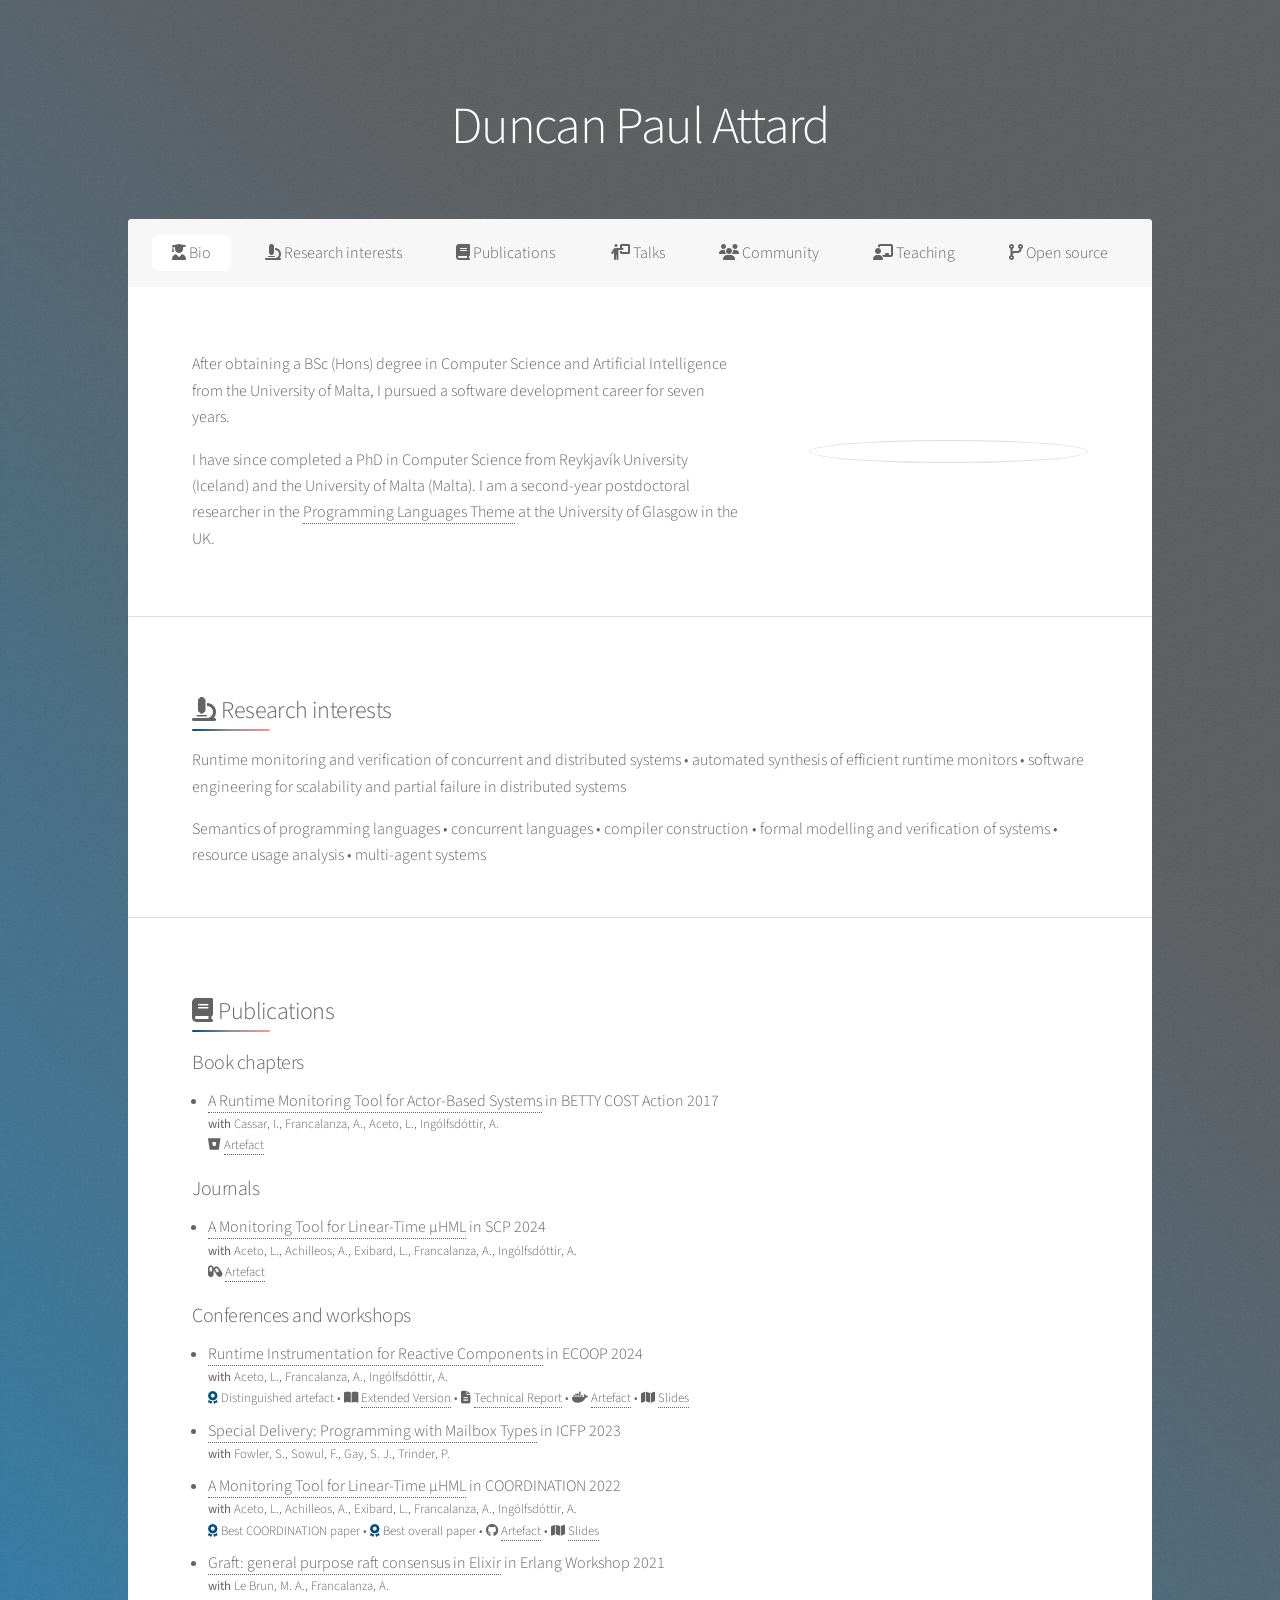
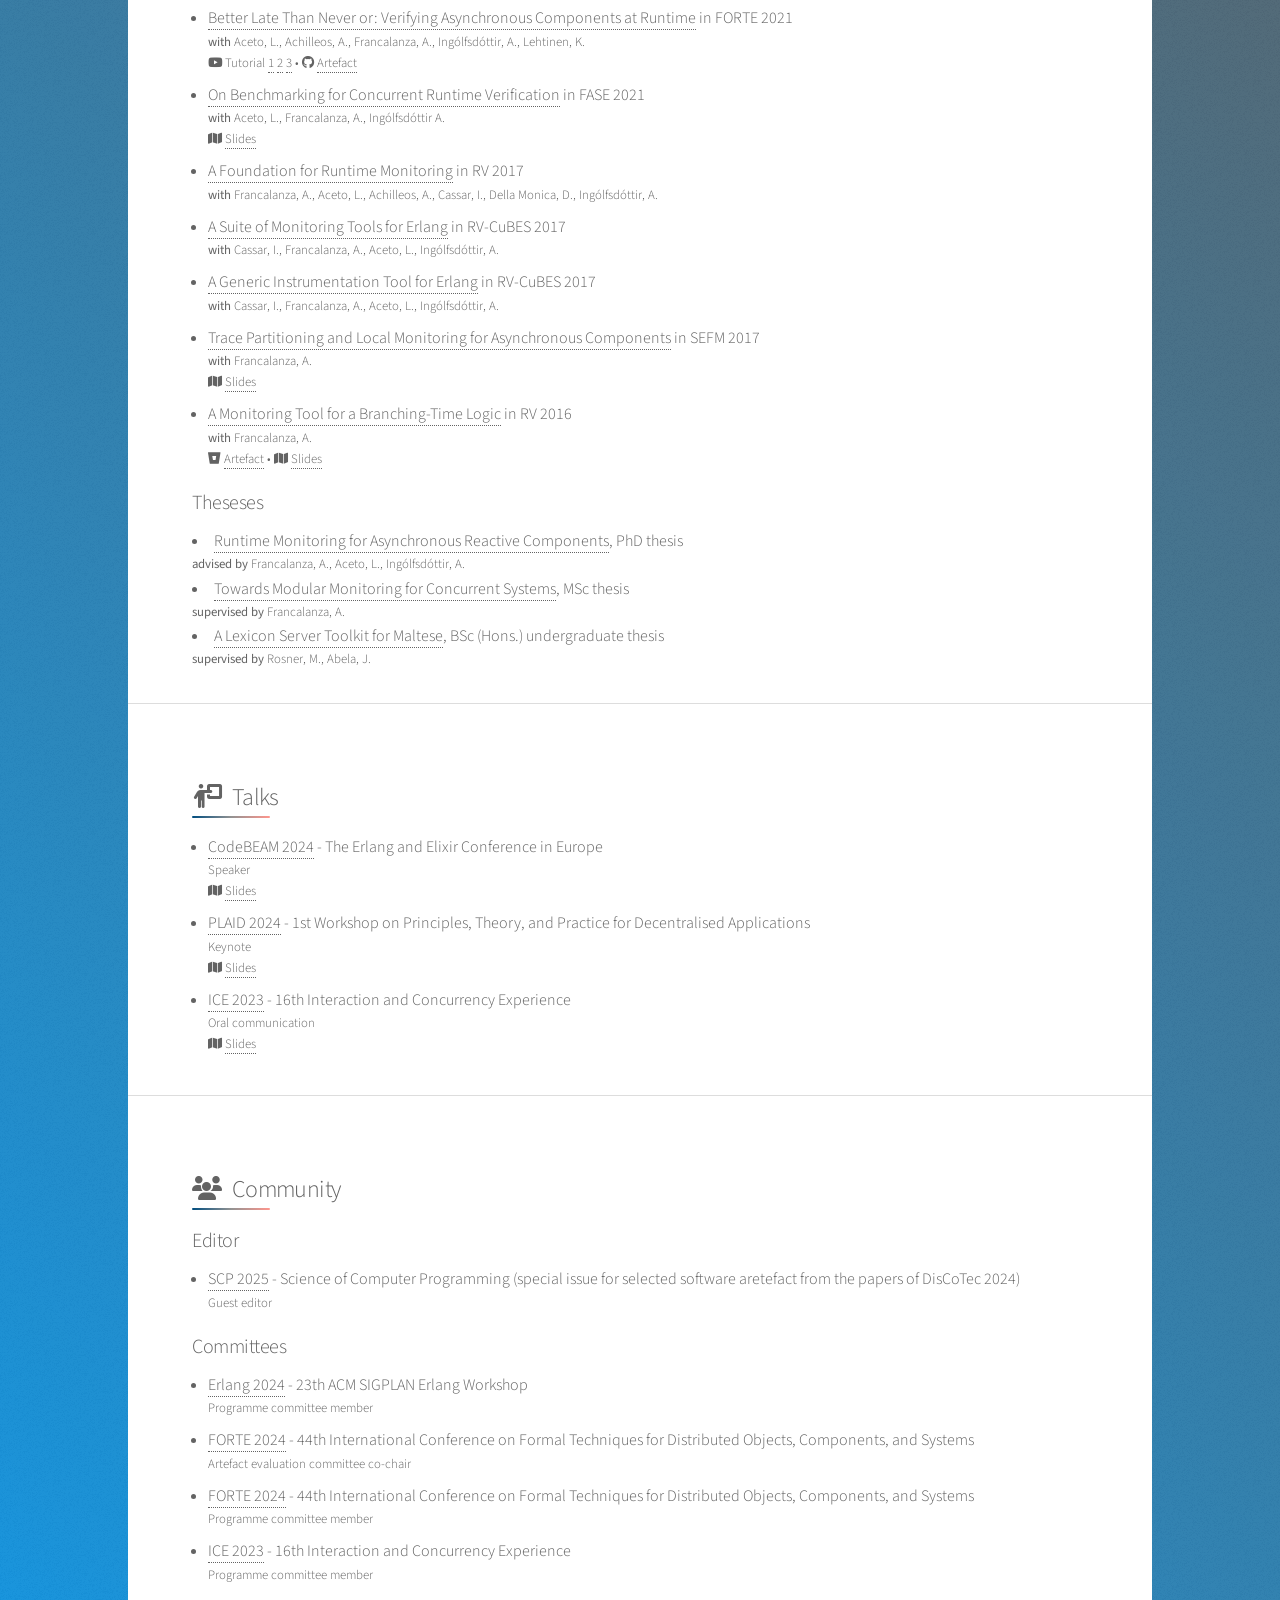
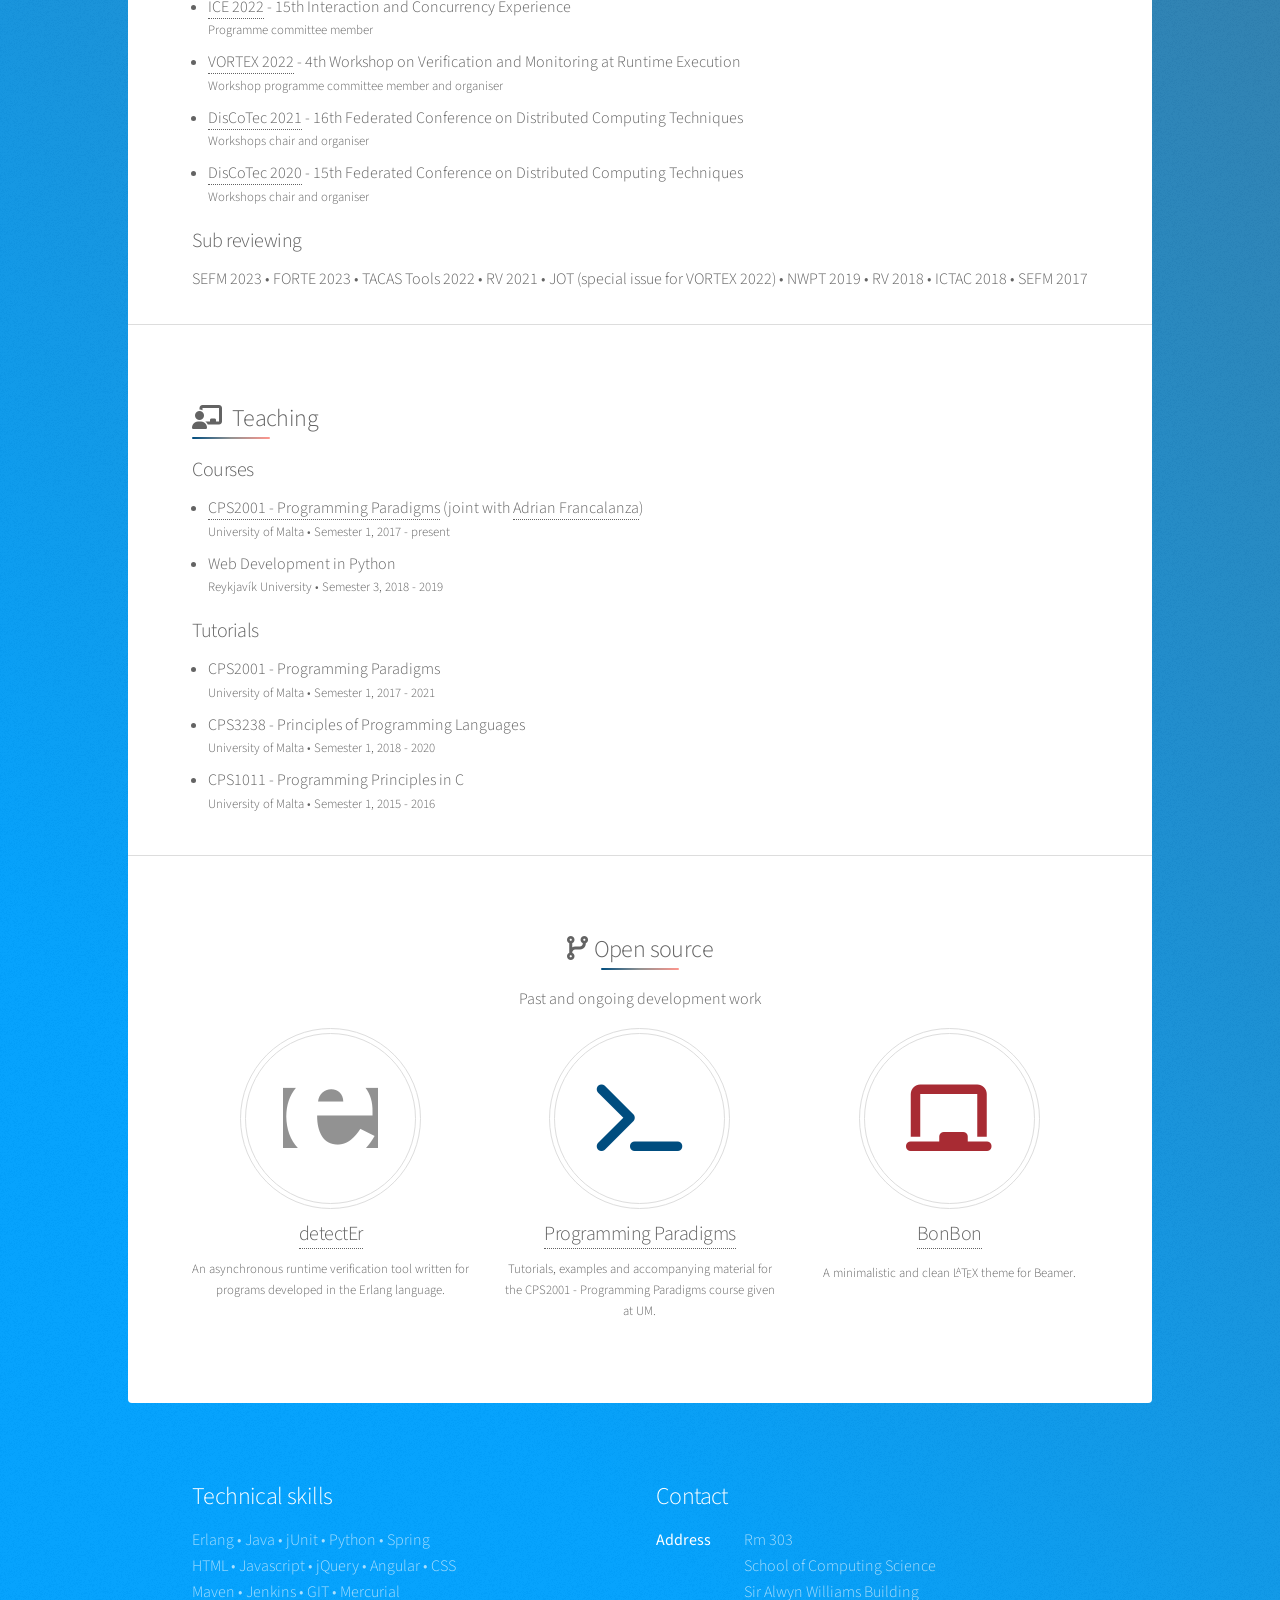
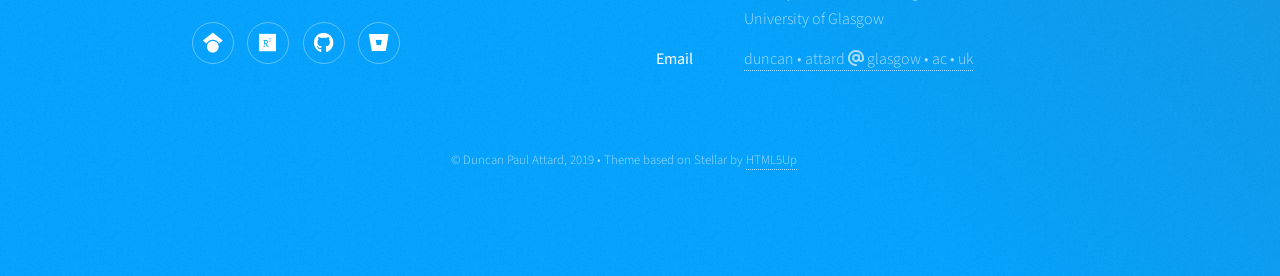
==== index.html @ 62cc974f "Added CodeBeam talk." ====
<!DOCTYPE HTML>
<!--
  Stellar by HTML5 UP
  html5up.net | @ajlkn
  Free for personal and commercial use under the CCA 3.0 license (html5up.net/license)
  Modified by Duncan Paul Attard
-->
<html>

<head>
  <title>Duncan Paul Attard Profile</title>
  <meta charset="utf-8" />
  <meta name="viewport" content="width=device-width, initial-scale=1, user-scalable=no" />
  <link rel="stylesheet" href="assets/css/main.css" />
  <link rel="shortcut icon" type="image/png" href="/favicon.png"/>
  <!--load all styles -->
  <noscript><link rel="stylesheet" href="assets/css/noscript.css" /></noscript>
</head>

<body class="is-preload">

  <!-- Wrapper -->
  <div id="wrapper">

    <!-- Header -->
    <header id="header" class="alt">
      <h1>Duncan Paul Attard</h1>
    </header>

    <!-- Nav -->
    <nav id="nav">
      <ul>
        <li><a href="#bio" class="active"><span class="icon fas fa-user-graduate"></span> Bio</a></li>
        <li><a href="#research"><span class="icon fas fa-microscope"></span> Research interests</a></li>
        <li><a href="#publications"><span class="icon fas fa-book"></span> Publications</a></li>
        <li><a href="#talks"><span class="icon fas fa-person-chalkboard"></span> Talks</a></li>
        <li><a href="#community"><span class="icon fas fa-users"></span> Community</a></li>
        <li><a href="#teaching"><span class="icon fas fa-chalkboard-teacher"></span> Teaching</a></li>
        <li><a href="#projects"><span class="icon fas fa-code-branch"></span> Open source</a></li>
      </ul>
    </nav>

    <div id="main">

      <section id="bio" class="main">
        <div class="spotlight">
          <div class="content">
            <p>
              <!-- <span class="icon fas fa-user-graduate">&nbsp;</span> -->
              After obtaining a BSc (Hons) degree in Computer Science and Artificial Intelligence from the University of Malta, I pursued a software development career for seven years.
            </p>
            <p>
              I have since completed a PhD in Computer Science from Reykjav&iacute;k University (Iceland) and the University of Malta (Malta).
              I am a second-year postdoctoral researcher in the <a href="https://www.gla.ac.uk/schools/computing/research/researchthemes/pl-theme/">Programming Languages Theme</a> at the University of Glasgow in the UK.
            </p>
          </div>
          <span class="image"><img src="images/profile-col.png" alt="" /></span>
        </div>
      </section>

      <section id="research" class="main">
        <header class="major">
          <h2><span class="icon pad-right fas fa-microscope"></span>Research interests</h2>
        </header>
        <p>
          Runtime monitoring and verification of concurrent and distributed systems &bull; automated synthesis of efficient runtime monitors &bull; software engineering for scalability and partial failure in distributed systems
        </p>
        <p>
          Semantics of programming languages &bull; concurrent languages &bull; compiler construction &bull; formal modelling and verification of systems &bull; resource usage analysis &bull; multi-agent systems
        </p>
      </section>

      <section id="publications" class="main">
        <header class="major">
          <h2><span class="icon pad-right fas fa-book"></span>Publications</h2>
        </header>
        <h3>Book chapters</h3>
        <ul>
          <li>
            <a href="http://staff.um.edu.mt/afra1/papers/betty-book.pdf" target="_blank">A Runtime Monitoring Tool for Actor-Based Systems</a> in BETTY COST Action 2017
            <p><b>with</b> Cassar, I., Francalanza, A., Aceto, L., Ing&oacute;lfsd&oacute;ttir, A.</p>
            <p><span class=" fab fa-bitbucket"></span> <a href="https://bitbucket.org/duncanatt/detecter-lite" target="_blank">Artefact</a></p>
          </li>
        </ul>

        <h3>Journals</h3>
        <ul>
          <li>
            <a href="https://staff.um.edu.mt/afra1/papers/Coord2022b.pdf" target="_blank">A Monitoring Tool for Linear-Time μHML</a> in SCP 2024
            <p><b>with</b> Aceto, L., Achilleos, A., Exibard, L., Francalanza, A., Ingólfsdóttir, A.</p>
            <p><span class="fas fa-capsules"></span> <a href="https://doi.org/10.24433/CO.5275749.v1" target="_blank">Artefact</a></p>
          </li>
        </ul>

        <h3>Conferences and workshops</h3>
        <ul>
          <li>
            <a href="http://staff.um.edu.mt/afra1/papers/ecoop24.pdf" target="_blank">Runtime Instrumentation for Reactive Components</a> in ECOOP 2024
            <p><b>with</b> Aceto, L., Francalanza, A., Ing&oacute;lfsd&oacute;ttir, A.</p>
            <p>
              <span class="icon style1 fas fa-award"></span> Distinguished artefact &bull; 
              <span class="icon fas fa-book-open"></span> <a href="https://arxiv.org/pdf/2406.19904" target="_blank">Extended Version</a> &bull; 
              <span class="icon fas fa-file-lines"></span> <a href="https://arxiv.org/pdf/2104.09433.pdf" target="_blank">Technical Report</a> &bull; 
              <span class="icon fab fa-docker"></span> <a href="https://doi.org/10.5281/zenodo.10634182" target="_blank">Artefact</a> &bull;
              <span class="icon fas fa-map"></span> <a href="slides/ecoop-2024.pdf" target="_blank">Slides</a>
            </p>
          </li>
          <li>
            <a href="https://simonjf.com/writing/pat.pdf" target="_blank">Special Delivery: Programming with Mailbox Types</a> in ICFP 2023
            <p><b>with</b> Fowler, S., Sowul, F., Gay, S. J., Trinder, P.</p>
          </li>
          <li>
            <a href="https://staff.um.edu.mt/afra1/papers/Coord2022b.pdf" target="_blank">A Monitoring Tool for Linear-Time μHML</a> in COORDINATION 2022
            <p><b>with</b> Aceto, L., Achilleos, A., Exibard, L., Francalanza, A., Ingólfsdóttir, A.</p>
            <p>
              <span class="icon style1 fas fa-award"></span> Best COORDINATION paper &bull; 
              <span class="icon style1 fas fa-award"></span> Best overall paper &bull; 
              <span class=" fab fa-github"></span> <a href="https://duncanatt.github.io/detecter/using-detecter/getting-started.html" target="_blank">Artefact</a> &bull; 
              <span class="icon fas fa-map"></span> <a href="slides/coordination-2022.pdf" target="_blank">Slides</a>
            </p>
          </li>
          <li>
            <a href="http://staff.um.edu.mt/afra1/papers/Erlang21.pdf" target="_blank">Graft: general purpose raft consensus in Elixir</a> in Erlang Workshop 2021
            <p><b>with</b> Le Brun, M. A., Francalanza, A.</p>
          </li>
          <li>
            <a href="http://staff.um.edu.mt/afra1/papers/forte-tutorial-2021.pdf" target="_blank">Better Late Than Never or: Verifying Asynchronous Components at Runtime</a> in FORTE 2021
            <p><b>with</b> Aceto, L., Achilleos, A., Francalanza, A., Ing&oacute;lfsd&oacute;ttir, A., Lehtinen, K.</p>
            <p>
              <span class=" fab fa-youtube"></span> Tutorial <a href="https://youtu.be/ADc2HM63ppQ" target="_blank">1</a> <a href="https://youtu.be/xAml5kLBaBQ" target="_blank">2</a> <a href="https://youtu.be/OUwKF38GRbM" target="_blank">3</a> &bull;
              <span class=" fab fa-github"></span> <a href="https://duncanatt.github.io/detecter" target="_blank">Artefact</a>
            </p>
          </li>
          <li>
            <a href="http://staff.um.edu.mt/afra1/papers/Fase2021.pdf" target="_blank">On Benchmarking for Concurrent Runtime Verification</a> in FASE 2021
            <p><b>with</b> Aceto, L., Francalanza, A., Ing&oacute;lfsd&oacute;ttir A.</p>
            <p>
              <span class="icon fas fa-map"></span> <a href="slides/fase-2021.pdf" target="_blank">Slides</a>
            </p>
          </li>
          <li>
            <a href="http://staff.um.edu.mt/afra1/papers/rv17.pdf" target="_blank">A Foundation for Runtime Monitoring</a> in RV 2017
            <p><b>with</b> Francalanza, A., Aceto, L., Achilleos, A., Cassar, I., Della Monica, D., Ing&oacute;lfsd&oacute;ttir, A.</p>
          </li>
          <li>
            <a href="http://staff.um.edu.mt/afra1/papers/SuiteMonTools17.pdf" target="_blank">A Suite of Monitoring Tools for Erlang</a> in RV-CuBES 2017
            <p><b>with</b> Cassar, I., Francalanza, A., Aceto, L., Ing&oacute;lfsd&oacute;ttir, A.</p>            
          </li>
          <li>
            <a href="http://staff.um.edu.mt/afra1/papers/GenInstrErl.pdf" target="_blank">A Generic Instrumentation Tool for Erlang</a> in RV-CuBES 2017
            <p><b>with</b> Cassar, I., Francalanza, A., Aceto, L., Ing&oacute;lfsd&oacute;ttir, A.</p>
          </li>
          <li>
            <a href="http://staff.um.edu.mt/afra1/papers/sefm17.pdf" target="_blank">Trace Partitioning and Local Monitoring for Asynchronous Components</a> in SEFM 2017
            <p><b>with</b> Francalanza, A.</p>
            <p>
              <span class="icon fas fa-map"></span> <a href="slides/sefm-2017.pdf" target="_blank">Slides</a>
            </p>
          </li>
          <li>
            <a href="http://staff.um.edu.mt/afra1/papers/rv2016.pdf" target="_blank">A Monitoring Tool for a Branching-Time Logic</a> in RV 2016
            <p><b>with</b> Francalanza, A.</p>
            <p>
              <span class=" fab fa-bitbucket"></span> <a href="https://bitbucket.org/duncanatt/detecter-lite" target="_blank">Artefact</a> &bull;
              <span class="icon fas fa-map"></span> <a href="slides/rv-2016.pdf" target="_blank">Slides</a>
            </p>
          </li>
        </ul>

        <h3>Theseses</h3>
        <li>
          <a href="papers/phd-2024.pdf" target="_blank">Runtime Monitoring for Asynchronous Reactive Components</a>, PhD thesis
          <p><b>advised by</b> Francalanza, A., Aceto, L., Ing&oacute;lfsd&oacute;ttir, A.</p>
        </li>
        <li>
          <a href="papers/msc-2016.pdf" target="_blank">Towards Modular Monitoring for Concurrent Systems</a>, MSc thesis
          <p><b>supervised by</b> Francalanza, A.</p>
        </li>
        <li>
          <a href="papers/bsc-2005.pdf" target="_blank">A Lexicon Server Toolkit for Maltese</a>, BSc (Hons.) undergraduate thesis
          <p><b>supervised by</b> Rosner, M., Abela, J.</p>
        </li>
        
        <!-- <footer class="major">
        </footer> -->
      </section>

      
      <section id="talks" class="main">
        <header class="major">
          <h2>
            <span class="icon pad-right fas fa-person-chalkboard"></span>
            Talks
          </h2>
        </header>

        <ul>
          <li>
            <a href="https://codebeameurope.com/participants/duncan-paul-attard" target="_blank">CodeBEAM 2024</a> - The Erlang and Elixir Conference in Europe
            <p>Speaker</p>
            <p><span class="icon fas fa-map"></span> <a href="slides/code-beam-2024.pptx" target="_blank">Slides</a></p>
          </li>
          <li>
            <a href="https://conf.researchr.org/home/issta-ecoop-2024/plaid-2024" target="_blank">PLAID 2024</a> - 1st Workshop on Principles, Theory, and Practice for Decentralised Applications
            <p>Keynote</p>
            <p><span class="icon fas fa-map"></span> <a href="slides/plaid-2024.pdf" target="_blank">Slides</a></p>
          </li>
          <li>
            <a href="https://conf.researchr.org/home/issta-ecoop-2024/plaid-2024" target="_blank">ICE 2023</a> - 16th Interaction and Concurrency Experience
            <p>Oral communication</p>
            <p><span class="icon fas fa-map"></span> <a href="slides/ice-2023.pdf" target="_blank">Slides</a></p>
          </li>
        </ul>
      </section>


      <section id="community" class="main">
        <header class="major">
          <h2>
            <span class="icon pad-right fas fa-users"></span>
            Community
          </h2>
        </header>
        
        <h3>Editor</h3>
        <ul>
          <li>
            <a href="https://www.sciencedirect.com/journal/science-of-computer-programming/about/call-for-software#selected-software-artifacts-from-the-papers-of-discotec-2024-19th-international-federated-conference-on-distributed-computing-techniques" target="_blank">SCP 2025</a> - Science of Computer Programming (special issue for selected software aretefact from the papers of DisCoTec 2024)
            <p>Guest editor</p>
          </li>
        </ul>

        <h3>Committees</h3>
        <ul>
          <li>
            <a href="https://icfp24.sigplan.org/home/erlang-2024" target="_blank">Erlang 2024</a> - 23th ACM SIGPLAN Erlang Workshop
            <p>Programme committee member</p>
          </li>
          <li>
            <a href="https://www.discotec.org/2024/forte_ae.html" target="_blank">FORTE 2024</a> - 44th International Conference on Formal Techniques for Distributed Objects, Components, and Systems
            <p>Artefact evaluation committee co-chair</p>
          </li>
          <li>
            <a href="https://www.discotec.org/2024/forte" target="_blank">FORTE 2024</a> - 44th International Conference on Formal Techniques for Distributed Objects, Components, and Systems
            <p>Programme committee member</p>
          </li>
          <li>
            <a href="https://www.discotec.org/2023/ice" target="_blank">ICE 2023</a> - 16th Interaction and Concurrency Experience
            <p>Programme committee member</p>
          </li>
          <li>
            <a href="https://www.discotec.org/2022/ice" target="_blank">ICE 2022</a> - 15th Interaction and Concurrency Experience
            <p>Programme committee member</p>
          </li>
          <li>
            <a href="https://2022.ecoop.org/home/vortex-2022" target="_blank">VORTEX 2022</a> - 4th Workshop on Verification and Monitoring at Runtime Execution
            <p>Workshop programme committee member and organiser</p>
          </li>
          <li>
            <a href="https://www.discotec.org/2021" target="_blank">DisCoTec 2021</a> - 16th Federated Conference on Distributed Computing Techniques
            <p>Workshops chair and organiser</p>
          </li>
          <li>
            <a href="https://www.discotec.org/2020" target="_blank">DisCoTec 2020</a> - 15th Federated Conference on Distributed Computing Techniques
            <p>Workshops chair and organiser</p>
          </li>
        </ul>

        <h3>Sub reviewing</h3>

        SEFM 2023 &bull;
        FORTE 2023 &bull;
        TACAS Tools 2022 &bull;
        RV 2021 &bull;
        JOT (special issue for VORTEX 2022) &bull;
        NWPT 2019 &bull;
        RV 2018 &bull;
        ICTAC 2018 &bull;
        SEFM 2017 
      </section>

      <section id="teaching" class="main">
        <header class="major">
          <h2>
            <span class="icon pad-right fas fa-chalkboard-teacher"></span>
            Teaching
          </h2>
        </header>
          <h3>Courses</h3>
          <ul>
            <li>
              <a href="https://github.com/duncanatt/programming-paradigms/" target="_blank">CPS2001 - Programming Paradigms</a> (joint with <a href="http://staff.um.edu.mt/afra1/index.html" target="_blank">Adrian Francalanza</a>)
              <p>University of Malta &bull; Semester 1, 2017 - present</p>
            </li>
            <li>
              Web Development in Python
              <p>Reykjav&iacute;k University &bull; Semester 3, 2018 - 2019</p>
            </li>
          </ul>

          <h3>Tutorials</h3>
          <ul>
            <li>
              CPS2001 - Programming Paradigms
              <p>University of Malta &bull; Semester 1, 2017 - 2021</p>
            </li>
            <li>
              CPS3238 - Principles of Programming Languages
              <p>University of Malta &bull; Semester 1, 2018 - 2020</p>
            </li>
            <li>
              CPS1011 - Programming Principles in C
              <p>University of Malta &bull; Semester 1, 2015 - 2016</p>
            </li>
          </ul>
      </section>

      <section id="projects" class="main special">
        <header class="major">
          <h2><span class="icon pad-right fas fa-code-branch"></span>Open source</h2>
        </header>
        <p>Past and ongoing development work</p>
        <ul class="features">
          <li>
            <span class="icon major style3 fab fa-erlang"></span>
            <h3><a href="https://duncanatt.github.io/detecter">detectEr</a></h3>
            <p>An asynchronous runtime verification tool written for programs developed in the Erlang language.</p>
          </li>
          <li>
            <span class="icon major style1 fas fa-terminal"></span>
            <h3><a href="https://github.com/duncanatt/programming-paradigms">Programming Paradigms</a></h3>
            <p>Tutorials, examples and accompanying material for the CPS2001 - Programming Paradigms course given at UM.</p>
          </li>
          <li>
            <span class="icon major style6 fas fa-chalkboard"></span>
            <h3><a href="https://github.com/duncanatt/bonbon">BonBon</a></h3>
            <p>A minimalistic and clean <span class="latex">L<sup>A</sup>T<sub>E</sub>X</span> theme for Beamer.</p>
          </li>
        </ul>
        <footer class="major">
        </footer>
      </section>
    </div>

    <!-- Footer -->
    <footer id="footer">
      <section>
        <h2>Technical skills</h2>
        <p>
          Erlang &bull; Java &bull; jUnit &bull; Python &bull; Spring<br />
          HTML &bull; Javascript &bull; jQuery &bull; Angular &bull; CSS<br />
          Maven &bull; Jenkins &bull; GIT &bull; Mercurial
        </p>
        <ul class="icons">
          <li>
            <a href="https://www.researchgate.net/profile/Duncan_Paul_Attard" class="icon fab fa-google-scholar alt">
              <span class="label">ResearchGate</span>
            </a>
          </li>
          <li>
            <a href="https://www.researchgate.net/profile/Duncan_Paul_Attard" class="icon fab fa-researchgate alt">
              <span class="label">ResearchGate</span>
            </a>
          </li>
          <li>
            <a href="https://github.com/duncanatt" class="icon fab fa-github alt">
              <span class="label">GitHub</span>
            </a>
          </li>
          <li>
            <a href="https://bitbucket.org/duncanatt/" class="icon fab fa-bitbucket alt">
              <span class="label">Bitbucket</span>
            </a>
          </li>
          <!-- <li>
            <a href="https://www.linkedin.com/in/duncan-paul-attard-52339531" class="icon fab fa-linkedin alt">
              <span class="label">LinkedIn</span>
            </a>
          </li>           -->
        </ul>
      </section>
      <section>
        <h2>Contact</h2>
        <dl class="alt">
          <dt>Address</dt>
          <dd>Rm 303<br />School of Computing Science<br />Sir Alwyn Williams Building<br />University of Glasgow</dd>
          <dt>Email</dt>
          <dd><a href="#">duncan &bull; attard <span class="fas fa-at"></span> glasgow &bull; ac &bull; uk</a>
          </dd>          
        </dl>
      </section>
      <p class="copyright">&copy; Duncan Paul Attard, 2019 &bull; Theme based on Stellar by <a
          href="https://html5up.net" target="_blank">HTML5Up</a></p>
    </footer>

  </div>

  <!-- Scripts -->
  <script src="assets/js/jquery.min.js"></script>
  <script src="assets/js/jquery.scrollex.min.js"></script>
  <script src="assets/js/jquery.scrolly.min.js"></script>
  <script src="assets/js/browser.min.js"></script>
  <script src="assets/js/breakpoints.min.js"></script>
  <script src="assets/js/util.js"></script>
  <script src="assets/js/main.js"></script>

</body>

</html>
---- assets/css/main.css ----
@charset "UTF-8";
@import 'all.min.css';
@import 'https://fonts.googleapis.com/css?family=Source+Sans+Pro:300,400';
/*
  Stellar by HTML5 UP
  html5up.net | @ajlkn
  Free for personal and commercial use under the CCA 3.0 license (html5up.net/license)
  Modified by Duncan Paul Attard
*/
html, body, div, span, applet, object,
iframe, h1, h2, h3, h4, h5, h6, p, blockquote,
pre, a, abbr, acronym, address, big, cite,
code, del, dfn, em, img, ins, kbd, q, s, samp,
small, strike, strong, sub, sup, tt, var, b,
u, i, center, dl, dt, dd, ol, ul, li, fieldset,
form, label, legend, table, caption, tbody,
tfoot, thead, tr, th, td, article, aside,
canvas, details, embed, figure, figcaption,
footer, header, hgroup, menu, nav, output, ruby,
section, summary, time, mark, audio, video {
  margin: 0;
  padding: 0;
  border: 0;
  font-size: 100%;
  font: inherit;
  vertical-align: baseline;
}

article, aside, details, figcaption, figure,
footer, header, hgroup, menu, nav, section {
  display: block;
}

body {
  line-height: 1;
}

ol, ul {
  list-style: none;
}

blockquote, q {
  quotes: none;
}
blockquote:before, blockquote:after, q:before, q:after {
  content: "";
  content: none;
}

table {
  border-collapse: collapse;
  border-spacing: 0;
}

body {
  -webkit-text-size-adjust: none;
}

mark {
  background-color: transparent;
  color: inherit;
}

input::-moz-focus-inner {
  border: 0;
  padding: 0;
}

input, select, textarea {
  -moz-appearance: none;
  -webkit-appearance: none;
  -ms-appearance: none;
  appearance: none;
}

/* Basic */
@-ms-viewport {
  width: device-width;
}
body {
  -ms-overflow-style: scrollbar;
}

@media screen and (max-width: 480px) {
  html, body {
    min-width: 320px;
  }
}
html {
  box-sizing: border-box;
}

*, *:before, *:after {
  box-sizing: inherit;
}

body {
  background-color: #935d8c;
  background-image: url("images/overlay.png"), -moz-linear-gradient(45deg, #00A2FF 15%, #5E5E5E 85%);
  background-image: url("images/overlay.png"), -webkit-linear-gradient(45deg, #00A2FF 15%, #5E5E5E 85%);
  background-image: url("images/overlay.png"), -ms-linear-gradient(45deg, #00A2FF 15%, #5E5E5E 85%);
  background-image: url("images/overlay.png"), linear-gradient(45deg, #00A2FF 15%, #5E5E5E 85%);
}
body.is-preload *, body.is-preload *:before, body.is-preload *:after {
  -moz-animation: none !important;
  -webkit-animation: none !important;
  -ms-animation: none !important;
  animation: none !important;
  -moz-transition: none !important;
  -webkit-transition: none !important;
  -ms-transition: none !important;
  transition: none !important;
}

/* Type */
body {
  background-color: #935d8c;
  color: rgba(255, 255, 255, 0.65);
}

body, input, select, textarea {
  font-family: "Source Sans Pro", Helvetica, sans-serif;
  font-size: 17pt;
  font-weight: 300;
  line-height: 1.65;
}
@media screen and (max-width: 1680px) {
  body, input, select, textarea {
    font-size: 14pt;
  }
}
@media screen and (max-width: 1280px) {
  body, input, select, textarea {
    font-size: 12pt;
  }
}
@media screen and (max-width: 360px) {
  body, input, select, textarea {
    font-size: 11pt;
  }
}

a {
  -moz-transition: color 0.2s ease, border-bottom 0.2s ease;
  -webkit-transition: color 0.2s ease, border-bottom 0.2s ease;
  -ms-transition: color 0.2s ease, border-bottom 0.2s ease;
  transition: color 0.2s ease, border-bottom 0.2s ease;
  text-decoration: none;
  border-bottom: dotted 1px;
  color: inherit;
}
a:hover {
  border-bottom-color: transparent;
}

strong, b {
  font-weight: 400;
}

em, i {
  font-style: italic;
}

p {
  margin: 0 0 1em 0;
}
p.content {
  -moz-columns: 20em 2;
  -webkit-columns: 20em 2;
  -ms-columns: 20em 2;
  columns: 20em 2;
  -moz-column-gap: 2em;
  -webkit-column-gap: 2em;
  -ms-column-gap: 2em;
  column-gap: 2em;
  text-align: justify;
}

h1, h2, h3, h4, h5, h6 {
  font-weight: 300;
  line-height: 1.5;
  margin: 0.5em 0 0.5em 0;
  letter-spacing: -0.025em;
}
h1 a, h2 a, h3 a, h4 a, h5 a, h6 a {
  color: inherit;
  text-decoration: none;
}

h1 {
  font-size: 2.5em;
  line-height: 1.2;
}

h2 {
  font-size: 1.5em;
}

h3 {
  font-size: 1.25em;
}

h4 {
  font-size: 1.1em;
}

h5 {
  font-size: 0.9em;
}

h6 {
  font-size: 0.7em;
}

@media screen and (max-width: 736px) {
  h1 {
    font-size: 2em;
  }
}
sub {
  font-size: 0.8em;
  position: relative;
  top: 0.5em;
}

sup {
  font-size: 0.8em;
  position: relative;
  top: -0.5em;
}

blockquote {
  border-left: solid 4px;
  font-style: italic;
  margin: 0 0 2em 0;
  padding: 0.5em 0 0.5em 2em;
}

code {
  border-radius: 8px;
  border: solid 1px;
  font-family: "Courier New", monospace;
  font-size: 0.9em;
  margin: 0 0.25em;
  padding: 0.25em 0.65em;
}

pre {
  -webkit-overflow-scrolling: touch;
  font-family: "Courier New", monospace;
  font-size: 0.9em;
  margin: 0 0 2em 0;
}
pre code {
  display: block;
  line-height: 1.75;
  padding: 1em 1.5em;
  overflow-x: auto;
}

hr {
  border: 0;
  border-bottom: solid 1px;
  margin: 2em 0;
}
hr.major {
  margin: 3em 0;
}

.align-left {
  text-align: left;
}

.align-center {
  text-align: center;
}

.align-right {
  text-align: right;
}

.latex sub {
  vertical-align: 0.9ex;
  margin-left: -0.1667em;
  margin-right: -0.025em;
}

.latex sub, .latex sup {
  font-size: 0.9em;
  text-transform: uppercase;
}

.latex sup {
  font-size: 0.75em;
  vertical-align: -0.2em;
  margin-left: -0.26em;
  margin-right: -0.05em;
}

input, select, textarea {
  color: #ffffff;
}

a:hover {
  color: #ffffff;
}

strong, b {
  color: #ffffff;
}

h1, h2, h3, h4, h5, h6 {
  color: #ffffff;
}

blockquote {
  border-left-color: rgba(255, 255, 255, 0.35);
}

code {
  background: rgba(255, 255, 255, 0.075);
  border-color: rgba(255, 255, 255, 0.35);
}

hr {
  border-bottom-color: rgba(255, 255, 255, 0.35);
}

/* Row */
.row {
  display: flex;
  flex-wrap: wrap;
  box-sizing: border-box;
  align-items: stretch;
}
.row > * {
  box-sizing: border-box;
}
.row.gtr-uniform > * > :last-child {
  margin-bottom: 0;
}
.row.aln-left {
  justify-content: flex-start;
}
.row.aln-center {
  justify-content: center;
}
.row.aln-right {
  justify-content: flex-end;
}
.row.aln-top {
  align-items: flex-start;
}
.row.aln-middle {
  align-items: center;
}
.row.aln-bottom {
  align-items: flex-end;
}
.row > .imp {
  order: -1;
}
.row > .col-1 {
  width: 8.3333333333%;
}
.row > .off-1 {
  margin-left: 8.3333333333%;
}
.row > .col-2 {
  width: 16.6666666667%;
}
.row > .off-2 {
  margin-left: 16.6666666667%;
}
.row > .col-3 {
  width: 25%;
}
.row > .off-3 {
  margin-left: 25%;
}
.row > .col-4 {
  width: 33.3333333333%;
}
.row > .off-4 {
  margin-left: 33.3333333333%;
}
.row > .col-5 {
  width: 41.6666666667%;
}
.row > .off-5 {
  margin-left: 41.6666666667%;
}
.row > .col-6 {
  width: 50%;
}
.row > .off-6 {
  margin-left: 50%;
}
.row > .col-7 {
  width: 58.3333333333%;
}
.row > .off-7 {
  margin-left: 58.3333333333%;
}
.row > .col-8 {
  width: 66.6666666667%;
}
.row > .off-8 {
  margin-left: 66.6666666667%;
}
.row > .col-9 {
  width: 75%;
}
.row > .off-9 {
  margin-left: 75%;
}
.row > .col-10 {
  width: 83.3333333333%;
}
.row > .off-10 {
  margin-left: 83.3333333333%;
}
.row > .col-11 {
  width: 91.6666666667%;
}
.row > .off-11 {
  margin-left: 91.6666666667%;
}
.row > .col-12 {
  width: 100%;
}
.row > .off-12 {
  margin-left: 100%;
}
.row.gtr-0 {
  margin-top: 0;
  margin-left: 0em;
}
.row.gtr-0 > * {
  padding: 0 0 0 0em;
}
.row.gtr-0.gtr-uniform {
  margin-top: 0em;
}
.row.gtr-0.gtr-uniform > * {
  padding-top: 0em;
}
.row.gtr-25 {
  margin-top: 0;
  margin-left: -0.375em;
}
.row.gtr-25 > * {
  padding: 0 0 0 0.375em;
}
.row.gtr-25.gtr-uniform {
  margin-top: -0.375em;
}
.row.gtr-25.gtr-uniform > * {
  padding-top: 0.375em;
}
.row.gtr-50 {
  margin-top: 0;
  margin-left: -0.75em;
}
.row.gtr-50 > * {
  padding: 0 0 0 0.75em;
}
.row.gtr-50.gtr-uniform {
  margin-top: -0.75em;
}
.row.gtr-50.gtr-uniform > * {
  padding-top: 0.75em;
}
.row {
  margin-top: 0;
  margin-left: -1.5em;
}
.row > * {
  padding: 0 0 0 1.5em;
}
.row.gtr-uniform {
  margin-top: -1.5em;
}
.row.gtr-uniform > * {
  padding-top: 1.5em;
}
.row.gtr-150 {
  margin-top: 0;
  margin-left: -2.25em;
}
.row.gtr-150 > * {
  padding: 0 0 0 2.25em;
}
.row.gtr-150.gtr-uniform {
  margin-top: -2.25em;
}
.row.gtr-150.gtr-uniform > * {
  padding-top: 2.25em;
}
.row.gtr-200 {
  margin-top: 0;
  margin-left: -3em;
}
.row.gtr-200 > * {
  padding: 0 0 0 3em;
}
.row.gtr-200.gtr-uniform {
  margin-top: -3em;
}
.row.gtr-200.gtr-uniform > * {
  padding-top: 3em;
}
@media screen and (max-width: 1680px) {
  .row {
    display: flex;
    flex-wrap: wrap;
    box-sizing: border-box;
    align-items: stretch;
  }
  .row > * {
    box-sizing: border-box;
  }
  .row.gtr-uniform > * > :last-child {
    margin-bottom: 0;
  }
  .row.aln-left {
    justify-content: flex-start;
  }
  .row.aln-center {
    justify-content: center;
  }
  .row.aln-right {
    justify-content: flex-end;
  }
  .row.aln-top {
    align-items: flex-start;
  }
  .row.aln-middle {
    align-items: center;
  }
  .row.aln-bottom {
    align-items: flex-end;
  }
  .row > .imp-xlarge {
    order: -1;
  }
  .row > .col-1-xlarge {
    width: 8.3333333333%;
  }
  .row > .off-1-xlarge {
    margin-left: 8.3333333333%;
  }
  .row > .col-2-xlarge {
    width: 16.6666666667%;
  }
  .row > .off-2-xlarge {
    margin-left: 16.6666666667%;
  }
  .row > .col-3-xlarge {
    width: 25%;
  }
  .row > .off-3-xlarge {
    margin-left: 25%;
  }
  .row > .col-4-xlarge {
    width: 33.3333333333%;
  }
  .row > .off-4-xlarge {
    margin-left: 33.3333333333%;
  }
  .row > .col-5-xlarge {
    width: 41.6666666667%;
  }
  .row > .off-5-xlarge {
    margin-left: 41.6666666667%;
  }
  .row > .col-6-xlarge {
    width: 50%;
  }
  .row > .off-6-xlarge {
    margin-left: 50%;
  }
  .row > .col-7-xlarge {
    width: 58.3333333333%;
  }
  .row > .off-7-xlarge {
    margin-left: 58.3333333333%;
  }
  .row > .col-8-xlarge {
    width: 66.6666666667%;
  }
  .row > .off-8-xlarge {
    margin-left: 66.6666666667%;
  }
  .row > .col-9-xlarge {
    width: 75%;
  }
  .row > .off-9-xlarge {
    margin-left: 75%;
  }
  .row > .col-10-xlarge {
    width: 83.3333333333%;
  }
  .row > .off-10-xlarge {
    margin-left: 83.3333333333%;
  }
  .row > .col-11-xlarge {
    width: 91.6666666667%;
  }
  .row > .off-11-xlarge {
    margin-left: 91.6666666667%;
  }
  .row > .col-12-xlarge {
    width: 100%;
  }
  .row > .off-12-xlarge {
    margin-left: 100%;
  }
  .row.gtr-0 {
    margin-top: 0;
    margin-left: 0em;
  }
  .row.gtr-0 > * {
    padding: 0 0 0 0em;
  }
  .row.gtr-0.gtr-uniform {
    margin-top: 0em;
  }
  .row.gtr-0.gtr-uniform > * {
    padding-top: 0em;
  }
  .row.gtr-25 {
    margin-top: 0;
    margin-left: -0.375em;
  }
  .row.gtr-25 > * {
    padding: 0 0 0 0.375em;
  }
  .row.gtr-25.gtr-uniform {
    margin-top: -0.375em;
  }
  .row.gtr-25.gtr-uniform > * {
    padding-top: 0.375em;
  }
  .row.gtr-50 {
    margin-top: 0;
    margin-left: -0.75em;
  }
  .row.gtr-50 > * {
    padding: 0 0 0 0.75em;
  }
  .row.gtr-50.gtr-uniform {
    margin-top: -0.75em;
  }
  .row.gtr-50.gtr-uniform > * {
    padding-top: 0.75em;
  }
  .row {
    margin-top: 0;
    margin-left: -1.5em;
  }
  .row > * {
    padding: 0 0 0 1.5em;
  }
  .row.gtr-uniform {
    margin-top: -1.5em;
  }
  .row.gtr-uniform > * {
    padding-top: 1.5em;
  }
  .row.gtr-150 {
    margin-top: 0;
    margin-left: -2.25em;
  }
  .row.gtr-150 > * {
    padding: 0 0 0 2.25em;
  }
  .row.gtr-150.gtr-uniform {
    margin-top: -2.25em;
  }
  .row.gtr-150.gtr-uniform > * {
    padding-top: 2.25em;
  }
  .row.gtr-200 {
    margin-top: 0;
    margin-left: -3em;
  }
  .row.gtr-200 > * {
    padding: 0 0 0 3em;
  }
  .row.gtr-200.gtr-uniform {
    margin-top: -3em;
  }
  .row.gtr-200.gtr-uniform > * {
    padding-top: 3em;
  }
}
@media screen and (max-width: 1280px) {
  .row {
    display: flex;
    flex-wrap: wrap;
    box-sizing: border-box;
    align-items: stretch;
  }
  .row > * {
    box-sizing: border-box;
  }
  .row.gtr-uniform > * > :last-child {
    margin-bottom: 0;
  }
  .row.aln-left {
    justify-content: flex-start;
  }
  .row.aln-center {
    justify-content: center;
  }
  .row.aln-right {
    justify-content: flex-end;
  }
  .row.aln-top {
    align-items: flex-start;
  }
  .row.aln-middle {
    align-items: center;
  }
  .row.aln-bottom {
    align-items: flex-end;
  }
  .row > .imp-large {
    order: -1;
  }
  .row > .col-1-large {
    width: 8.3333333333%;
  }
  .row > .off-1-large {
    margin-left: 8.3333333333%;
  }
  .row > .col-2-large {
    width: 16.6666666667%;
  }
  .row > .off-2-large {
    margin-left: 16.6666666667%;
  }
  .row > .col-3-large {
    width: 25%;
  }
  .row > .off-3-large {
    margin-left: 25%;
  }
  .row > .col-4-large {
    width: 33.3333333333%;
  }
  .row > .off-4-large {
    margin-left: 33.3333333333%;
  }
  .row > .col-5-large {
    width: 41.6666666667%;
  }
  .row > .off-5-large {
    margin-left: 41.6666666667%;
  }
  .row > .col-6-large {
    width: 50%;
  }
  .row > .off-6-large {
    margin-left: 50%;
  }
  .row > .col-7-large {
    width: 58.3333333333%;
  }
  .row > .off-7-large {
    margin-left: 58.3333333333%;
  }
  .row > .col-8-large {
    width: 66.6666666667%;
  }
  .row > .off-8-large {
    margin-left: 66.6666666667%;
  }
  .row > .col-9-large {
    width: 75%;
  }
  .row > .off-9-large {
    margin-left: 75%;
  }
  .row > .col-10-large {
    width: 83.3333333333%;
  }
  .row > .off-10-large {
    margin-left: 83.3333333333%;
  }
  .row > .col-11-large {
    width: 91.6666666667%;
  }
  .row > .off-11-large {
    margin-left: 91.6666666667%;
  }
  .row > .col-12-large {
    width: 100%;
  }
  .row > .off-12-large {
    margin-left: 100%;
  }
  .row.gtr-0 {
    margin-top: 0;
    margin-left: 0em;
  }
  .row.gtr-0 > * {
    padding: 0 0 0 0em;
  }
  .row.gtr-0.gtr-uniform {
    margin-top: 0em;
  }
  .row.gtr-0.gtr-uniform > * {
    padding-top: 0em;
  }
  .row.gtr-25 {
    margin-top: 0;
    margin-left: -0.375em;
  }
  .row.gtr-25 > * {
    padding: 0 0 0 0.375em;
  }
  .row.gtr-25.gtr-uniform {
    margin-top: -0.375em;
  }
  .row.gtr-25.gtr-uniform > * {
    padding-top: 0.375em;
  }
  .row.gtr-50 {
    margin-top: 0;
    margin-left: -0.75em;
  }
  .row.gtr-50 > * {
    padding: 0 0 0 0.75em;
  }
  .row.gtr-50.gtr-uniform {
    margin-top: -0.75em;
  }
  .row.gtr-50.gtr-uniform > * {
    padding-top: 0.75em;
  }
  .row {
    margin-top: 0;
    margin-left: -1.5em;
  }
  .row > * {
    padding: 0 0 0 1.5em;
  }
  .row.gtr-uniform {
    margin-top: -1.5em;
  }
  .row.gtr-uniform > * {
    padding-top: 1.5em;
  }
  .row.gtr-150 {
    margin-top: 0;
    margin-left: -2.25em;
  }
  .row.gtr-150 > * {
    padding: 0 0 0 2.25em;
  }
  .row.gtr-150.gtr-uniform {
    margin-top: -2.25em;
  }
  .row.gtr-150.gtr-uniform > * {
    padding-top: 2.25em;
  }
  .row.gtr-200 {
    margin-top: 0;
    margin-left: -3em;
  }
  .row.gtr-200 > * {
    padding: 0 0 0 3em;
  }
  .row.gtr-200.gtr-uniform {
    margin-top: -3em;
  }
  .row.gtr-200.gtr-uniform > * {
    padding-top: 3em;
  }
}
@media screen and (max-width: 980px) {
  .row {
    display: flex;
    flex-wrap: wrap;
    box-sizing: border-box;
    align-items: stretch;
  }
  .row > * {
    box-sizing: border-box;
  }
  .row.gtr-uniform > * > :last-child {
    margin-bottom: 0;
  }
  .row.aln-left {
    justify-content: flex-start;
  }
  .row.aln-center {
    justify-content: center;
  }
  .row.aln-right {
    justify-content: flex-end;
  }
  .row.aln-top {
    align-items: flex-start;
  }
  .row.aln-middle {
    align-items: center;
  }
  .row.aln-bottom {
    align-items: flex-end;
  }
  .row > .imp-medium {
    order: -1;
  }
  .row > .col-1-medium {
    width: 8.3333333333%;
  }
  .row > .off-1-medium {
    margin-left: 8.3333333333%;
  }
  .row > .col-2-medium {
    width: 16.6666666667%;
  }
  .row > .off-2-medium {
    margin-left: 16.6666666667%;
  }
  .row > .col-3-medium {
    width: 25%;
  }
  .row > .off-3-medium {
    margin-left: 25%;
  }
  .row > .col-4-medium {
    width: 33.3333333333%;
  }
  .row > .off-4-medium {
    margin-left: 33.3333333333%;
  }
  .row > .col-5-medium {
    width: 41.6666666667%;
  }
  .row > .off-5-medium {
    margin-left: 41.6666666667%;
  }
  .row > .col-6-medium {
    width: 50%;
  }
  .row > .off-6-medium {
    margin-left: 50%;
  }
  .row > .col-7-medium {
    width: 58.3333333333%;
  }
  .row > .off-7-medium {
    margin-left: 58.3333333333%;
  }
  .row > .col-8-medium {
    width: 66.6666666667%;
  }
  .row > .off-8-medium {
    margin-left: 66.6666666667%;
  }
  .row > .col-9-medium {
    width: 75%;
  }
  .row > .off-9-medium {
    margin-left: 75%;
  }
  .row > .col-10-medium {
    width: 83.3333333333%;
  }
  .row > .off-10-medium {
    margin-left: 83.3333333333%;
  }
  .row > .col-11-medium {
    width: 91.6666666667%;
  }
  .row > .off-11-medium {
    margin-left: 91.6666666667%;
  }
  .row > .col-12-medium {
    width: 100%;
  }
  .row > .off-12-medium {
    margin-left: 100%;
  }
  .row.gtr-0 {
    margin-top: 0;
    margin-left: 0em;
  }
  .row.gtr-0 > * {
    padding: 0 0 0 0em;
  }
  .row.gtr-0.gtr-uniform {
    margin-top: 0em;
  }
  .row.gtr-0.gtr-uniform > * {
    padding-top: 0em;
  }
  .row.gtr-25 {
    margin-top: 0;
    margin-left: -0.375em;
  }
  .row.gtr-25 > * {
    padding: 0 0 0 0.375em;
  }
  .row.gtr-25.gtr-uniform {
    margin-top: -0.375em;
  }
  .row.gtr-25.gtr-uniform > * {
    padding-top: 0.375em;
  }
  .row.gtr-50 {
    margin-top: 0;
    margin-left: -0.75em;
  }
  .row.gtr-50 > * {
    padding: 0 0 0 0.75em;
  }
  .row.gtr-50.gtr-uniform {
    margin-top: -0.75em;
  }
  .row.gtr-50.gtr-uniform > * {
    padding-top: 0.75em;
  }
  .row {
    margin-top: 0;
    margin-left: -1.5em;
  }
  .row > * {
    padding: 0 0 0 1.5em;
  }
  .row.gtr-uniform {
    margin-top: -1.5em;
  }
  .row.gtr-uniform > * {
    padding-top: 1.5em;
  }
  .row.gtr-150 {
    margin-top: 0;
    margin-left: -2.25em;
  }
  .row.gtr-150 > * {
    padding: 0 0 0 2.25em;
  }
  .row.gtr-150.gtr-uniform {
    margin-top: -2.25em;
  }
  .row.gtr-150.gtr-uniform > * {
    padding-top: 2.25em;
  }
  .row.gtr-200 {
    margin-top: 0;
    margin-left: -3em;
  }
  .row.gtr-200 > * {
    padding: 0 0 0 3em;
  }
  .row.gtr-200.gtr-uniform {
    margin-top: -3em;
  }
  .row.gtr-200.gtr-uniform > * {
    padding-top: 3em;
  }
}
@media screen and (max-width: 736px) {
  .row {
    display: flex;
    flex-wrap: wrap;
    box-sizing: border-box;
    align-items: stretch;
  }
  .row > * {
    box-sizing: border-box;
  }
  .row.gtr-uniform > * > :last-child {
    margin-bottom: 0;
  }
  .row.aln-left {
    justify-content: flex-start;
  }
  .row.aln-center {
    justify-content: center;
  }
  .row.aln-right {
    justify-content: flex-end;
  }
  .row.aln-top {
    align-items: flex-start;
  }
  .row.aln-middle {
    align-items: center;
  }
  .row.aln-bottom {
    align-items: flex-end;
  }
  .row > .imp-small {
    order: -1;
  }
  .row > .col-1-small {
    width: 8.3333333333%;
  }
  .row > .off-1-small {
    margin-left: 8.3333333333%;
  }
  .row > .col-2-small {
    width: 16.6666666667%;
  }
  .row > .off-2-small {
    margin-left: 16.6666666667%;
  }
  .row > .col-3-small {
    width: 25%;
  }
  .row > .off-3-small {
    margin-left: 25%;
  }
  .row > .col-4-small {
    width: 33.3333333333%;
  }
  .row > .off-4-small {
    margin-left: 33.3333333333%;
  }
  .row > .col-5-small {
    width: 41.6666666667%;
  }
  .row > .off-5-small {
    margin-left: 41.6666666667%;
  }
  .row > .col-6-small {
    width: 50%;
  }
  .row > .off-6-small {
    margin-left: 50%;
  }
  .row > .col-7-small {
    width: 58.3333333333%;
  }
  .row > .off-7-small {
    margin-left: 58.3333333333%;
  }
  .row > .col-8-small {
    width: 66.6666666667%;
  }
  .row > .off-8-small {
    margin-left: 66.6666666667%;
  }
  .row > .col-9-small {
    width: 75%;
  }
  .row > .off-9-small {
    margin-left: 75%;
  }
  .row > .col-10-small {
    width: 83.3333333333%;
  }
  .row > .off-10-small {
    margin-left: 83.3333333333%;
  }
  .row > .col-11-small {
    width: 91.6666666667%;
  }
  .row > .off-11-small {
    margin-left: 91.6666666667%;
  }
  .row > .col-12-small {
    width: 100%;
  }
  .row > .off-12-small {
    margin-left: 100%;
  }
  .row.gtr-0 {
    margin-top: 0;
    margin-left: 0em;
  }
  .row.gtr-0 > * {
    padding: 0 0 0 0em;
  }
  .row.gtr-0.gtr-uniform {
    margin-top: 0em;
  }
  .row.gtr-0.gtr-uniform > * {
    padding-top: 0em;
  }
  .row.gtr-25 {
    margin-top: 0;
    margin-left: -0.25em;
  }
  .row.gtr-25 > * {
    padding: 0 0 0 0.25em;
  }
  .row.gtr-25.gtr-uniform {
    margin-top: -0.25em;
  }
  .row.gtr-25.gtr-uniform > * {
    padding-top: 0.25em;
  }
  .row.gtr-50 {
    margin-top: 0;
    margin-left: -0.5em;
  }
  .row.gtr-50 > * {
    padding: 0 0 0 0.5em;
  }
  .row.gtr-50.gtr-uniform {
    margin-top: -0.5em;
  }
  .row.gtr-50.gtr-uniform > * {
    padding-top: 0.5em;
  }
  .row {
    margin-top: 0;
    margin-left: -1em;
  }
  .row > * {
    padding: 0 0 0 1em;
  }
  .row.gtr-uniform {
    margin-top: -1em;
  }
  .row.gtr-uniform > * {
    padding-top: 1em;
  }
  .row.gtr-150 {
    margin-top: 0;
    margin-left: -1.5em;
  }
  .row.gtr-150 > * {
    padding: 0 0 0 1.5em;
  }
  .row.gtr-150.gtr-uniform {
    margin-top: -1.5em;
  }
  .row.gtr-150.gtr-uniform > * {
    padding-top: 1.5em;
  }
  .row.gtr-200 {
    margin-top: 0;
    margin-left: -2em;
  }
  .row.gtr-200 > * {
    padding: 0 0 0 2em;
  }
  .row.gtr-200.gtr-uniform {
    margin-top: -2em;
  }
  .row.gtr-200.gtr-uniform > * {
    padding-top: 2em;
  }
}
@media screen and (max-width: 480px) {
  .row {
    display: flex;
    flex-wrap: wrap;
    box-sizing: border-box;
    align-items: stretch;
  }
  .row > * {
    box-sizing: border-box;
  }
  .row.gtr-uniform > * > :last-child {
    margin-bottom: 0;
  }
  .row.aln-left {
    justify-content: flex-start;
  }
  .row.aln-center {
    justify-content: center;
  }
  .row.aln-right {
    justify-content: flex-end;
  }
  .row.aln-top {
    align-items: flex-start;
  }
  .row.aln-middle {
    align-items: center;
  }
  .row.aln-bottom {
    align-items: flex-end;
  }
  .row > .imp-xsmall {
    order: -1;
  }
  .row > .col-1-xsmall {
    width: 8.3333333333%;
  }
  .row > .off-1-xsmall {
    margin-left: 8.3333333333%;
  }
  .row > .col-2-xsmall {
    width: 16.6666666667%;
  }
  .row > .off-2-xsmall {
    margin-left: 16.6666666667%;
  }
  .row > .col-3-xsmall {
    width: 25%;
  }
  .row > .off-3-xsmall {
    margin-left: 25%;
  }
  .row > .col-4-xsmall {
    width: 33.3333333333%;
  }
  .row > .off-4-xsmall {
    margin-left: 33.3333333333%;
  }
  .row > .col-5-xsmall {
    width: 41.6666666667%;
  }
  .row > .off-5-xsmall {
    margin-left: 41.6666666667%;
  }
  .row > .col-6-xsmall {
    width: 50%;
  }
  .row > .off-6-xsmall {
    margin-left: 50%;
  }
  .row > .col-7-xsmall {
    width: 58.3333333333%;
  }
  .row > .off-7-xsmall {
    margin-left: 58.3333333333%;
  }
  .row > .col-8-xsmall {
    width: 66.6666666667%;
  }
  .row > .off-8-xsmall {
    margin-left: 66.6666666667%;
  }
  .row > .col-9-xsmall {
    width: 75%;
  }
  .row > .off-9-xsmall {
    margin-left: 75%;
  }
  .row > .col-10-xsmall {
    width: 83.3333333333%;
  }
  .row > .off-10-xsmall {
    margin-left: 83.3333333333%;
  }
  .row > .col-11-xsmall {
    width: 91.6666666667%;
  }
  .row > .off-11-xsmall {
    margin-left: 91.6666666667%;
  }
  .row > .col-12-xsmall {
    width: 100%;
  }
  .row > .off-12-xsmall {
    margin-left: 100%;
  }
  .row.gtr-0 {
    margin-top: 0;
    margin-left: 0em;
  }
  .row.gtr-0 > * {
    padding: 0 0 0 0em;
  }
  .row.gtr-0.gtr-uniform {
    margin-top: 0em;
  }
  .row.gtr-0.gtr-uniform > * {
    padding-top: 0em;
  }
  .row.gtr-25 {
    margin-top: 0;
    margin-left: -0.3125em;
  }
  .row.gtr-25 > * {
    padding: 0 0 0 0.3125em;
  }
  .row.gtr-25.gtr-uniform {
    margin-top: -0.3125em;
  }
  .row.gtr-25.gtr-uniform > * {
    padding-top: 0.3125em;
  }
  .row.gtr-50 {
    margin-top: 0;
    margin-left: -0.625em;
  }
  .row.gtr-50 > * {
    padding: 0 0 0 0.625em;
  }
  .row.gtr-50.gtr-uniform {
    margin-top: -0.625em;
  }
  .row.gtr-50.gtr-uniform > * {
    padding-top: 0.625em;
  }
  .row {
    margin-top: 0;
    margin-left: -1.25em;
  }
  .row > * {
    padding: 0 0 0 1.25em;
  }
  .row.gtr-uniform {
    margin-top: -1.25em;
  }
  .row.gtr-uniform > * {
    padding-top: 1.25em;
  }
  .row.gtr-150 {
    margin-top: 0;
    margin-left: -1.875em;
  }
  .row.gtr-150 > * {
    padding: 0 0 0 1.875em;
  }
  .row.gtr-150.gtr-uniform {
    margin-top: -1.875em;
  }
  .row.gtr-150.gtr-uniform > * {
    padding-top: 1.875em;
  }
  .row.gtr-200 {
    margin-top: 0;
    margin-left: -2.5em;
  }
  .row.gtr-200 > * {
    padding: 0 0 0 2.5em;
  }
  .row.gtr-200.gtr-uniform {
    margin-top: -2.5em;
  }
  .row.gtr-200.gtr-uniform > * {
    padding-top: 2.5em;
  }
}

/* Box */
.box {
  border-radius: 8px;
  border: solid;
  margin-bottom: 2em;
  padding: 1.5em;
}
.box > :last-child,
.box > :last-child > :last-child,
.box > :last-child > :last-child > :last-child {
  margin-bottom: 0;
}
.box.alt {
  border: 0;
  border-radius: 0;
  padding: 0;
}

.box {
  border-color: rgba(255, 255, 255, 0.35);
}

/* Button */
input[type=submit],
input[type=reset],
input[type=button],
button,
.button {
  -moz-appearance: none;
  -webkit-appearance: none;
  -ms-appearance: none;
  appearance: none;
  -moz-transition: background-color 0.2s ease-in-out, color 0.2s ease-in-out;
  -webkit-transition: background-color 0.2s ease-in-out, color 0.2s ease-in-out;
  -ms-transition: background-color 0.2s ease-in-out, color 0.2s ease-in-out;
  transition: background-color 0.2s ease-in-out, color 0.2s ease-in-out;
  border-radius: 8px;
  border: 0;
  cursor: pointer;
  display: inline-block;
  font-weight: 300;
  height: 2.75em;
  line-height: 2.75em;
  min-width: 9.25em;
  padding: 0 1.5em;
  text-align: center;
  text-decoration: none;
  white-space: nowrap;
}
input[type=submit].icon,
input[type=reset].icon,
input[type=button].icon,
button.icon,
.button.icon {
  padding-left: 1.35em;
}
input[type=submit].icon:before,
input[type=reset].icon:before,
input[type=button].icon:before,
button.icon:before,
.button.icon:before {
  margin-right: 0.5em;
}
input[type=submit].fit,
input[type=reset].fit,
input[type=button].fit,
button.fit,
.button.fit {
  width: 100%;
}
input[type=submit].small,
input[type=reset].small,
input[type=button].small,
button.small,
.button.small {
  font-size: 0.8em;
}
input[type=submit].large,
input[type=reset].large,
input[type=button].large,
button.large,
.button.large {
  font-size: 1.35em;
}
input[type=submit].disabled, input[type=submit]:disabled,
input[type=reset].disabled,
input[type=reset]:disabled,
input[type=button].disabled,
input[type=button]:disabled,
button.disabled,
button:disabled,
.button.disabled,
.button:disabled {
  pointer-events: none;
  opacity: 0.25;
}
@media screen and (max-width: 736px) {
  input[type=submit],
input[type=reset],
input[type=button],
button,
.button {
    min-width: 0;
  }
}

input[type=submit],
input[type=reset],
input[type=button],
button,
.button {
  background-color: transparent;
  box-shadow: inset 0 0 0 1px rgba(255, 255, 255, 0.35);
  color: #ffffff !important;
}
input[type=submit]:hover,
input[type=reset]:hover,
input[type=button]:hover,
button:hover,
.button:hover {
  background-color: rgba(255, 255, 255, 0.075);
}
input[type=submit]:active,
input[type=reset]:active,
input[type=button]:active,
button:active,
.button:active {
  background-color: rgba(255, 255, 255, 0.2);
}
input[type=submit].icon:before,
input[type=reset].icon:before,
input[type=button].icon:before,
button.icon:before,
.button.icon:before {
  color: rgba(255, 255, 255, 0.5);
}
input[type=submit].primary,
input[type=reset].primary,
input[type=button].primary,
button.primary,
.button.primary {
  background-color: #56C1FF;
  color: #ffffff !important;
  box-shadow: none;
}
input[type=submit].primary:hover,
input[type=reset].primary:hover,
input[type=button].primary:hover,
button.primary:hover,
.button.primary:hover {
  background-color: #65c7ff;
}
input[type=submit].primary:active,
input[type=reset].primary:active,
input[type=button].primary:active,
button.primary:active,
.button.primary:active {
  background-color: #47bbff;
}
input[type=submit].primary.icon:before,
input[type=reset].primary.icon:before,
input[type=button].primary.icon:before,
button.primary.icon:before,
.button.primary.icon:before {
  color: #ffffff !important;
}

/* Form */
form {
  margin: 0 0 2em 0;
}

label {
  display: block;
  font-size: 0.9em;
  font-weight: 400;
  margin: 0 0 1em 0;
}

input[type=text],
input[type=password],
input[type=email],
select,
textarea {
  -moz-appearance: none;
  -webkit-appearance: none;
  -ms-appearance: none;
  appearance: none;
  border-radius: 8px;
  border: solid 1px;
  color: inherit;
  display: block;
  outline: 0;
  padding: 0 1em;
  text-decoration: none;
  width: 100%;
}
input[type=text]:invalid,
input[type=password]:invalid,
input[type=email]:invalid,
select:invalid,
textarea:invalid {
  box-shadow: none;
}

select {
  background-size: 1.25rem;
  background-repeat: no-repeat;
  background-position: calc(100% - 1rem) center;
  height: 2.75em;
  padding-right: 2.75em;
  text-overflow: ellipsis;
}
select:focus::-ms-value {
  background-color: transparent;
}
select::-ms-expand {
  display: none;
}

input[type=text],
input[type=password],
input[type=email],
select {
  height: 2.75em;
}

textarea {
  padding: 0.75em 1em;
}

input[type=checkbox],
input[type=radio] {
  -moz-appearance: none;
  -webkit-appearance: none;
  -ms-appearance: none;
  appearance: none;
  display: block;
  float: left;
  margin-right: -2em;
  opacity: 0;
  width: 1em;
  z-index: -1;
}
input[type=checkbox] + label,
input[type=radio] + label {
  text-decoration: none;
  cursor: pointer;
  display: inline-block;
  font-size: 1em;
  font-weight: 300;
  padding-left: 2.4em;
  padding-right: 0.75em;
  position: relative;
}
input[type=checkbox] + label:before,
input[type=radio] + label:before {
  -moz-osx-font-smoothing: grayscale;
  -webkit-font-smoothing: antialiased;
  /*font-family: FontAwesome;*/
  font-style: normal;
  /*font-weight: normal;*/
  text-transform: none !important;
}
input[type=checkbox] + label:before,
input[type=radio] + label:before {
  border-radius: 8px;
  border: solid 1px;
  content: "";
  display: inline-block;
  height: 1.65em;
  left: 0;
  line-height: 1.58125em;
  position: absolute;
  text-align: center;
  top: 0;
  width: 1.65em;
}
input[type=checkbox]:checked + label:before,
input[type=radio]:checked + label:before {
  content: "";
}

input[type=checkbox] + label:before {
  border-radius: 8px;
}

input[type=radio] + label:before {
  border-radius: 100%;
}

::-webkit-input-placeholder {
  opacity: 1;
}

:-moz-placeholder {
  opacity: 1;
}

::-moz-placeholder {
  opacity: 1;
}

:-ms-input-placeholder {
  opacity: 1;
}

label {
  color: #ffffff;
}

input[type=text],
input[type=password],
input[type=email],
select,
textarea {
  background-color: rgba(255, 255, 255, 0.075);
  border-color: rgba(255, 255, 255, 0.35);
}
input[type=text]:focus,
input[type=password]:focus,
input[type=email]:focus,
select:focus,
textarea:focus {
  border-color: #56C1FF;
  box-shadow: 0 0 0 1px #56C1FF;
}

select {
  background-image: url("data:image/svg+xml;charset=utf8,%3Csvg xmlns='http://www.w3.org/2000/svg' width='40' height='40' preserveAspectRatio='none' viewBox='0 0 40 40'%3E%3Cpath d='M9.4,12.3l10.4,10.4l10.4-10.4c0.2-0.2,0.5-0.4,0.9-0.4c0.3,0,0.6,0.1,0.9,0.4l3.3,3.3c0.2,0.2,0.4,0.5,0.4,0.9 c0,0.4-0.1,0.6-0.4,0.9L20.7,31.9c-0.2,0.2-0.5,0.4-0.9,0.4c-0.3,0-0.6-0.1-0.9-0.4L4.3,17.3c-0.2-0.2-0.4-0.5-0.4-0.9 c0-0.4,0.1-0.6,0.4-0.9l3.3-3.3c0.2-0.2,0.5-0.4,0.9-0.4S9.1,12.1,9.4,12.3z' fill='rgba(255, 255, 255, 0.35)' /%3E%3C/svg%3E");
}
select option {
  color: #ffffff;
  background: #935d8c;
}

input[type=checkbox] + label,
input[type=radio] + label {
  color: rgba(255, 255, 255, 0.65);
}
input[type=checkbox] + label:before,
input[type=radio] + label:before {
  background: rgba(255, 255, 255, 0.075);
  border-color: rgba(255, 255, 255, 0.35);
}
input[type=checkbox]:checked + label:before,
input[type=radio]:checked + label:before {
  background-color: #ffffff;
  border-color: #ffffff;
  color: #935d8c;
}
input[type=checkbox]:focus + label:before,
input[type=radio]:focus + label:before {
  border-color: #56C1FF;
  box-shadow: 0 0 0 1px #56C1FF;
}

::-webkit-input-placeholder {
  color: rgba(255, 255, 255, 0.5) !important;
}

:-moz-placeholder {
  color: rgba(255, 255, 255, 0.5) !important;
}

::-moz-placeholder {
  color: rgba(255, 255, 255, 0.5) !important;
}

:-ms-input-placeholder {
  color: rgba(255, 255, 255, 0.5) !important;
}

.formerize-placeholder {
  color: rgba(255, 255, 255, 0.5) !important;
}

/* Icon */
.icon {
  text-decoration: none;
  -moz-transition: background-color 0.2s ease-in-out, color 0.2s ease-in-out;
  -webkit-transition: background-color 0.2s ease-in-out, color 0.2s ease-in-out;
  -ms-transition: background-color 0.2s ease-in-out, color 0.2s ease-in-out;
  transition: background-color 0.2s ease-in-out, color 0.2s ease-in-out;
  border-bottom: none;
  position: relative;
}
.icon:before {
  -moz-osx-font-smoothing: grayscale;
  -webkit-font-smoothing: antialiased;
  /*font-family: FontAwesome;*/
  font-style: normal;
  /*font-weight: normal;*/
  text-transform: none !important;
}
.icon > .label {
  display: none;
}
.icon.major {
  border: solid 1px;
  display: inline-block;
  border-radius: 100%;
  padding: 0.25em;
  margin: 0 0 0 0;
  cursor: default;
}
.icon.major:before {
  display: inline-block;
  font-size: 4.25rem;
  width: 2.25em;
  height: 2.25em;
  line-height: 2.2em;
  border-radius: 100%;
  border: solid 1px;
  text-align: center;
}
.icon.alt {
  display: inline-block;
  border: solid 1px;
  border-radius: 100%;
}
.icon.alt:before {
  display: block;
  font-size: 1.25em;
  width: 2em;
  height: 2em;
  text-align: center;
  line-height: 2em;
}
.icon.style1 {
  color: #004D7F;
}
.icon.style2 {
  color: #D6D5D5;
}
.icon.style3 {
  color: #929292;
}
.icon.style4 {
  color: #5E5E5E;
}
.icon.style5 {
  color: #FF968D;
}
.icon.style6 {
  color: #A82B33;
}
.icon.pad-right {
  padding-right: 0.25em;
}
.icon.pad-left {
  padding-left: 0.25em;
}
@media screen and (max-width: 1680px) {
  .icon.major:before {
    font-size: 5.5rem;
  }
}
@media screen and (max-width: 1280px) {
  .icon.major:before {
    font-size: 4.75rem;
  }
}
@media screen and (max-width: 736px) {
  .icon.major {
    margin: 0 0 1.5em 0;
    padding: 0.35em;
  }
  .icon.major:before {
    font-size: 3.5rem;
  }
}

.icon.major {
  border-color: rgba(255, 255, 255, 0.35);
}
.icon.major:before {
  border-color: rgba(255, 255, 255, 0.35);
}
.icon.alt {
  border-color: rgba(255, 255, 255, 0.35);
  color: #ffffff;
}
.icon.alt:hover {
  background-color: rgba(255, 255, 255, 0.075);
}
.icon.alt:active {
  background-color: rgba(255, 255, 255, 0.2);
}

/* Image */
.image {
  border-radius: 8px;
  border: 0;
  display: inline-block;
  position: relative;
}
.image img {
  border-radius: 8px;
  display: block;
}
.image.left, .image.right {
  max-width: 40%;
}
.image.left img, .image.right img {
  width: 100%;
}
.image.left {
  float: left;
  margin: 0 1.5em 1em 0;
  top: 0.25em;
}
.image.right {
  float: right;
  margin: 0 0 1em 1.5em;
  top: 0.25em;
}
.image.fit {
  display: block;
  margin: 0 0 2em 0;
  width: 100%;
}
.image.fit img {
  width: 100%;
}
.image.main {
  display: block;
  margin: 0 0 3em 0;
  width: 100%;
}
.image.main img {
  width: 100%;
}

/* List */
ol {
  list-style: decimal;
  margin: 0 0 1em 0;
  padding-left: 1em;
}
ol li {
  padding-left: 0.25em;
  padding-bottom: 0.5em
}

ul {
  list-style: disc;
  margin: 0;
  padding-left: 1em;
}
ul li {
  /* padding-left: 0.25em; */
  padding-bottom: 0.5em
}
ul.alt {
  list-style: none;
  padding-left: 0;
}
ul.alt li {
  border-top: solid 1px;
  padding: 0.5em 0;
}
ul.alt li:first-child {
  border-top: 0;
  padding-top: 0;
}

li p {
  font-size: 0.8em;
  padding: 0;  
  margin: 0;
}

dl {
  margin: 0 0 2em 0;
}
dl dt {
  display: block;
  font-weight: 400;
  margin: 0 0 1em 0;
}
dl dd {
  margin-left: 2em;
}
dl.alt dt {
  display: block;
  width: 3em;
  margin: 0;
  clear: left;
  float: left;
}
dl.alt dd {
  margin: 0 0 0.85em 5.5em;
}
dl.alt:after {
  content: "";
  display: block;
  clear: both;
}

ul.alt li {
  border-top-color: rgba(255, 255, 255, 0.35);
}

dl dt {
  color: #ffffff;
}

/* Actions */
ul.actions {
  display: -moz-flex;
  display: -webkit-flex;
  display: -ms-flex;
  display: flex;
  cursor: default;
  list-style: none;
  margin-left: -1em;
  padding-left: 0;
}
ul.actions li {
  padding: 0 0 0 1em;
  vertical-align: middle;
}
ul.actions.special {
  -moz-justify-content: center;
  -webkit-justify-content: center;
  -ms-justify-content: center;
  justify-content: center;
  width: 100%;
  margin-left: 0;
}
ul.actions.special li:first-child {
  padding-left: 0;
}
ul.actions.stacked {
  -moz-flex-direction: column;
  -webkit-flex-direction: column;
  -ms-flex-direction: column;
  flex-direction: column;
  margin-left: 0;
}
ul.actions.stacked li {
  padding: 1.3em 0 0 0;
}
ul.actions.stacked li:first-child {
  padding-top: 0;
}
ul.actions.fit {
  width: calc(100% + 1em);
}
ul.actions.fit li {
  -moz-flex-grow: 1;
  -webkit-flex-grow: 1;
  -ms-flex-grow: 1;
  flex-grow: 1;
  -moz-flex-shrink: 1;
  -webkit-flex-shrink: 1;
  -ms-flex-shrink: 1;
  flex-shrink: 1;
  width: 100%;
}
ul.actions.fit li > * {
  width: 100%;
}
ul.actions.fit.stacked {
  width: 100%;
}
@media screen and (max-width: 480px) {
  ul.actions:not(.fixed) {
    -moz-flex-direction: column;
    -webkit-flex-direction: column;
    -ms-flex-direction: column;
    flex-direction: column;
    margin-left: 0;
    width: 100% !important;
  }
  ul.actions:not(.fixed) li {
    -moz-flex-grow: 1;
    -webkit-flex-grow: 1;
    -ms-flex-grow: 1;
    flex-grow: 1;
    -moz-flex-shrink: 1;
    -webkit-flex-shrink: 1;
    -ms-flex-shrink: 1;
    flex-shrink: 1;
    padding: 1em 0 0 0;
    text-align: center;
    width: 100%;
  }
  ul.actions:not(.fixed) li > * {
    width: 100%;
  }
  ul.actions:not(.fixed) li:first-child {
    padding-top: 0;
  }
  ul.actions:not(.fixed) li input[type=submit],
ul.actions:not(.fixed) li input[type=reset],
ul.actions:not(.fixed) li input[type=button],
ul.actions:not(.fixed) li button,
ul.actions:not(.fixed) li .button {
    width: 100%;
  }
  ul.actions:not(.fixed) li input[type=submit].icon:before,
ul.actions:not(.fixed) li input[type=reset].icon:before,
ul.actions:not(.fixed) li input[type=button].icon:before,
ul.actions:not(.fixed) li button.icon:before,
ul.actions:not(.fixed) li .button.icon:before {
    margin-left: -0.5rem;
  }
}

/* Icons */
ul.icons {
  cursor: default;
  list-style: none;
  padding-left: 0;
}
ul.icons li {
  display: inline-block;
  padding: 0 0.65em 0 0;
}
ul.icons li:last-child {
  padding-right: 0 !important;
}

/* Section/Article */
section.special, article.special {
  text-align: center;
}

header.major {
  margin-bottom: 1em;
}
header.major h2 {
  font-size: 1.5em;
}
header.major h2:after {
  display: block;
  content: "";
  width: 3.25em;
  height: 2px;
  margin: 0;
  border-radius: 2px;
}
section.special header.major h2:after, article.special header.major h2:after {
  margin-left: auto;
  margin-right: auto;
}
header.major p {
  font-size: 1.25em;
  letter-spacing: -0.025em;
}
header.major.special {
  text-align: center;
}
header.major.special h2:after {
  margin-left: auto;
  margin-right: auto;
}

footer.major {
  margin-top: 3em;
}

@media screen and (max-width: 736px) {
  header.major {
    margin-bottom: 0;
  }
  header.major h2 {
    font-size: 1.5em;
  }
  header.major p {
    font-size: 1em;
    letter-spacing: 0;
  }
  header.major p br {
    display: none;
  }

  footer.major {
    margin-top: 0;
  }
}
header.major h2:after {
  background-color: rgba(255, 255, 255, 0.35);
}

/* Table */
.table-wrapper {
  -webkit-overflow-scrolling: touch;
  overflow-x: auto;
}

table {
  margin: 0 0 2em 0;
  width: 100%;
}
table tbody tr {
  border: solid 1px;
  border-left: 0;
  border-right: 0;
}
table td {
  padding: 0.75em 0.75em;
}
table th {
  font-size: 0.9em;
  font-weight: 400;
  padding: 0 0.75em 0.75em 0.75em;
  text-align: left;
}
table thead {
  border-bottom: solid 2px;
}
table tfoot {
  border-top: solid 2px;
}
table.alt {
  border-collapse: separate;
}
table.alt tbody tr td {
  border: solid 1px;
  border-left-width: 0;
  border-top-width: 0;
}
table.alt tbody tr td:first-child {
  border-left-width: 1px;
}
table.alt tbody tr:first-child td {
  border-top-width: 1px;
}
table.alt thead {
  border-bottom: 0;
}
table.alt tfoot {
  border-top: 0;
}

table tbody tr {
  border-color: rgba(255, 255, 255, 0.35);
}
table tbody tr:nth-child(2n+1) {
  background-color: rgba(255, 255, 255, 0.075);
}
table th {
  color: #ffffff;
}
table thead {
  border-bottom-color: rgba(255, 255, 255, 0.35);
}
table tfoot {
  border-top-color: rgba(255, 255, 255, 0.35);
}
table.alt tbody tr td {
  border-color: rgba(255, 255, 255, 0.35);
}

/* Features */
.features {
  display: -moz-flex;
  display: -webkit-flex;
  display: -ms-flex;
  display: flex;
  -moz-flex-wrap: wrap;
  -webkit-flex-wrap: wrap;
  -ms-flex-wrap: wrap;
  flex-wrap: wrap;
  -moz-justify-content: center;
  -webkit-justify-content: center;
  -ms-justify-content: center;
  justify-content: center;
  width: calc(100% + 2em);
  margin: 0 0 3em -2em;
  padding: 0;
  list-style: none;
}
.features li {
  width: calc(33.3333333333% - 2em);
  margin-left: 2em;
  margin-top: 3em;
  padding: 0;
}
.features li:nth-child(1), .features li:nth-child(2), .features li:nth-child(3) {
  margin-top: 0;
}
.features li > :last-child {
  margin-bottom: 0;
}
@media screen and (max-width: 980px) {
  .features li {
    width: calc(50% - 2em);
  }
  .features li:nth-child(3) {
    margin-top: 3em;
  }
}
@media screen and (max-width: 736px) {
  .features {
    width: 100%;
    margin: 0 0 2em 0;
  }
  .features li {
    width: 100%;
    margin-left: 0;
    margin-top: 2em;
  }
  .features li:nth-child(2), .features li:nth-child(3) {
    margin-top: 2em;
  }
}

/* Statistics */
.statistics {
  display: -moz-flex;
  display: -webkit-flex;
  display: -ms-flex;
  display: flex;
  width: 100%;
  margin: 0 0 3em 0;
  padding: 0;
  list-style: none;
  cursor: default;
}
.statistics li {
  -moz-flex: 1;
  -webkit-flex: 1;
  -ms-flex: 1;
  flex: 1;
  padding: 1.5em;
  color: #ffffff;
  text-align: center;
}
.statistics li.style1 {
  background-color: #004D7F;
}
.statistics li.style2 {
  background-color: #D6D5D5;
}
.statistics li.style3 {
  background-color: #929292;
}
.statistics li.style4 {
  background-color: #5E5E5E;
}
.statistics li.style5 {
  background-color: #FF968D;
}
.statistics li.style6 {
  background-color: #A82B33;
}
.statistics li strong, .statistics li b {
  display: block;
  font-size: 2em;
  line-height: 1.1;
  color: inherit !important;
  font-weight: 300;
  letter-spacing: -0.025em;
}
.statistics li:first-child {
  border-top-left-radius: 8px;
  border-bottom-left-radius: 8px;
}
.statistics li:last-child {
  border-top-right-radius: 8px;
  border-bottom-right-radius: 8px;
}
.statistics li .icon {
  display: inline-block;
}
.statistics li .icon:before {
  font-size: 2.75rem;
  line-height: 1.3;
}
@media screen and (max-width: 980px) {
  .statistics li strong, .statistics li b {
    font-size: 1.5em;
  }
}
@media screen and (max-width: 736px) {
  .statistics {
    display: block;
    width: 20em;
    max-width: 100%;
    margin: 0 auto 2em auto;
  }
  .statistics li:first-child {
    border-bottom-left-radius: 0;
    border-top-right-radius: 8px;
  }
  .statistics li:last-child {
    border-top-right-radius: 0;
    border-bottom-left-radius: 8px;
  }
  .statistics li .icon:before {
    font-size: 3.75rem;
  }
  .statistics li strong, .statistics li b {
    font-size: 2.5em;
  }
}

/* Spotlight */
.spotlight {
  display: -moz-flex;
  display: -webkit-flex;
  display: -ms-flex;
  display: flex;
  -moz-align-items: center;
  -webkit-align-items: center;
  -ms-align-items: center;
  align-items: center;
  margin: 0 0 2em 0;
}
.spotlight .content {
  -moz-flex: 1;
  -webkit-flex: 1;
  -ms-flex: 1;
  flex: 1;
}
.spotlight .content > :last-child {
  margin-bottom: 0;
}
.spotlight .content header.major {
  margin: 0 0 2em 0;
}
.spotlight .image {
  display: inline-block;
  margin-left: 4em;
  padding: 0.65em;
  border-radius: 100%;
  border: solid 1px;
}
.spotlight .image img {
  display: block;
  border-radius: 100%;
  width: 16em;
}
@media screen and (max-width: 980px) {
  .spotlight {
    -moz-flex-direction: column-reverse;
    -webkit-flex-direction: column-reverse;
    -ms-flex-direction: column-reverse;
    flex-direction: column-reverse;
    text-align: center;
  }
  .spotlight .content {
    -moz-flex: 0 1 auto;
    -webkit-flex: 0 1 auto;
    -ms-flex: 0 1 auto;
    flex: 0 1 auto;
    width: 100%;
  }
  .spotlight .content header.major h2:after {
    margin-left: auto;
    margin-right: auto;
  }
  .spotlight .content .actions {
    -moz-justify-content: center;
    -webkit-justify-content: center;
    -ms-justify-content: center;
    justify-content: center;
    width: calc(100% + 1em);
  }
  .spotlight .image {
    -moz-flex: 0 1 auto;
    -webkit-flex: 0 1 auto;
    -ms-flex: 0 1 auto;
    flex: 0 1 auto;
    margin-left: 0;
    margin-bottom: 2em;
  }
}
@media screen and (max-width: 736px) {
  .spotlight .image {
    padding: 0.35em;
  }
  .spotlight .image img {
    width: 12em;
  }
}

.spotlight .image {
  border-color: rgba(255, 255, 255, 0.35);
}

/* Header */
#header {
  padding: 5em 5em 1em 5em;
  text-align: center;
}
#header h1 {
  margin: 0 0 0.25em 0;
}
#header p {
  font-size: 1.25em;
  letter-spacing: -0.025em;
}
#header.alt {
  padding: 7em 5em 4em 5em;
}
#header.alt h1 {
  font-size: 3.25em;
}
#header.alt > * {
  -moz-transition: opacity 3s ease;
  -webkit-transition: opacity 3s ease;
  -ms-transition: opacity 3s ease;
  transition: opacity 3s ease;
  -moz-transition-delay: 0.5s;
  -webkit-transition-delay: 0.5s;
  -ms-transition-delay: 0.5s;
  transition-delay: 0.5s;
  opacity: 1;
}
#header.alt .logo {
  -moz-transition: opacity 1.25s ease, -moz-transform 0.5s ease;
  -webkit-transition: opacity 1.25s ease, -webkit-transform 0.5s ease;
  -ms-transition: opacity 1.25s ease, -ms-transform 0.5s ease;
  transition: opacity 1.25s ease, transform 0.5s ease;
  -moz-transition-delay: 0s;
  -webkit-transition-delay: 0s;
  -ms-transition-delay: 0s;
  transition-delay: 0s;
  display: block;
  margin: 0 0 1.5em 0;
}
#header.alt .logo img {
  display: block;
  margin: 0 auto;
  max-width: 75%;
}
@media screen and (max-width: 1280px) {
  #header {
    padding: 4em 4em 0.1em 4em;
  }
  #header.alt {
    padding: 6em 4em 3em 4em;
  }
}
@media screen and (max-width: 980px) {
  #header {
    padding: 4em 3em 0.1em 3em;
  }
  #header.alt {
    padding: 5em 3em 2em 3em;
  }
}
@media screen and (max-width: 736px) {
  #header {
    padding: 3em 2em 0.1em 2em;
  }
  #header p {
    font-size: 1em;
    letter-spacing: 0;
  }
  #header p br {
    display: none;
  }
  #header.alt {
    padding: 4em 2em 1em 2em;
  }
  #header.alt h1 {
    font-size: 2.5em;
  }
}
@media screen and (max-width: 480px) {
  #header {
    padding: 3em 1.5em 0.1em 1.5em;
  }
  #header.alt {
    padding: 4em 1.5em 1em 1.5em;
  }
}
@media screen and (max-width: 360px) {
  #header {
    padding: 2.5em 1em 0.1em 1em;
  }
  #header.alt {
    padding: 3.5em 1em 0.5em 1em;
  }
}
body.is-preload #header.alt > * {
  opacity: 0;
}
body.is-preload #header.alt .logo {
  -moz-transform: scale(0.8) rotate(-30deg);
  -webkit-transform: scale(0.8) rotate(-30deg);
  -ms-transform: scale(0.8) rotate(-30deg);
  transform: scale(0.8) rotate(-30deg);
}

/* Nav */
#nav {
  -moz-transition: background-color 0.2s ease, border-top-left-radius 0.2s ease, border-top-right-radius 0.2s ease, padding 0.2s ease;
  -webkit-transition: background-color 0.2s ease, border-top-left-radius 0.2s ease, border-top-right-radius 0.2s ease, padding 0.2s ease;
  -ms-transition: background-color 0.2s ease, border-top-left-radius 0.2s ease, border-top-right-radius 0.2s ease, padding 0.2s ease;
  transition: background-color 0.2s ease, border-top-left-radius 0.2s ease, border-top-right-radius 0.2s ease, padding 0.2s ease;
  background-color: #ffffff;
  color: #636363;
  position: absolute;
  width: 64em;
  max-width: calc(100% - 4em);
  padding: 1em;
  background-color: #f7f7f7;
  border-top-left-radius: 0.25em;
  border-top-right-radius: 0.25em;
  cursor: default;
  text-align: center;
}
#nav input, #nav select, #nav textarea {
  color: #636363;
}
#nav a:hover {
  color: #636363;
}
#nav strong, #nav b {
  color: #636363;
}
#nav h1, #nav h2, #nav h3, #nav h4, #nav h5, #nav h6 {
  color: #636363;
}
#nav blockquote {
  border-left-color: #dddddd;
}
#nav code {
  background: rgba(222, 222, 222, 0.25);
  border-color: #dddddd;
}
#nav hr {
  border-bottom-color: #dddddd;
}
#nav + #main {
  padding-top: 4.25em;
}
#nav ul {
  margin: 0;
  padding: 0;
  list-style: none;
}
#nav ul li {
  -moz-transition: margin 0.2s ease;
  -webkit-transition: margin 0.2s ease;
  -ms-transition: margin 0.2s ease;
  transition: margin 0.2s ease;
  display: inline-block;
  margin: 0 0.35em;
  padding: 0;
  vertical-align: middle;
}
#nav ul li a {
  -moz-transition: font-size 0.2s ease;
  -webkit-transition: font-size 0.2s ease;
  -ms-transition: font-size 0.2s ease;
  transition: font-size 0.2s ease;
  display: inline-block;
  height: 2.25em;
  line-height: 2.25em;
  padding: 0 1.25em;
  border: 0;
  border-radius: 8px;
  box-shadow: inset 0 0 0 1px transparent;
}
#nav ul li a:hover {
  background-color: rgba(222, 222, 222, 0.25);
}
#nav ul li a.active {
  background-color: #ffffff;
  box-shadow: none;
}
#nav.alt {
  position: fixed;
  top: 0;
  padding: 0.5em 1em;
  background-color: rgba(247, 247, 247, 0.95);
  border-top-left-radius: 0;
  border-top-right-radius: 0;
  z-index: 10000;
}
#nav.alt ul li {
  margin: 0 0.175em;
}
#nav.alt ul li a {
  font-size: 0.9em;
}
@media screen and (max-width: 736px) {
  #nav {
    display: none;
  }
  #nav + #main {
    padding-top: 0;
  }
}

/* Main */
#main {
  background-color: #ffffff;
  color: #636363;
  border-radius: 0.25em;
}
#main input, #main select, #main textarea {
  color: #636363;
}
#main a:hover {
  color: #00A2FF;
}
#main strong, #main b {
  color: #636363;
}
#main h1, #main h2, #main h3, #main h4, #main h5, #main h6 {
  color: #636363;
}
#main blockquote {
  border-left-color: #dddddd;
}
#main code {
  background: rgba(222, 222, 222, 0.25);
  border-color: #dddddd;
}
#main hr {
  border-bottom-color: #dddddd;
}
#main .box {
  border-color: #dddddd;
}
#main input[type=submit],
#main input[type=reset],
#main input[type=button],
#main button,
#main .button {
  background-color: transparent;
  box-shadow: inset 0 0 0 1px #dddddd;
  color: #636363 !important;
}
#main input[type=submit]:hover,
#main input[type=reset]:hover,
#main input[type=button]:hover,
#main button:hover,
#main .button:hover {
  background-color: rgba(222, 222, 222, 0.25);
}
#main input[type=submit]:active,
#main input[type=reset]:active,
#main input[type=button]:active,
#main button:active,
#main .button:active {
  background-color: rgba(222, 222, 222, 0.5);
}
#main input[type=submit].icon:before,
#main input[type=reset].icon:before,
#main input[type=button].icon:before,
#main button.icon:before,
#main .button.icon:before {
  color: rgba(99, 99, 99, 0.25);
}
#main input[type=submit].primary,
#main input[type=reset].primary,
#main input[type=button].primary,
#main button.primary,
#main .button.primary {
  background-color: #56C1FF;
  color: #ffffff !important;
  box-shadow: none;
}
#main input[type=submit].primary:hover,
#main input[type=reset].primary:hover,
#main input[type=button].primary:hover,
#main button.primary:hover,
#main .button.primary:hover {
  background-color: #65c7ff;
}
#main input[type=submit].primary:active,
#main input[type=reset].primary:active,
#main input[type=button].primary:active,
#main button.primary:active,
#main .button.primary:active {
  background-color: #47bbff;
}
#main input[type=submit].primary.icon:before,
#main input[type=reset].primary.icon:before,
#main input[type=button].primary.icon:before,
#main button.primary.icon:before,
#main .button.primary.icon:before {
  color: #ffffff !important;
}
#main label {
  color: #636363;
}
#main input[type=text],
#main input[type=password],
#main input[type=email],
#main select,
#main textarea {
  background-color: rgba(222, 222, 222, 0.25);
  border-color: #dddddd;
}
#main input[type=text]:focus,
#main input[type=password]:focus,
#main input[type=email]:focus,
#main select:focus,
#main textarea:focus {
  border-color: #56C1FF;
  box-shadow: 0 0 0 1px #56C1FF;
}
#main select {
  background-image: url("data:image/svg+xml;charset=utf8,%3Csvg xmlns='http://www.w3.org/2000/svg' width='40' height='40' preserveAspectRatio='none' viewBox='0 0 40 40'%3E%3Cpath d='M9.4,12.3l10.4,10.4l10.4-10.4c0.2-0.2,0.5-0.4,0.9-0.4c0.3,0,0.6,0.1,0.9,0.4l3.3,3.3c0.2,0.2,0.4,0.5,0.4,0.9 c0,0.4-0.1,0.6-0.4,0.9L20.7,31.9c-0.2,0.2-0.5,0.4-0.9,0.4c-0.3,0-0.6-0.1-0.9-0.4L4.3,17.3c-0.2-0.2-0.4-0.5-0.4-0.9 c0-0.4,0.1-0.6,0.4-0.9l3.3-3.3c0.2-0.2,0.5-0.4,0.9-0.4S9.1,12.1,9.4,12.3z' fill='%23dddddd' /%3E%3C/svg%3E");
}
#main select option {
  color: #636363;
  background: #ffffff;
}
#main input[type=checkbox] + label,
#main input[type=radio] + label {
  color: #636363;
}
#main input[type=checkbox] + label:before,
#main input[type=radio] + label:before {
  background: rgba(222, 222, 222, 0.25);
  border-color: #dddddd;
}
#main input[type=checkbox]:checked + label:before,
#main input[type=radio]:checked + label:before {
  background-color: #636363;
  border-color: #636363;
  color: #ffffff;
}
#main input[type=checkbox]:focus + label:before,
#main input[type=radio]:focus + label:before {
  border-color: #56C1FF;
  box-shadow: 0 0 0 1px #56C1FF;
}
#main ::-webkit-input-placeholder {
  color: rgba(99, 99, 99, 0.25) !important;
}
#main :-moz-placeholder {
  color: rgba(99, 99, 99, 0.25) !important;
}
#main ::-moz-placeholder {
  color: rgba(99, 99, 99, 0.25) !important;
}
#main :-ms-input-placeholder {
  color: rgba(99, 99, 99, 0.25) !important;
}
#main .formerize-placeholder {
  color: rgba(99, 99, 99, 0.25) !important;
}
#main .icon.major {
  border-color: #dddddd;
}
#main .icon.major:before {
  border-color: #dddddd;
}
#main .icon.alt {
  border-color: #dddddd;
  color: #636363;
}
#main .icon.alt:hover {
  background-color: rgba(222, 222, 222, 0.25);
}
#main .icon.alt:active {
  background-color: rgba(222, 222, 222, 0.5);
}
#main ul.alt li {
  border-top-color: #dddddd;
}
#main dl dt {
  color: #636363;
}
#main header.major h2:after {
  background-color: #dddddd;
  background-image: -moz-linear-gradient(90deg, #004D7F, #929292, #FF968D);
  background-image: -webkit-linear-gradient(90deg, #004D7F, #929292, #FF968D);
  background-image: -ms-linear-gradient(90deg, #004D7F, #929292, #FF968D);
  background-image: linear-gradient(90deg, #004D7F, #929292, #FF968D);
}
#main table tbody tr {
  border-color: #dddddd;
}
#main table tbody tr:nth-child(2n+1) {
  background-color: rgba(222, 222, 222, 0.25);
}
#main table th {
  color: #636363;
}
#main table thead {
  border-bottom-color: #dddddd;
}
#main table tfoot {
  border-top-color: #dddddd;
}
#main table.alt tbody tr td {
  border-color: #dddddd;
}
#main .spotlight .image {
  border-color: #dddddd;
}
#main > .main {
  padding: 4em 4em 2em 4em;
  border-top: solid 1px #dddddd;
}
#main > .main:first-child {
  border-top: 0;
}
#main > .main > .image.main:first-child {
  margin: -5em 0 5em -5em;
  width: calc(100% + 10em);
  border-top-right-radius: 0.25em;
  border-top-left-radius: 0.25em;
  border-bottom-right-radius: 0;
  border-bottom-left-radius: 0;
}
#main > .main > .image.main:first-child img {
  border-top-right-radius: 0.25em;
  border-top-left-radius: 0.25em;
  border-bottom-right-radius: 0;
  border-bottom-left-radius: 0;
}
@media screen and (max-width: 1280px) {
  #main > .main {
    padding: 4em 4em 2em 4em;
  }
  #main > .main > .image.main:first-child {
    margin: -4em 0 4em -4em;
    width: calc(100% + 8em);
  }
}
@media screen and (max-width: 980px) {
  #main > .main {
    padding: 4em 3em 2em 3em;
  }
  #main > .main > .image.main:first-child {
    margin: -4em 0 4em -3em;
    width: calc(100% + 6em);
  }
}
@media screen and (max-width: 736px) {
  #main > .main {
    padding: 3em 2em 1em 2em;
  }
  #main > .main > .image.main:first-child {
    margin: -3em 0 2em -2em;
    width: calc(100% + 4em);
  }
}
@media screen and (max-width: 480px) {
  #main > .main {
    padding: 3em 1.5em 1em 1.5em;
  }
  #main > .main > .image.main:first-child {
    margin: -3em 0 1.5em -1.5em;
    width: calc(100% + 3em);
  }
}
@media screen and (max-width: 360px) {
  #main {
    border-radius: 0;
  }
  #main > .main {
    padding: 2.5em 1em 0.5em 1em;
  }
  #main > .main > .image.main:first-child {
    margin: -2.5em 0 1.5em -1em;
    width: calc(100% + 2em);
    border-radius: 0;
  }
  #main > .main > .image.main:first-child img {
    border-radius: 0;
  }
}

/* Footer */
#footer {
  display: -moz-flex;
  display: -webkit-flex;
  display: -ms-flex;
  display: flex;
  -moz-flex-wrap: wrap;
  -webkit-flex-wrap: wrap;
  -ms-flex-wrap: wrap;
  flex-wrap: wrap;
  padding: 5em 5em 3em 5em;
  width: calc(100% + 2em);
  margin: 0 0 3em -2em;
}
#footer > * {
  width: calc(50% - 2em);
  margin-left: 2em;
}
#footer .copyright {
  width: 100%;
  margin: 2.5em 0 2em 0;
  font-size: 0.8em;
  text-align: center;
}
@media screen and (max-width: 1280px) {
  #footer {
    padding: 4em 4em 2em 4em;
  }
}
@media screen and (max-width: 980px) {
  #footer {
    padding: 4em 3em 2em 3em;
    display: block;
    margin: 0 0 3em 0;
    width: 100%;
  }
  #footer > * {
    width: 100%;
    margin-left: 0;
    margin-bottom: 3em;
  }
  #footer .copyright {
    text-align: left;
  }
}
@media screen and (max-width: 736px) {
  #footer {
    padding: 3em 2em 1em 2em;
  }
}
@media screen and (max-width: 480px) {
  #footer {
    padding: 3em 1.5em 1em 1.5em;
  }
}
@media screen and (max-width: 480px) {
  #footer {
    padding: 2.5em 1em 0.5em 1em;
  }
}

/* Wrapper */
#wrapper {
  width: 64em;
  max-width: calc(100% - 4em);
  margin: 0 auto;
}
@media screen and (max-width: 480px) {
  #wrapper {
    max-width: calc(100% - 2em);
  }
}
@media screen and (max-width: 360px) {
  #wrapper {
    max-width: 100%;
  }
}

/*# sourceMappingURL=main.css.map */
---- assets/css/noscript.css ----
/*
Stellar by HTML5 UP
html5up.net | @ajlkn
Free for personal and commercial use under the CCA 3.0 license (html5up.net/license)
*/
/* Header */
body.is-preload #header.alt > * {
  opacity: 1;
}
body.is-preload #header.alt .logo {
  -moz-transform: none;
  -webkit-transform: none;
  -ms-transform: none;
  transform: none;
}

/*# sourceMappingURL=noscript.css.map */
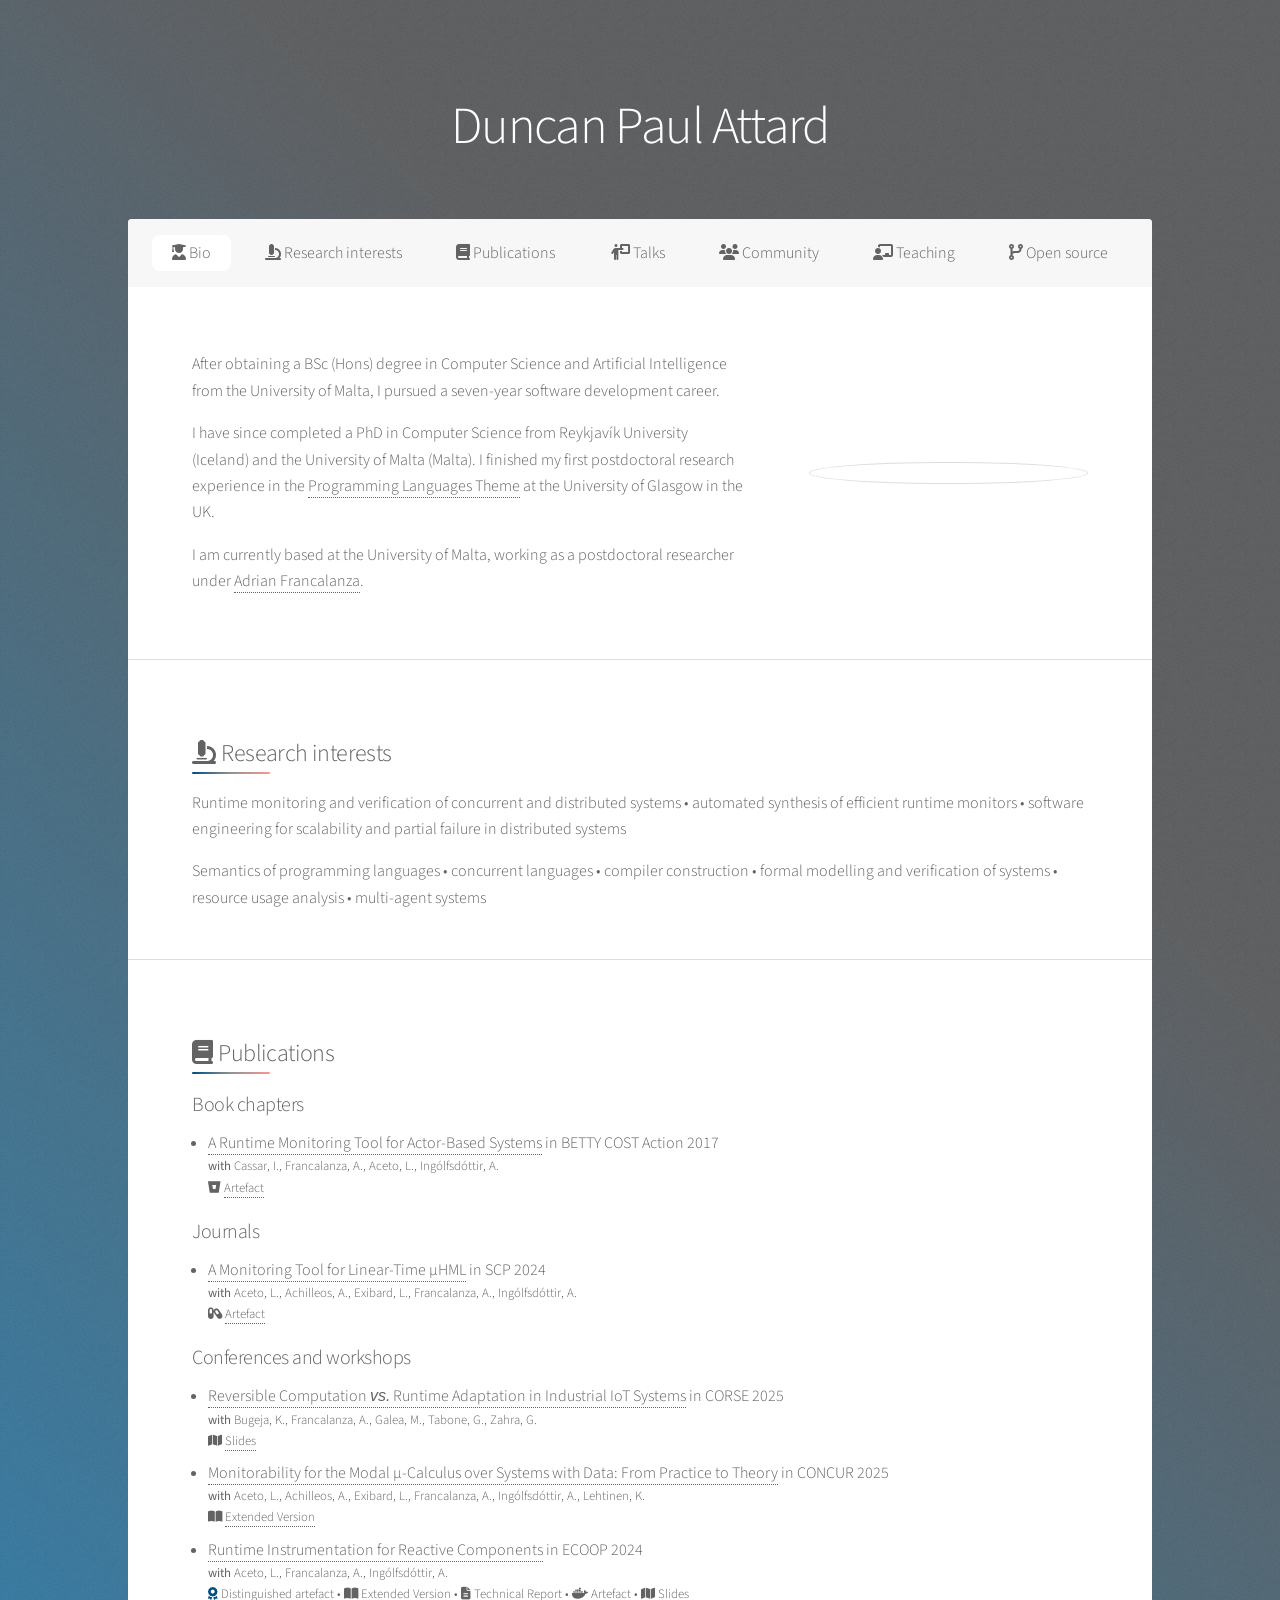
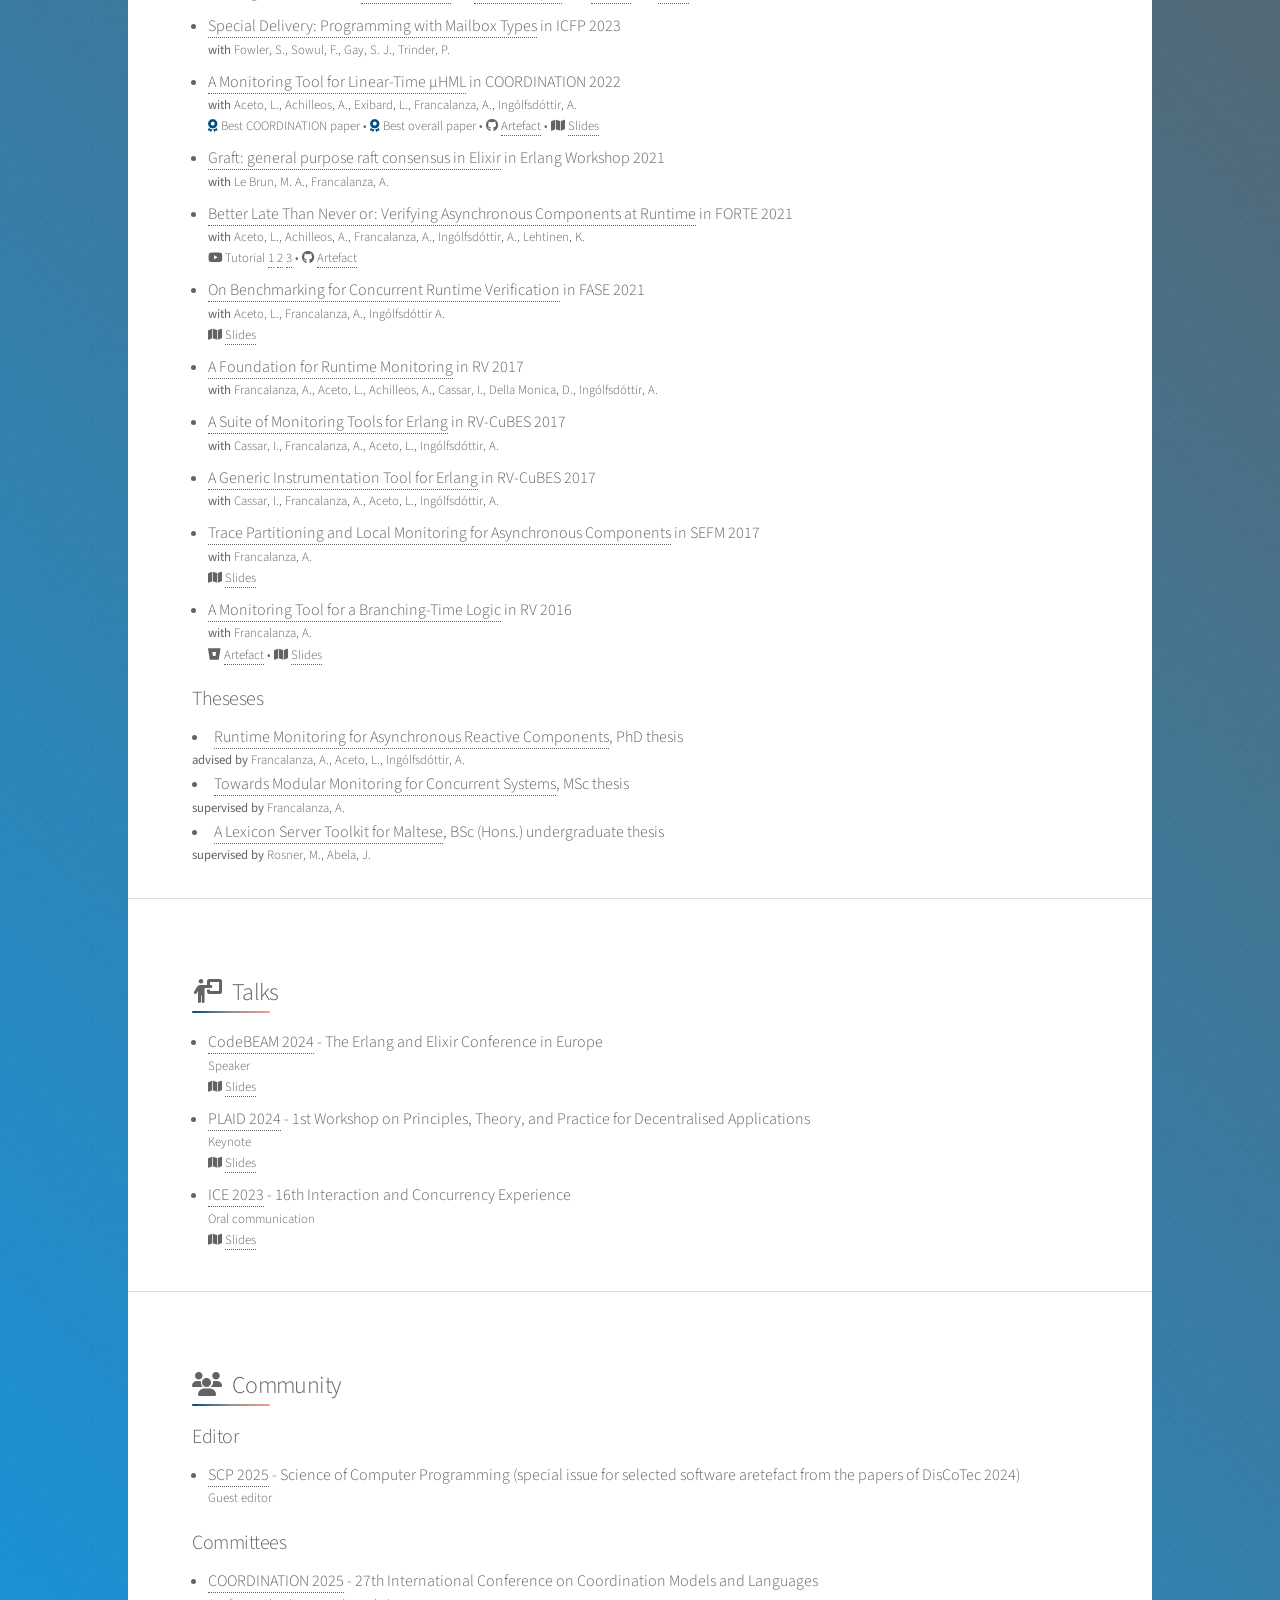
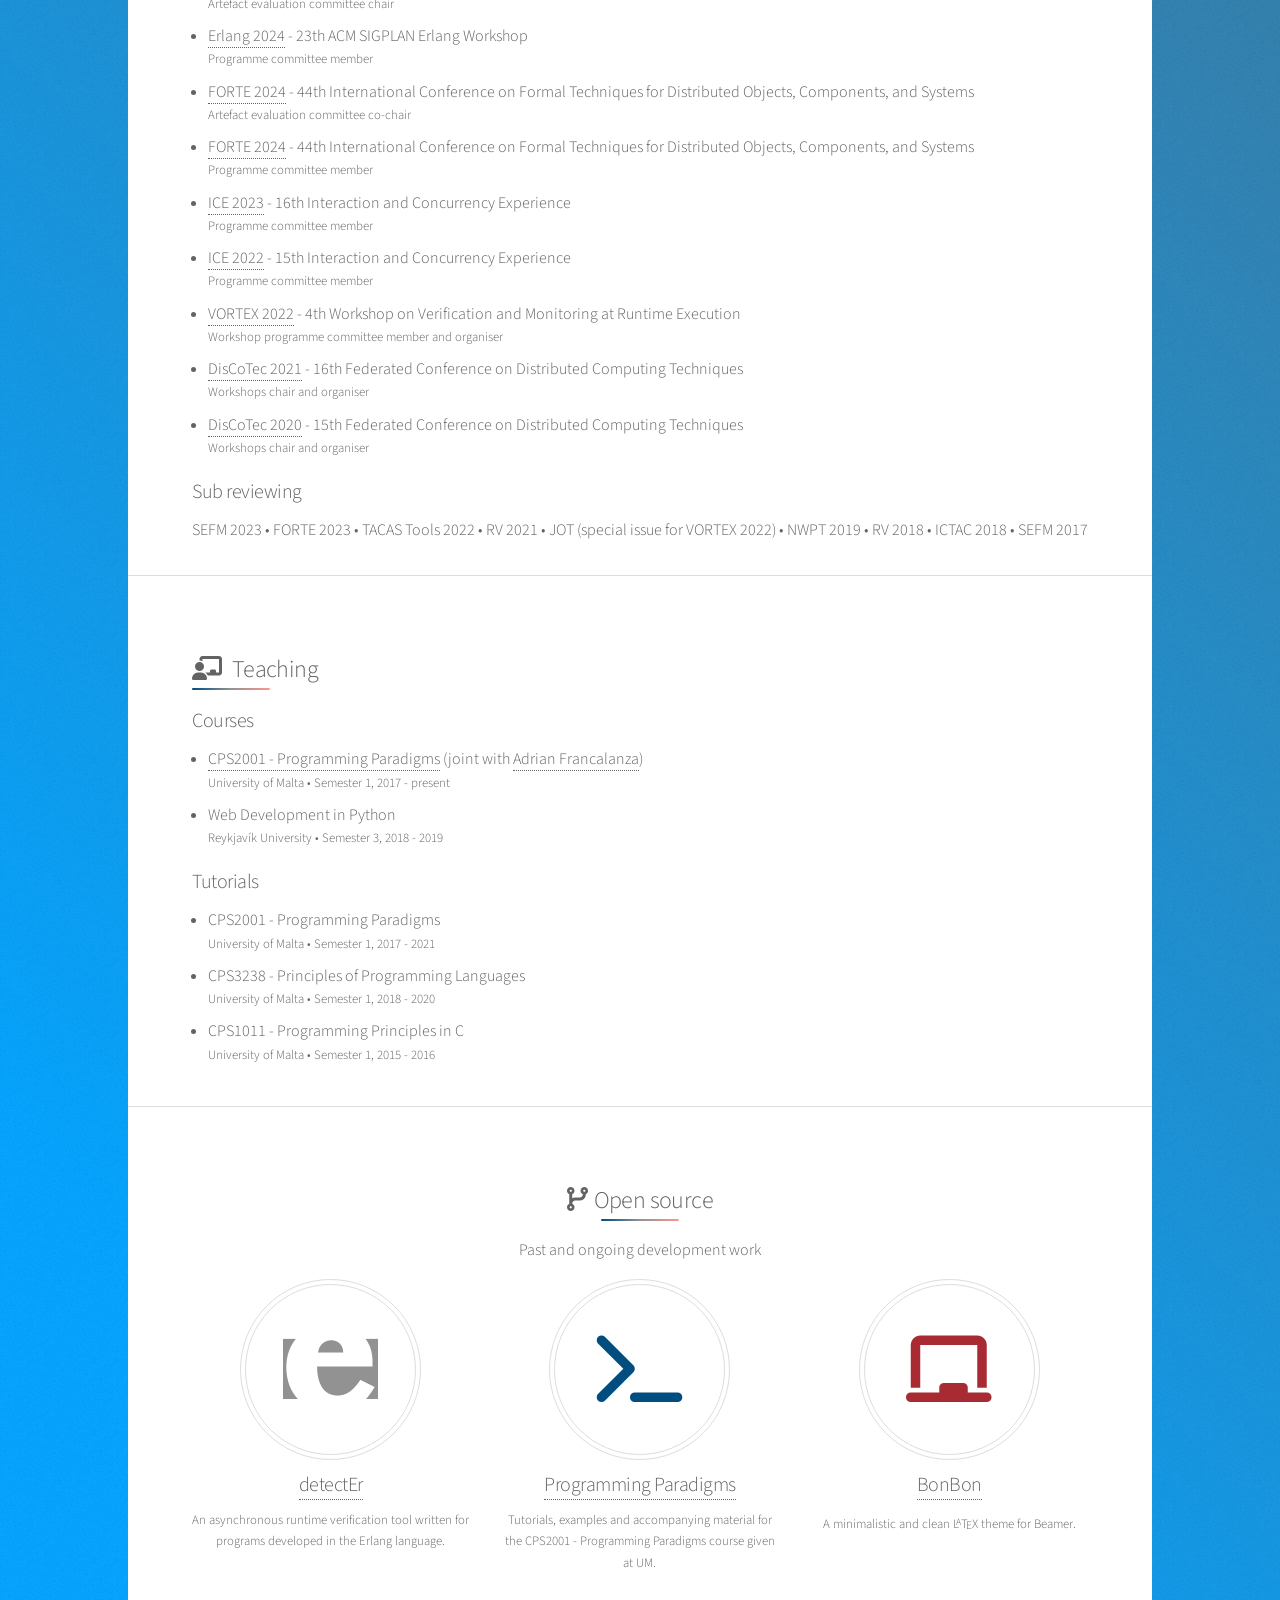
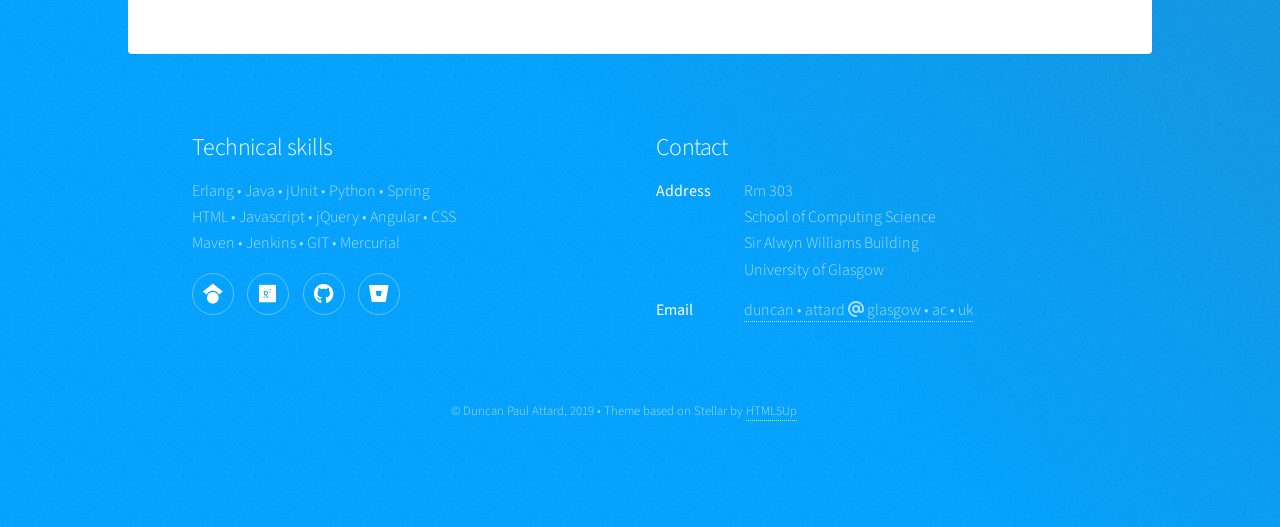
==== commit d3c69d26: "Added CORSE paper and updated list of publications." ====
--- a/index.html
+++ b/index.html
@@ -47,11 +47,14 @@
           <div class="content">
             <p>
               <!-- <span class="icon fas fa-user-graduate">&nbsp;</span> -->
-              After obtaining a BSc (Hons) degree in Computer Science and Artificial Intelligence from the University of Malta, I pursued a software development career for seven years.
+              After obtaining a BSc (Hons) degree in Computer Science and Artificial Intelligence from the University of Malta, I pursued a seven-year software development career.
             </p>
             <p>
               I have since completed a PhD in Computer Science from Reykjav&iacute;k University (Iceland) and the University of Malta (Malta).
-              I am a second-year postdoctoral researcher in the <a href="https://www.gla.ac.uk/schools/computing/research/researchthemes/pl-theme/">Programming Languages Theme</a> at the University of Glasgow in the UK.
+              I finished my first postdoctoral research experience in the <a href="https://www.gla.ac.uk/schools/computing/research/researchthemes/pl-theme/">Programming Languages Theme</a> at the University of Glasgow in the UK.
+            </p>
+            <p>
+              I am currently based at the University of Malta, working as a postdoctoral researcher under <a href="https://www.um.edu.mt/profile/adrianfrancalanza">Adrian Francalanza</a>.
             </p>
           </div>
           <span class="image"><img src="images/profile-col.png" alt="" /></span>
@@ -86,8 +89,8 @@
         <h3>Journals</h3>
         <ul>
           <li>
-            <a href="https://staff.um.edu.mt/afra1/papers/Coord2022b.pdf" target="_blank">A Monitoring Tool for Linear-Time μHML</a> in SCP 2024
-            <p><b>with</b> Aceto, L., Achilleos, A., Exibard, L., Francalanza, A., Ingólfsdóttir, A.</p>
+            <a href="http://staff.um.edu.mt/afra1/papers/linearDetectErSCP2024.pdf" target="_blank">A Monitoring Tool for Linear-Time μHML</a> in SCP 2024
+            <p><b>with</b> Aceto, L., Achilleos, A., Exibard, L., Francalanza, A., Ing&oacute;lfsd&oacute;ttir, A.</p>
             <p><span class="fas fa-capsules"></span> <a href="https://doi.org/10.24433/CO.5275749.v1" target="_blank">Artefact</a></p>
           </li>
         </ul>
@@ -95,7 +98,21 @@
         <h3>Conferences and workshops</h3>
         <ul>
           <li>
-            <a href="http://staff.um.edu.mt/afra1/papers/ecoop24.pdf" target="_blank">Runtime Instrumentation for Reactive Components</a> in ECOOP 2024
+            <a href="papers/corse-2025.pdf" target="_blank">Reversible Computation <i>vs.</i> Runtime Adaptation in Industrial IoT Systems</a> in CORSE 2025
+            <p><b>with</b> Bugeja, K., Francalanza, A., Galea, M., Tabone, G., Zahra, G.</p>
+            <p>
+              <span class="icon fas fa-map"></span> <a href="slides/corse-2025.pdf" target="_blank">Slides</a>
+            </p>
+          </li>
+          <li>
+            <a href="https://arxiv.org/abs/2506.06172" target="_blank">Monitorability for the Modal µ-Calculus over Systems with Data: From Practice to Theory</a> in CONCUR 2025
+            <p><b>with</b> Aceto, L., Achilleos, A., Exibard, L., Francalanza, A., Ing&oacute;lfsd&oacute;ttir, A., Lehtinen, K.</p>
+            <p>
+              <span class="icon fas fa-book-open"></span> <a href="https://arxiv.org/abs/2506.06172" target="_blank">Extended Version</a>
+            </p>
+          </li>
+          <li>
+            <a href="papers/ecoop-2024.pdf" target="_blank">Runtime Instrumentation for Reactive Components</a> in ECOOP 2024
             <p><b>with</b> Aceto, L., Francalanza, A., Ing&oacute;lfsd&oacute;ttir, A.</p>
             <p>
               <span class="icon style1 fas fa-award"></span> Distinguished artefact &bull; 
@@ -233,6 +250,10 @@
         <h3>Committees</h3>
         <ul>
           <li>
+            <a href="https://www.discotec.org/2025/coordination.html" target="_blank">COORDINATION 2025</a> - 27th International Conference on Coordination Models and Languages
+            <p>Artefact evaluation committee chair</p>
+          </li>
+          <li>
             <a href="https://icfp24.sigplan.org/home/erlang-2024" target="_blank">Erlang 2024</a> - 23th ACM SIGPLAN Erlang Workshop
             <p>Programme committee member</p>
           </li>
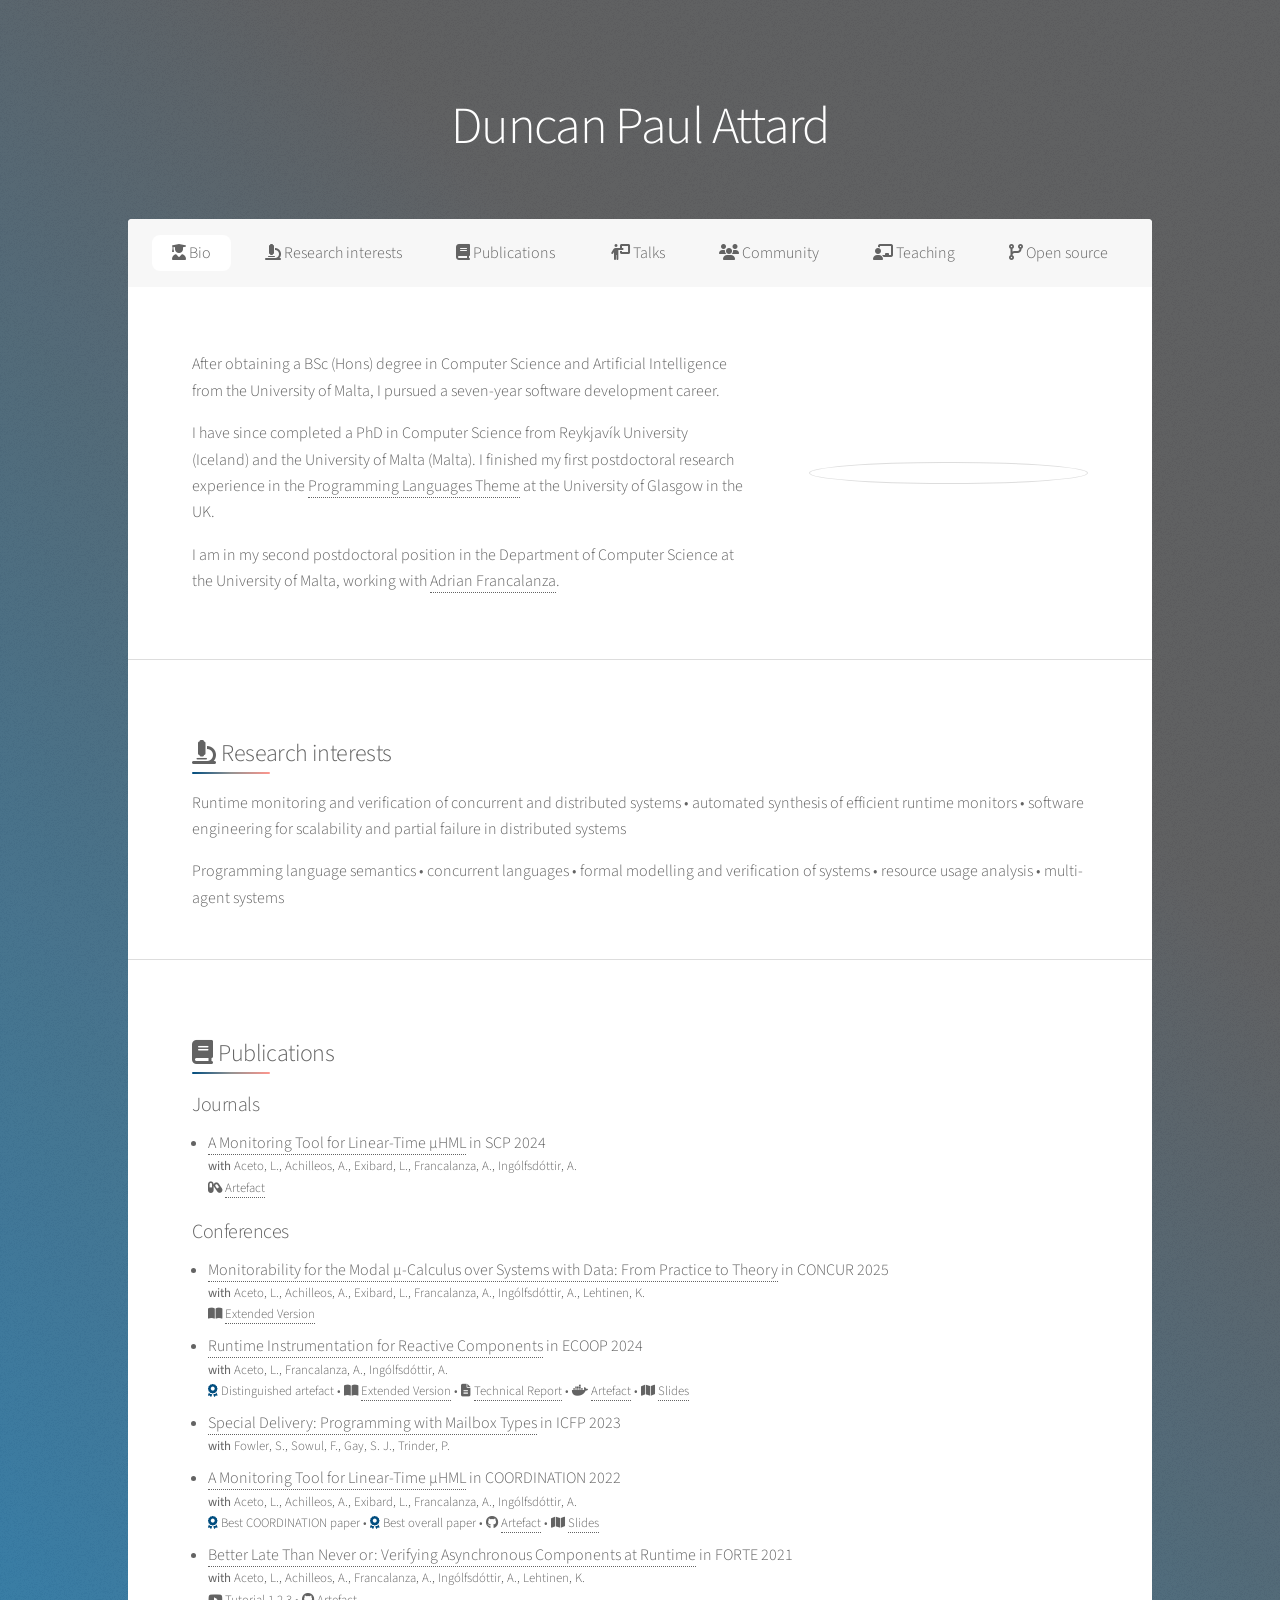
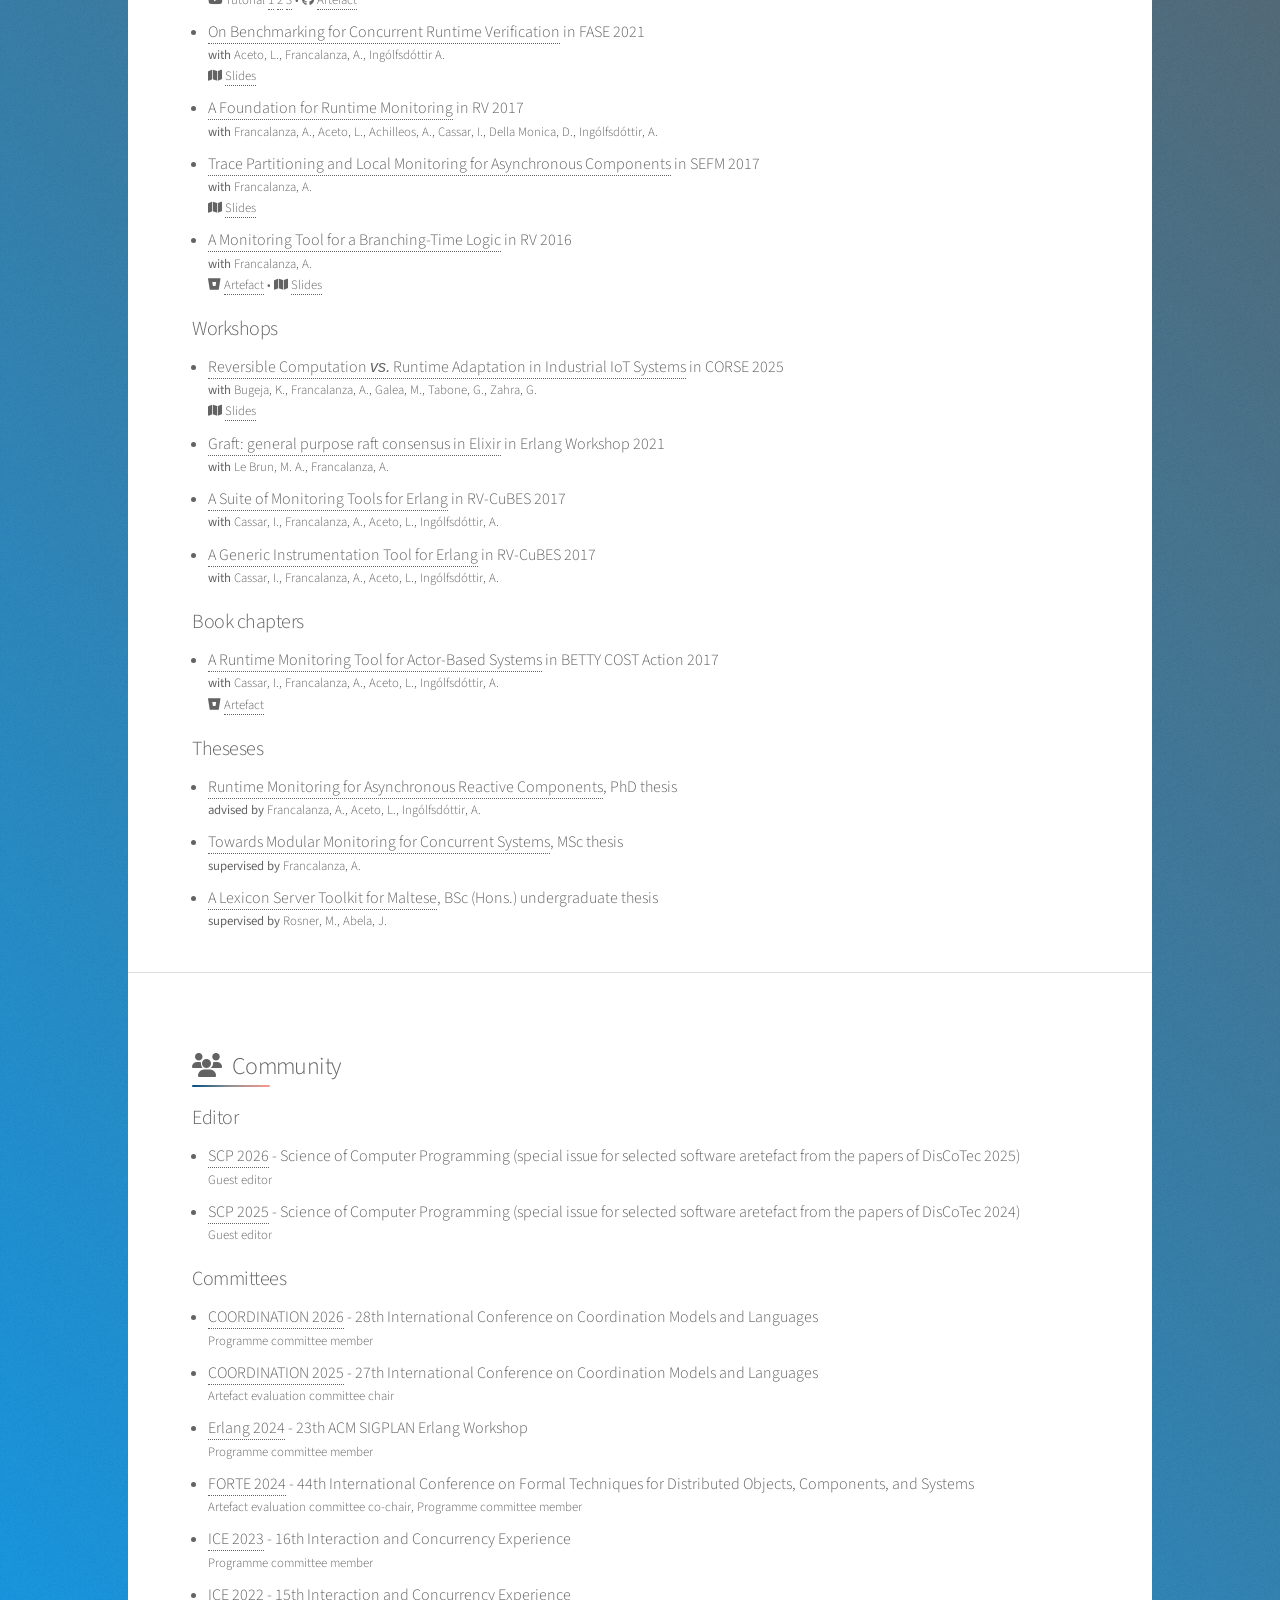
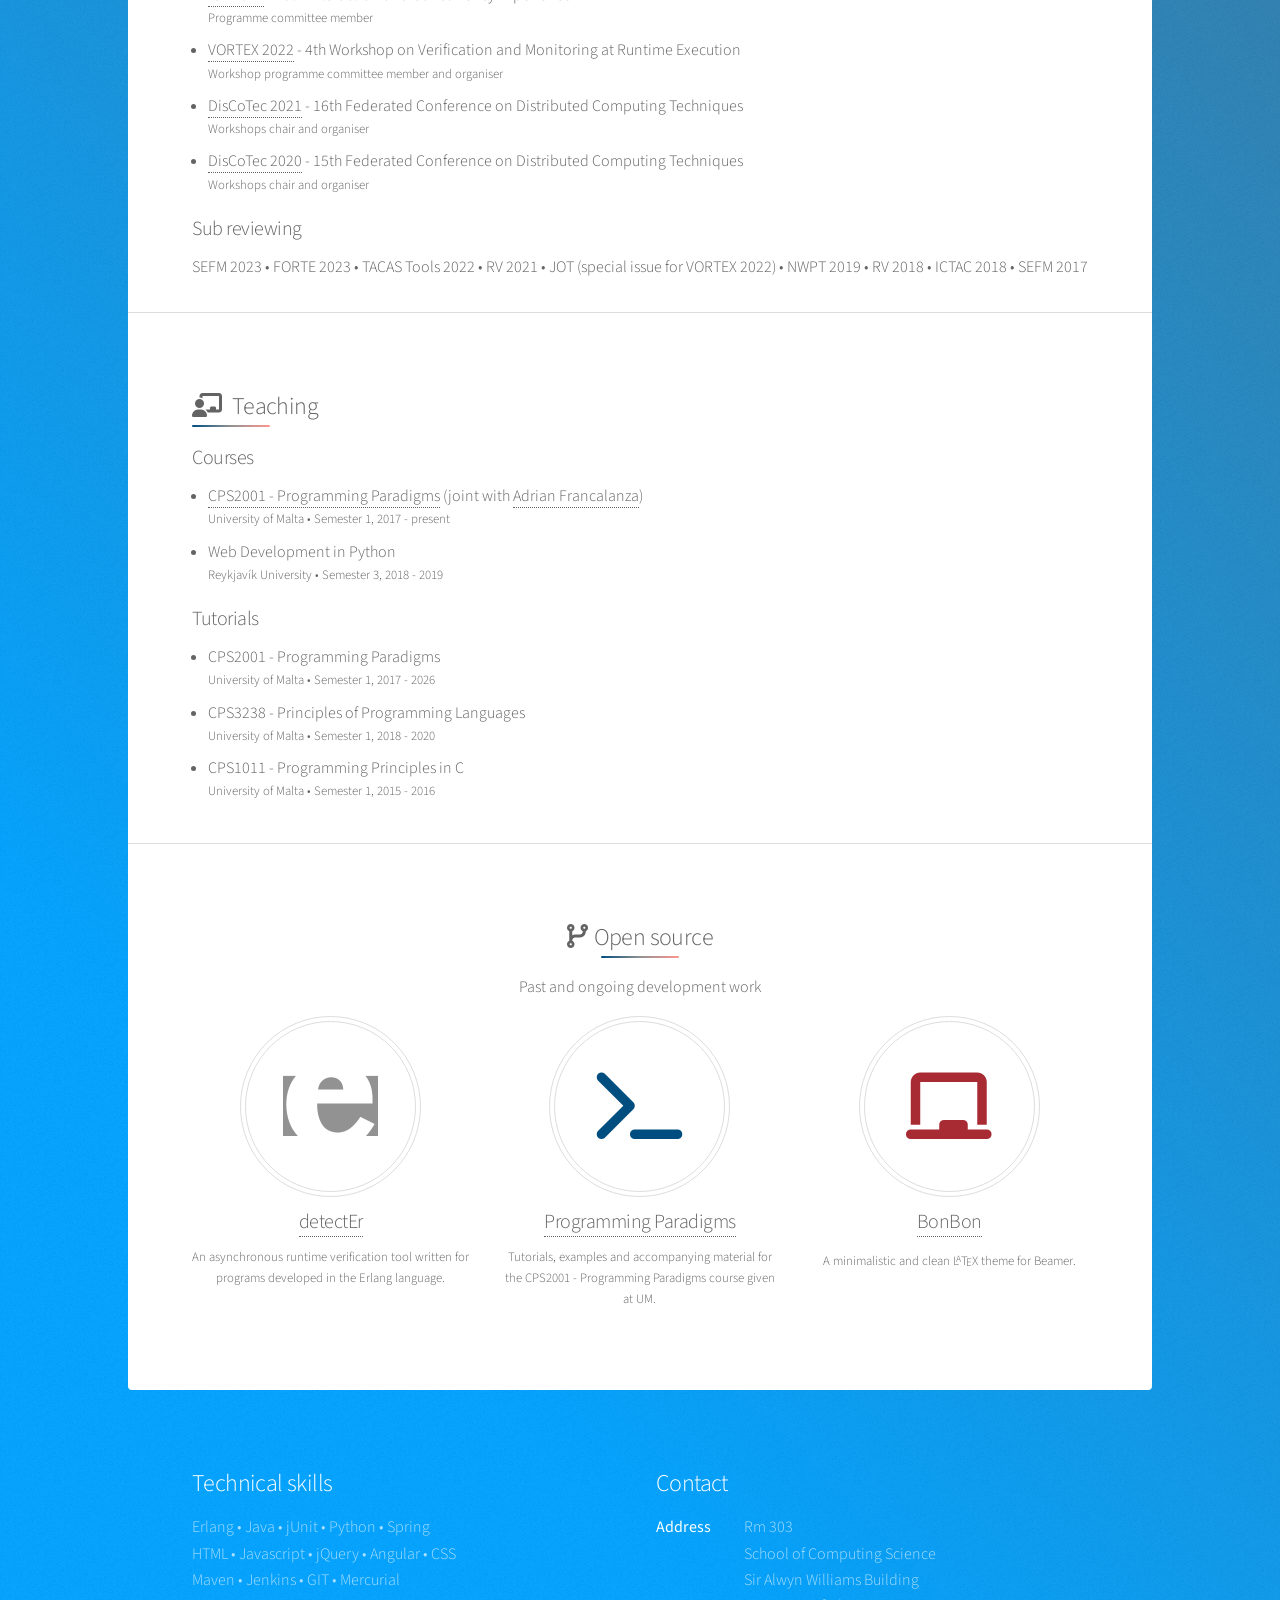
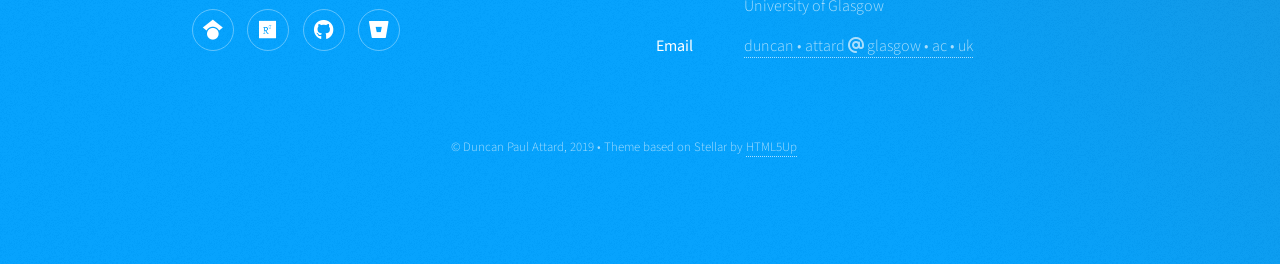
==== commit 51961c17: "Updated CV." ====
--- a/index.html
+++ b/index.html
@@ -54,7 +54,7 @@
               I finished my first postdoctoral research experience in the <a href="https://www.gla.ac.uk/schools/computing/research/researchthemes/pl-theme/">Programming Languages Theme</a> at the University of Glasgow in the UK.
             </p>
             <p>
-              I am currently based at the University of Malta, working as a postdoctoral researcher under <a href="https://www.um.edu.mt/profile/adrianfrancalanza">Adrian Francalanza</a>.
+              I am in my second postdoctoral position in the Department of Computer Science at the University of Malta, working with  <a href="https://www.um.edu.mt/profile/adrianfrancalanza">Adrian Francalanza</a>.
             </p>
           </div>
           <span class="image"><img src="images/profile-col.png" alt="" /></span>
@@ -69,7 +69,7 @@
           Runtime monitoring and verification of concurrent and distributed systems &bull; automated synthesis of efficient runtime monitors &bull; software engineering for scalability and partial failure in distributed systems
         </p>
         <p>
-          Semantics of programming languages &bull; concurrent languages &bull; compiler construction &bull; formal modelling and verification of systems &bull; resource usage analysis &bull; multi-agent systems
+          Programming language semantics &bull; concurrent languages &bull; formal modelling and verification of systems &bull; resource usage analysis &bull; multi-agent systems
         </p>
       </section>
 
@@ -77,15 +77,7 @@
         <header class="major">
           <h2><span class="icon pad-right fas fa-book"></span>Publications</h2>
         </header>
-        <h3>Book chapters</h3>
-        <ul>
-          <li>
-            <a href="http://staff.um.edu.mt/afra1/papers/betty-book.pdf" target="_blank">A Runtime Monitoring Tool for Actor-Based Systems</a> in BETTY COST Action 2017
-            <p><b>with</b> Cassar, I., Francalanza, A., Aceto, L., Ing&oacute;lfsd&oacute;ttir, A.</p>
-            <p><span class=" fab fa-bitbucket"></span> <a href="https://bitbucket.org/duncanatt/detecter-lite" target="_blank">Artefact</a></p>
-          </li>
-        </ul>
-
+        
         <h3>Journals</h3>
         <ul>
           <li>
@@ -95,15 +87,8 @@
           </li>
         </ul>
 
-        <h3>Conferences and workshops</h3>
-        <ul>
-          <li>
-            <a href="papers/corse-2025.pdf" target="_blank">Reversible Computation <i>vs.</i> Runtime Adaptation in Industrial IoT Systems</a> in CORSE 2025
-            <p><b>with</b> Bugeja, K., Francalanza, A., Galea, M., Tabone, G., Zahra, G.</p>
-            <p>
-              <span class="icon fas fa-map"></span> <a href="slides/corse-2025.pdf" target="_blank">Slides</a>
-            </p>
-          </li>
+        <h3>Conferences</h3>
+        <ul>
           <li>
             <a href="https://arxiv.org/abs/2506.06172" target="_blank">Monitorability for the Modal µ-Calculus over Systems with Data: From Practice to Theory</a> in CONCUR 2025
             <p><b>with</b> Aceto, L., Achilleos, A., Exibard, L., Francalanza, A., Ing&oacute;lfsd&oacute;ttir, A., Lehtinen, K.</p>
@@ -137,29 +122,55 @@
             </p>
           </li>
           <li>
+            <a href="http://staff.um.edu.mt/afra1/papers/forte-tutorial-2021.pdf" target="_blank">Better Late Than Never or: Verifying Asynchronous Components at Runtime</a> in FORTE 2021
+            <p><b>with</b> Aceto, L., Achilleos, A., Francalanza, A., Ing&oacute;lfsd&oacute;ttir, A., Lehtinen, K.</p>
+            <p>
+              <span class=" fab fa-youtube"></span> Tutorial <a href="https://youtu.be/ADc2HM63ppQ" target="_blank">1</a> <a href="https://youtu.be/xAml5kLBaBQ" target="_blank">2</a> <a href="https://youtu.be/OUwKF38GRbM" target="_blank">3</a> &bull;
+              <span class=" fab fa-github"></span> <a href="https://duncanatt.github.io/detecter" target="_blank">Artefact</a>
+            </p>
+          </li>
+          <li>
+            <a href="http://staff.um.edu.mt/afra1/papers/Fase2021.pdf" target="_blank">On Benchmarking for Concurrent Runtime Verification</a> in FASE 2021
+            <p><b>with</b> Aceto, L., Francalanza, A., Ing&oacute;lfsd&oacute;ttir A.</p>
+            <p>
+              <span class="icon fas fa-map"></span> <a href="slides/fase-2021.pdf" target="_blank">Slides</a>
+            </p>
+          </li>
+          <li>
+            <a href="http://staff.um.edu.mt/afra1/papers/rv17.pdf" target="_blank">A Foundation for Runtime Monitoring</a> in RV 2017
+            <p><b>with</b> Francalanza, A., Aceto, L., Achilleos, A., Cassar, I., Della Monica, D., Ing&oacute;lfsd&oacute;ttir, A.</p>
+          </li>
+          <li>
+            <a href="http://staff.um.edu.mt/afra1/papers/sefm17.pdf" target="_blank">Trace Partitioning and Local Monitoring for Asynchronous Components</a> in SEFM 2017
+            <p><b>with</b> Francalanza, A.</p>
+            <p>
+              <span class="icon fas fa-map"></span> <a href="slides/sefm-2017.pdf" target="_blank">Slides</a>
+            </p>
+          </li>
+          <li>
+            <a href="http://staff.um.edu.mt/afra1/papers/rv2016.pdf" target="_blank">A Monitoring Tool for a Branching-Time Logic</a> in RV 2016
+            <p><b>with</b> Francalanza, A.</p>
+            <p>
+              <span class=" fab fa-bitbucket"></span> <a href="https://bitbucket.org/duncanatt/detecter-lite" target="_blank">Artefact</a> &bull;
+              <span class="icon fas fa-map"></span> <a href="slides/rv-2016.pdf" target="_blank">Slides</a>
+            </p>
+          </li>
+        </ul>
+
+        <h3>Workshops</h3>
+        <ul>
+          <li>
+            <a href="papers/corse-2025.pdf" target="_blank">Reversible Computation <i>vs.</i> Runtime Adaptation in Industrial IoT Systems</a> in CORSE 2025
+            <p><b>with</b> Bugeja, K., Francalanza, A., Galea, M., Tabone, G., Zahra, G.</p>
+            <p>
+              <span class="icon fas fa-map"></span> <a href="slides/corse-2025.pdf" target="_blank">Slides</a>
+            </p>
+          </li>
+          <li>
             <a href="http://staff.um.edu.mt/afra1/papers/Erlang21.pdf" target="_blank">Graft: general purpose raft consensus in Elixir</a> in Erlang Workshop 2021
             <p><b>with</b> Le Brun, M. A., Francalanza, A.</p>
           </li>
           <li>
-            <a href="http://staff.um.edu.mt/afra1/papers/forte-tutorial-2021.pdf" target="_blank">Better Late Than Never or: Verifying Asynchronous Components at Runtime</a> in FORTE 2021
-            <p><b>with</b> Aceto, L., Achilleos, A., Francalanza, A., Ing&oacute;lfsd&oacute;ttir, A., Lehtinen, K.</p>
-            <p>
-              <span class=" fab fa-youtube"></span> Tutorial <a href="https://youtu.be/ADc2HM63ppQ" target="_blank">1</a> <a href="https://youtu.be/xAml5kLBaBQ" target="_blank">2</a> <a href="https://youtu.be/OUwKF38GRbM" target="_blank">3</a> &bull;
-              <span class=" fab fa-github"></span> <a href="https://duncanatt.github.io/detecter" target="_blank">Artefact</a>
-            </p>
-          </li>
-          <li>
-            <a href="http://staff.um.edu.mt/afra1/papers/Fase2021.pdf" target="_blank">On Benchmarking for Concurrent Runtime Verification</a> in FASE 2021
-            <p><b>with</b> Aceto, L., Francalanza, A., Ing&oacute;lfsd&oacute;ttir A.</p>
-            <p>
-              <span class="icon fas fa-map"></span> <a href="slides/fase-2021.pdf" target="_blank">Slides</a>
-            </p>
-          </li>
-          <li>
-            <a href="http://staff.um.edu.mt/afra1/papers/rv17.pdf" target="_blank">A Foundation for Runtime Monitoring</a> in RV 2017
-            <p><b>with</b> Francalanza, A., Aceto, L., Achilleos, A., Cassar, I., Della Monica, D., Ing&oacute;lfsd&oacute;ttir, A.</p>
-          </li>
-          <li>
             <a href="http://staff.um.edu.mt/afra1/papers/SuiteMonTools17.pdf" target="_blank">A Suite of Monitoring Tools for Erlang</a> in RV-CuBES 2017
             <p><b>with</b> Cassar, I., Francalanza, A., Aceto, L., Ing&oacute;lfsd&oacute;ttir, A.</p>            
           </li>
@@ -167,50 +178,47 @@
             <a href="http://staff.um.edu.mt/afra1/papers/GenInstrErl.pdf" target="_blank">A Generic Instrumentation Tool for Erlang</a> in RV-CuBES 2017
             <p><b>with</b> Cassar, I., Francalanza, A., Aceto, L., Ing&oacute;lfsd&oacute;ttir, A.</p>
           </li>
-          <li>
-            <a href="http://staff.um.edu.mt/afra1/papers/sefm17.pdf" target="_blank">Trace Partitioning and Local Monitoring for Asynchronous Components</a> in SEFM 2017
-            <p><b>with</b> Francalanza, A.</p>
-            <p>
-              <span class="icon fas fa-map"></span> <a href="slides/sefm-2017.pdf" target="_blank">Slides</a>
-            </p>
-          </li>
-          <li>
-            <a href="http://staff.um.edu.mt/afra1/papers/rv2016.pdf" target="_blank">A Monitoring Tool for a Branching-Time Logic</a> in RV 2016
-            <p><b>with</b> Francalanza, A.</p>
-            <p>
-              <span class=" fab fa-bitbucket"></span> <a href="https://bitbucket.org/duncanatt/detecter-lite" target="_blank">Artefact</a> &bull;
-              <span class="icon fas fa-map"></span> <a href="slides/rv-2016.pdf" target="_blank">Slides</a>
-            </p>
+        </ul>
+
+        <h3>Book chapters</h3>
+        <ul>
+          <li>
+            <a href="http://staff.um.edu.mt/afra1/papers/betty-book.pdf" target="_blank">A Runtime Monitoring Tool for Actor-Based Systems</a> in BETTY COST Action 2017
+            <p><b>with</b> Cassar, I., Francalanza, A., Aceto, L., Ing&oacute;lfsd&oacute;ttir, A.</p>
+            <p><span class=" fab fa-bitbucket"></span> <a href="https://bitbucket.org/duncanatt/detecter-lite" target="_blank">Artefact</a></p>
           </li>
         </ul>
 
         <h3>Theseses</h3>
-        <li>
-          <a href="papers/phd-2024.pdf" target="_blank">Runtime Monitoring for Asynchronous Reactive Components</a>, PhD thesis
-          <p><b>advised by</b> Francalanza, A., Aceto, L., Ing&oacute;lfsd&oacute;ttir, A.</p>
-        </li>
-        <li>
-          <a href="papers/msc-2016.pdf" target="_blank">Towards Modular Monitoring for Concurrent Systems</a>, MSc thesis
-          <p><b>supervised by</b> Francalanza, A.</p>
-        </li>
-        <li>
-          <a href="papers/bsc-2005.pdf" target="_blank">A Lexicon Server Toolkit for Maltese</a>, BSc (Hons.) undergraduate thesis
-          <p><b>supervised by</b> Rosner, M., Abela, J.</p>
-        </li>
+        <ul>
+          <li>
+            <a href="papers/phd-2024.pdf" target="_blank">Runtime Monitoring for Asynchronous Reactive Components</a>, PhD thesis
+            <p><b>advised by</b> Francalanza, A., Aceto, L., Ing&oacute;lfsd&oacute;ttir, A.</p>
+          </li>
+          <li>
+            <a href="papers/msc-2016.pdf" target="_blank">Towards Modular Monitoring for Concurrent Systems</a>, MSc thesis
+            <p><b>supervised by</b> Francalanza, A.</p>
+          </li>
+          <li>
+            <a href="papers/bsc-2005.pdf" target="_blank">A Lexicon Server Toolkit for Maltese</a>, BSc (Hons.) undergraduate thesis
+            <p><b>supervised by</b> Rosner, M., Abela, J.</p>
+          </li>
+        </ul>
         
         <!-- <footer class="major">
         </footer> -->
       </section>
 
-      
+<!--       
       <section id="talks" class="main">
         <header class="major">
           <h2>
             <span class="icon pad-right fas fa-person-chalkboard"></span>
-            Talks
+            Public talks
           </h2>
         </header>
 
+        <h3>Invited talks and seminars</h3>
         <ul>
           <li>
             <a href="https://codebeameurope.com/participants/duncan-paul-attard" target="_blank">CodeBEAM 2024</a> - The Erlang and Elixir Conference in Europe
@@ -222,13 +230,17 @@
             <p>Keynote</p>
             <p><span class="icon fas fa-map"></span> <a href="slides/plaid-2024.pdf" target="_blank">Slides</a></p>
           </li>
+        </ul>
+
+        <h3>Conferences and workshops</h3>
+        <ul>
           <li>
             <a href="https://conf.researchr.org/home/issta-ecoop-2024/plaid-2024" target="_blank">ICE 2023</a> - 16th Interaction and Concurrency Experience
             <p>Oral communication</p>
             <p><span class="icon fas fa-map"></span> <a href="slides/ice-2023.pdf" target="_blank">Slides</a></p>
           </li>
         </ul>
-      </section>
+      </section> -->
 
 
       <section id="community" class="main">
@@ -242,6 +254,10 @@
         <h3>Editor</h3>
         <ul>
           <li>
+            <a href="#" target="_blank">SCP 2026</a> - Science of Computer Programming (special issue for selected software aretefact from the papers of DisCoTec 2025)
+            <p>Guest editor</p>
+          </li>
+          <li>
             <a href="https://www.sciencedirect.com/journal/science-of-computer-programming/about/call-for-software#selected-software-artifacts-from-the-papers-of-discotec-2024-19th-international-federated-conference-on-distributed-computing-techniques" target="_blank">SCP 2025</a> - Science of Computer Programming (special issue for selected software aretefact from the papers of DisCoTec 2024)
             <p>Guest editor</p>
           </li>
@@ -250,6 +266,10 @@
         <h3>Committees</h3>
         <ul>
           <li>
+            <a href="https://www.discotec.org/2024/forte" target="_blank">COORDINATION 2026</a> - 28th International Conference on Coordination Models and Languages
+            <p>Programme committee member</p>
+          </li>
+          <li>
             <a href="https://www.discotec.org/2025/coordination.html" target="_blank">COORDINATION 2025</a> - 27th International Conference on Coordination Models and Languages
             <p>Artefact evaluation committee chair</p>
           </li>
@@ -259,11 +279,7 @@
           </li>
           <li>
             <a href="https://www.discotec.org/2024/forte_ae.html" target="_blank">FORTE 2024</a> - 44th International Conference on Formal Techniques for Distributed Objects, Components, and Systems
-            <p>Artefact evaluation committee co-chair</p>
-          </li>
-          <li>
-            <a href="https://www.discotec.org/2024/forte" target="_blank">FORTE 2024</a> - 44th International Conference on Formal Techniques for Distributed Objects, Components, and Systems
-            <p>Programme committee member</p>
+            <p>Artefact evaluation committee co-chair, Programme committee member</p>
           </li>
           <li>
             <a href="https://www.discotec.org/2023/ice" target="_blank">ICE 2023</a> - 16th Interaction and Concurrency Experience
@@ -323,7 +339,7 @@
           <ul>
             <li>
               CPS2001 - Programming Paradigms
-              <p>University of Malta &bull; Semester 1, 2017 - 2021</p>
+              <p>University of Malta &bull; Semester 1, 2017 - 2026</p>
             </li>
             <li>
               CPS3238 - Principles of Programming Languages
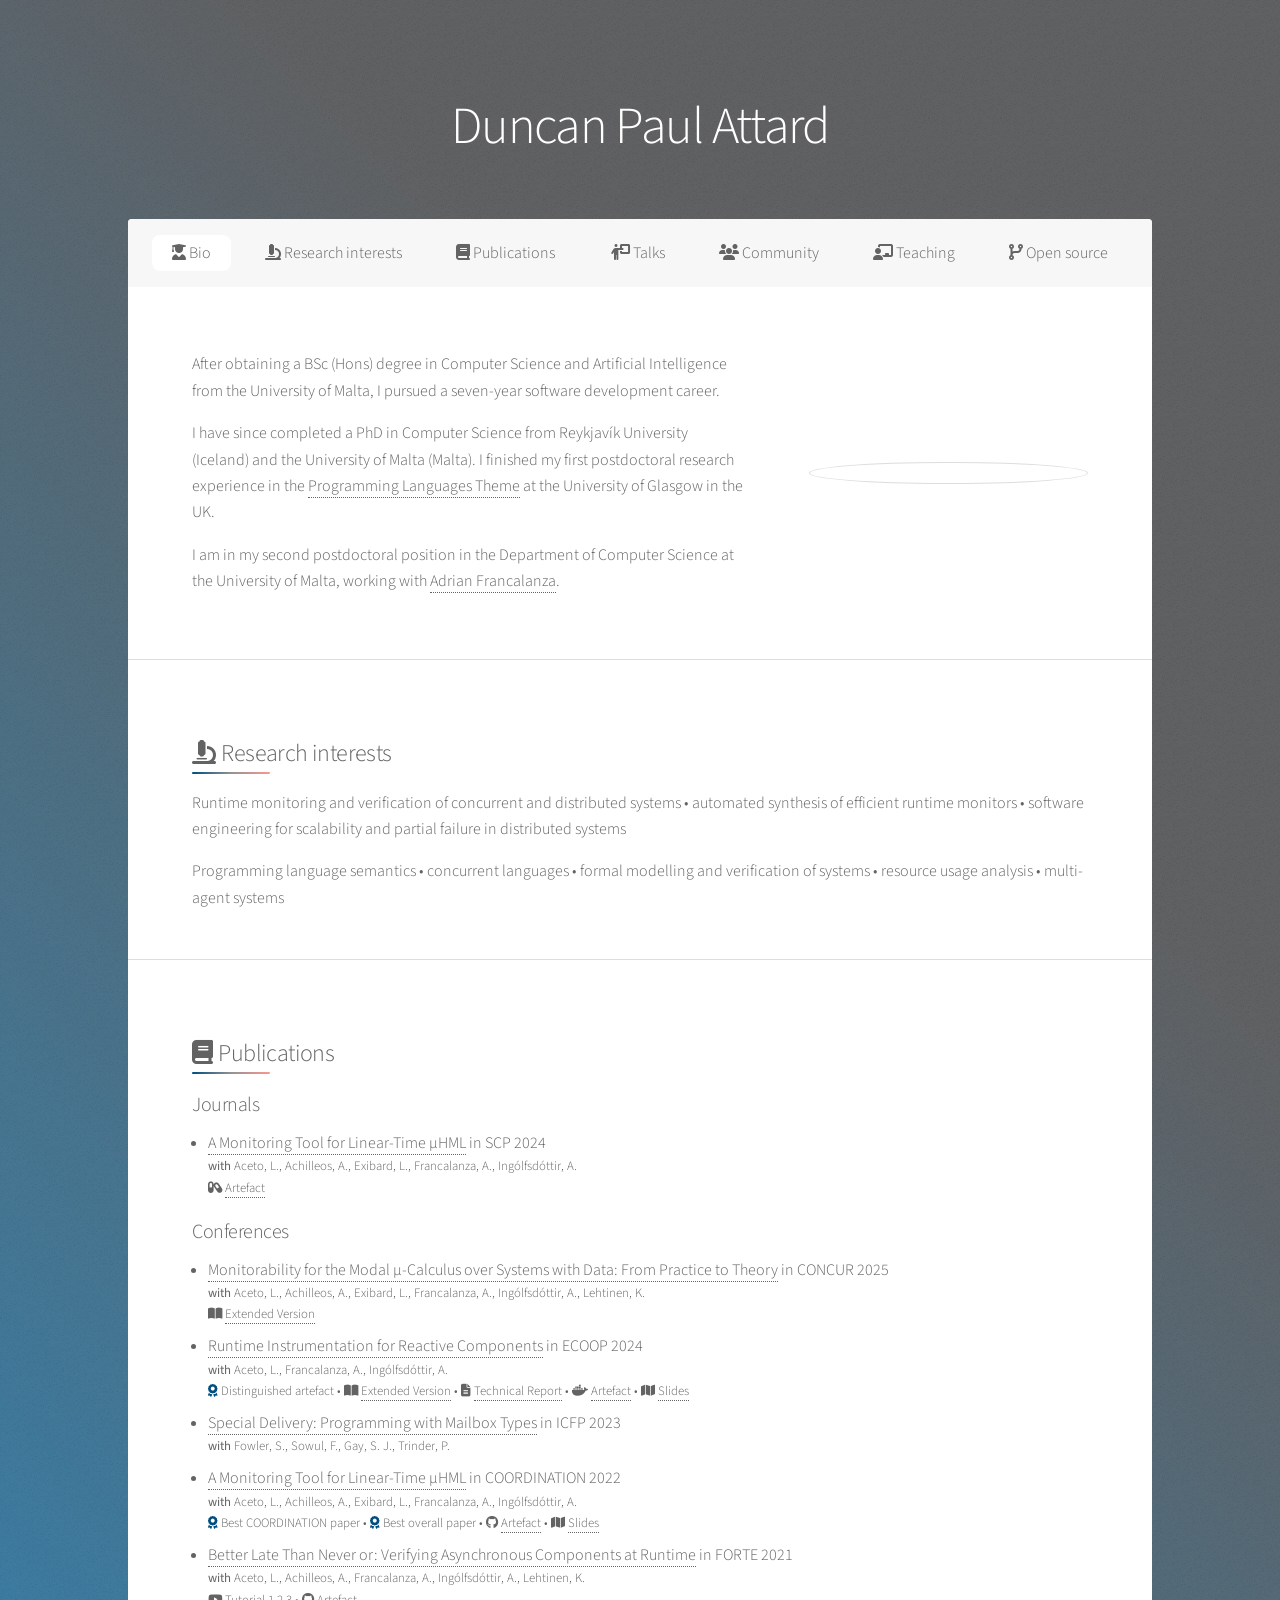
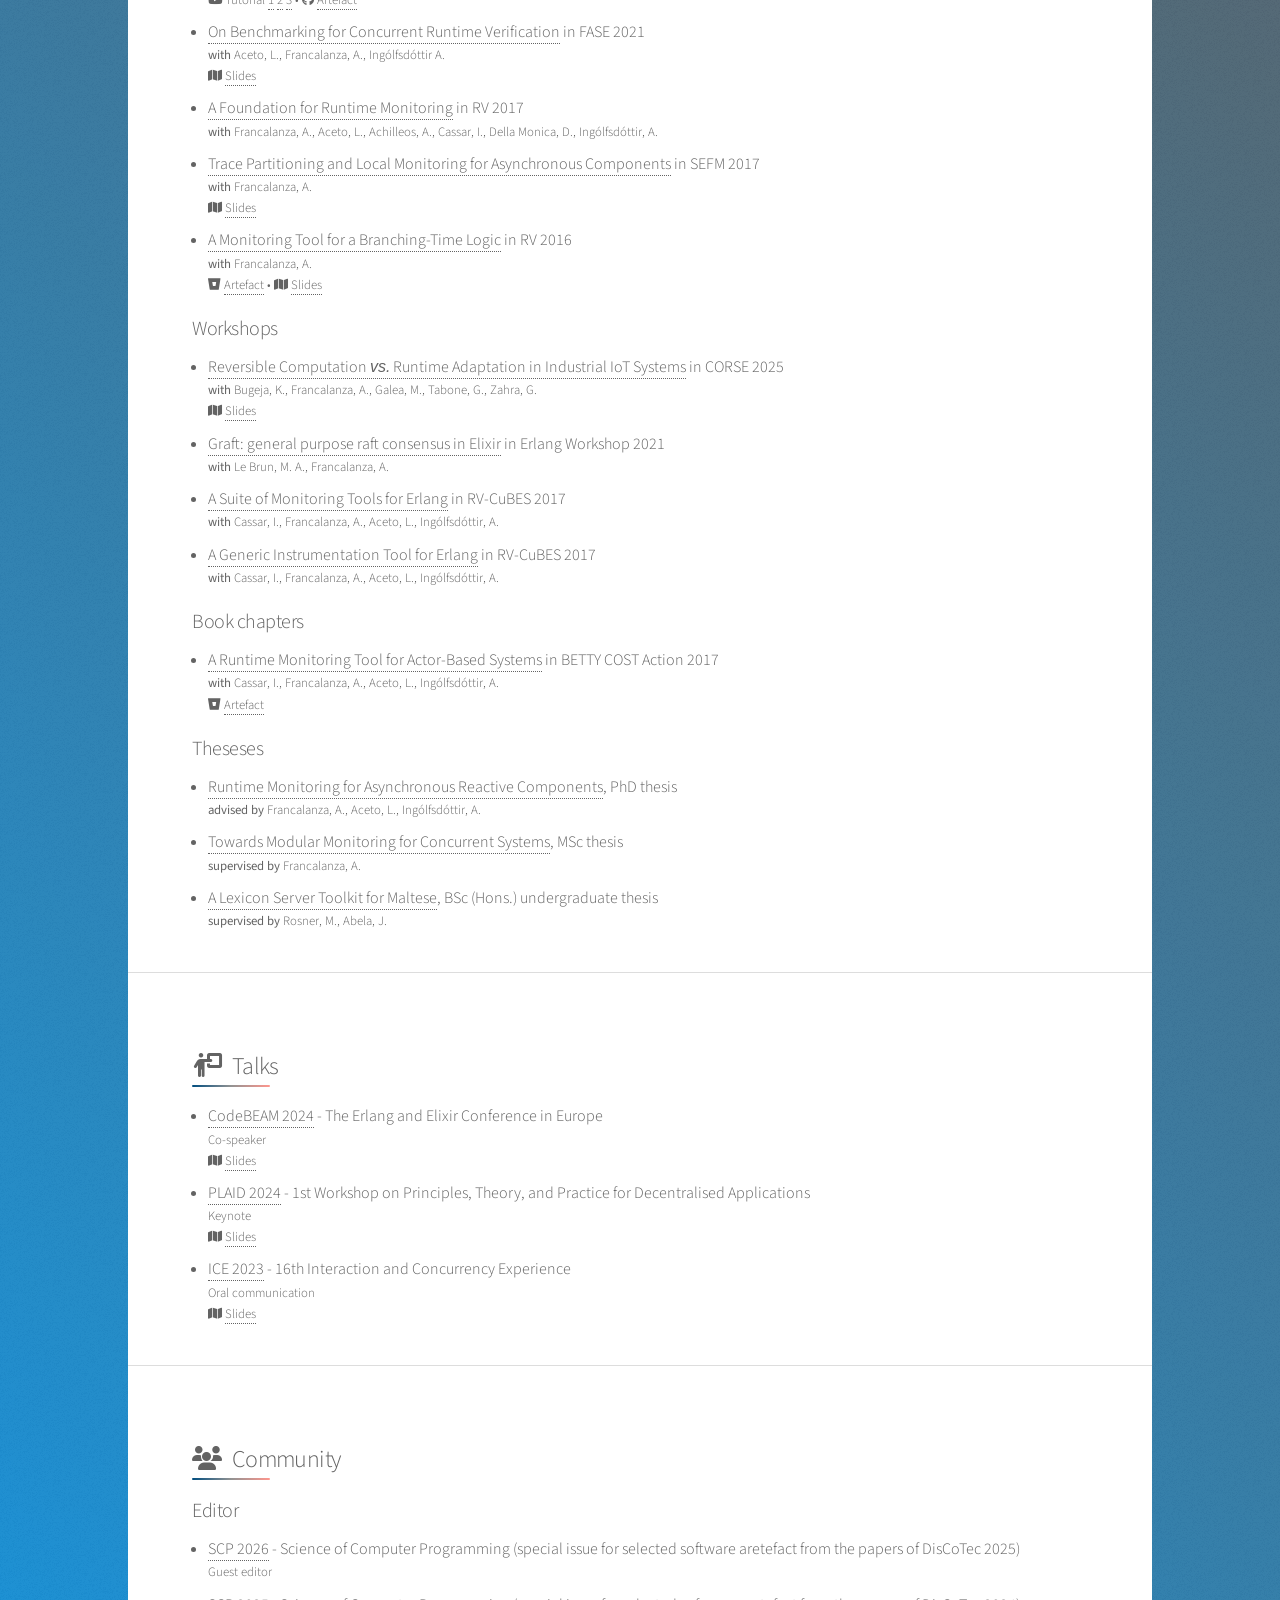
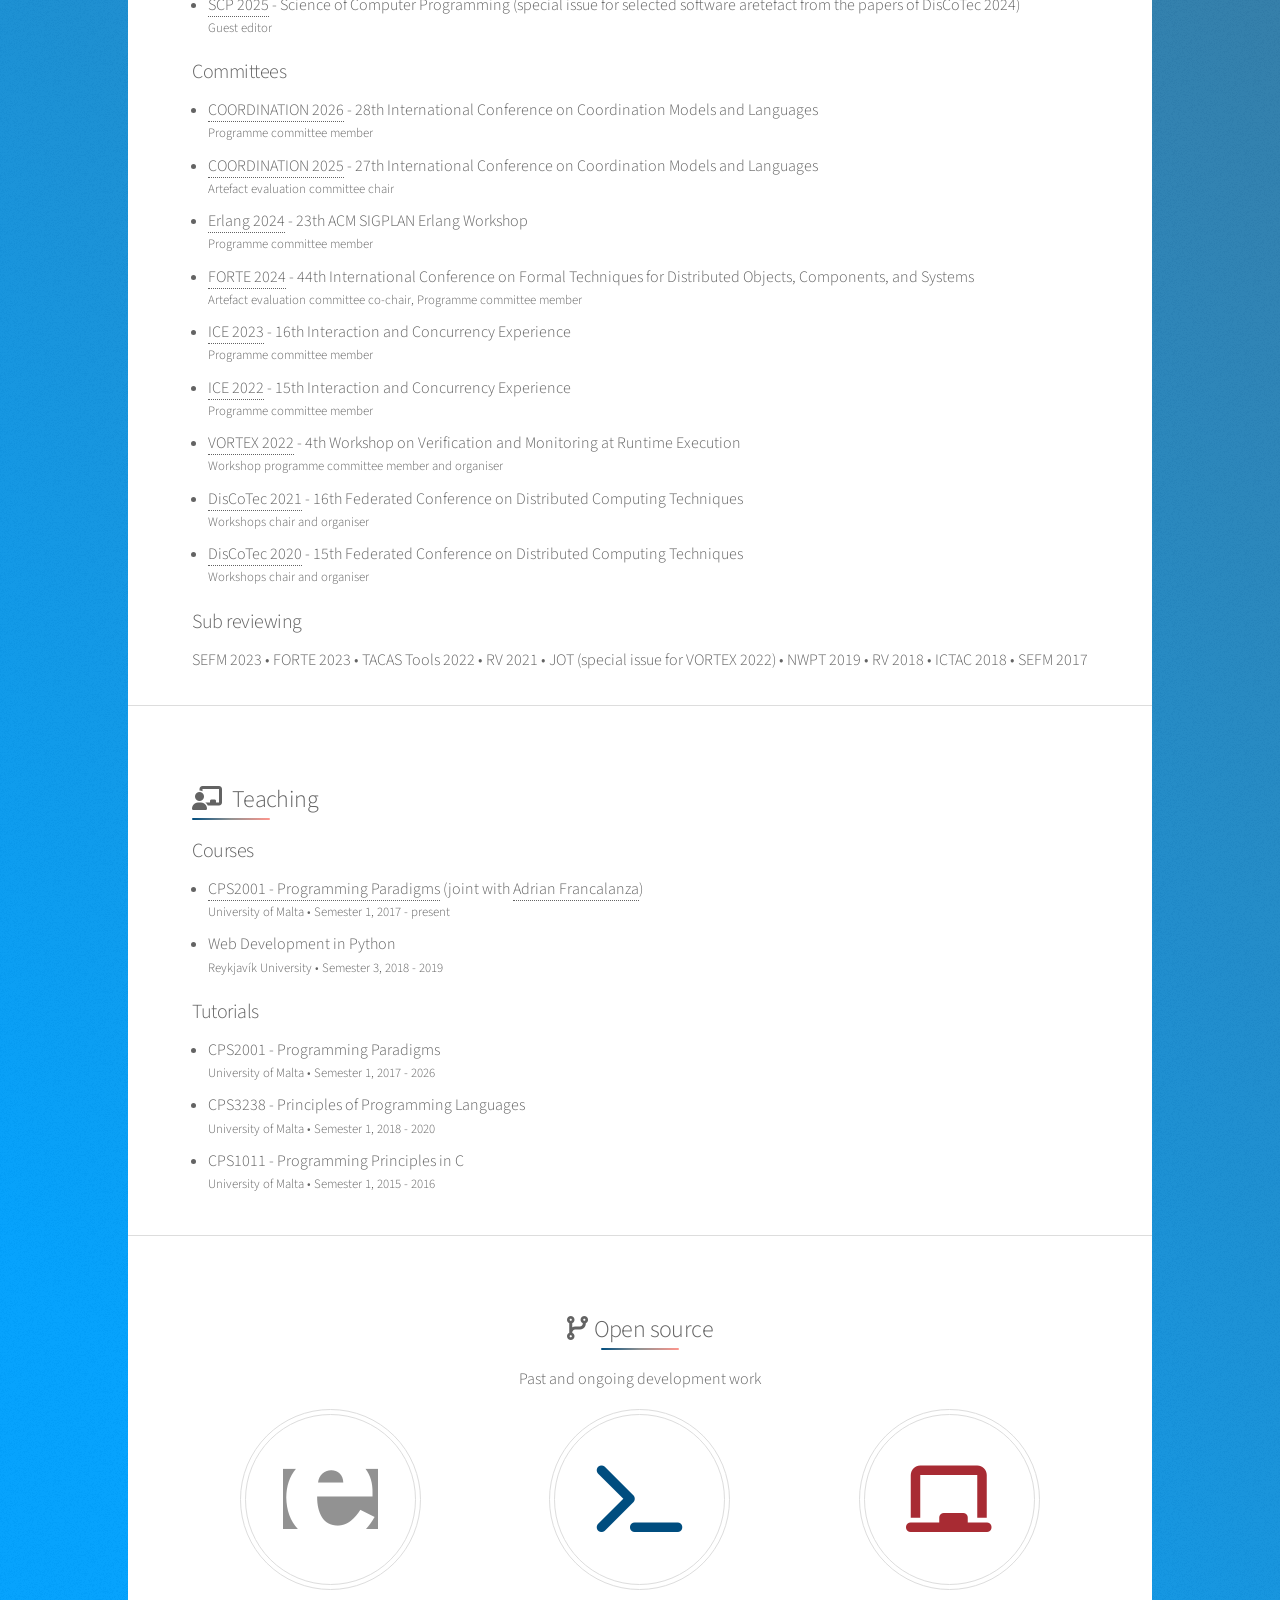
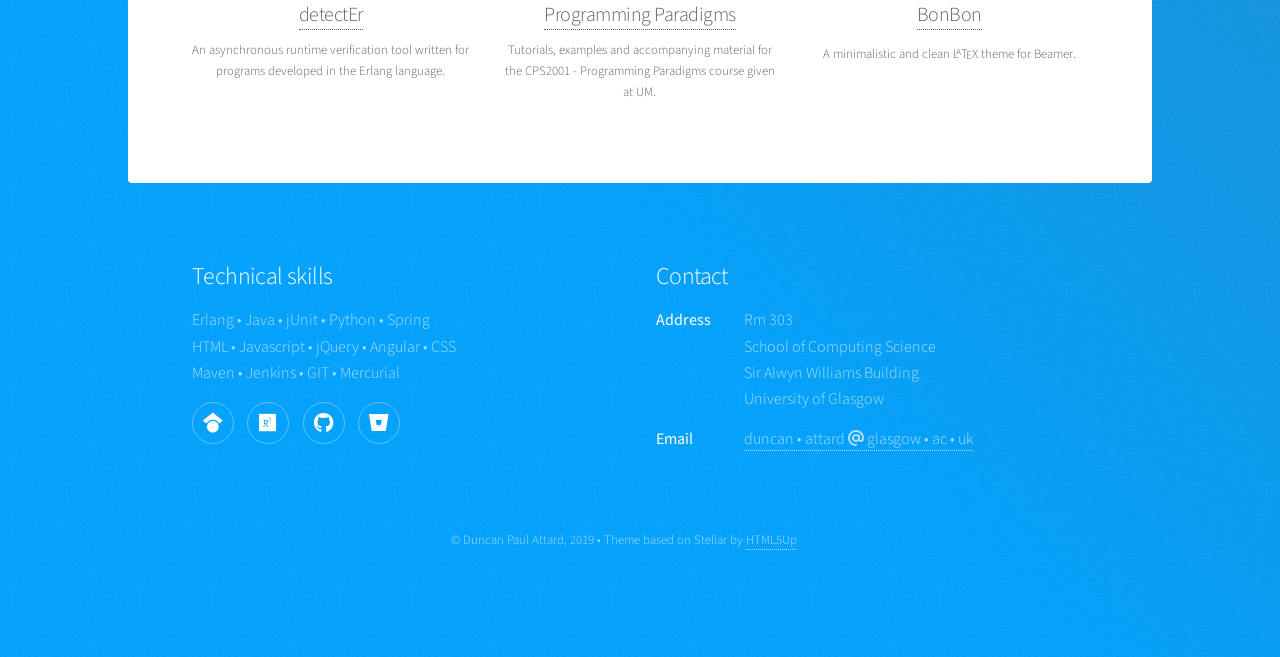
==== commit 80307d1f: "Updated links." ====
--- a/index.html
+++ b/index.html
@@ -209,20 +209,19 @@
         </footer> -->
       </section>
 
-<!--       
+      
       <section id="talks" class="main">
         <header class="major">
           <h2>
             <span class="icon pad-right fas fa-person-chalkboard"></span>
-            Public talks
+            Talks
           </h2>
         </header>
 
-        <h3>Invited talks and seminars</h3>
         <ul>
           <li>
             <a href="https://codebeameurope.com/participants/duncan-paul-attard" target="_blank">CodeBEAM 2024</a> - The Erlang and Elixir Conference in Europe
-            <p>Speaker</p>
+            <p>Co-speaker</p>
             <p><span class="icon fas fa-map"></span> <a href="slides/code-beam-2024.pptx" target="_blank">Slides</a></p>
           </li>
           <li>
@@ -230,17 +229,13 @@
             <p>Keynote</p>
             <p><span class="icon fas fa-map"></span> <a href="slides/plaid-2024.pdf" target="_blank">Slides</a></p>
           </li>
-        </ul>
-
-        <h3>Conferences and workshops</h3>
-        <ul>
           <li>
             <a href="https://conf.researchr.org/home/issta-ecoop-2024/plaid-2024" target="_blank">ICE 2023</a> - 16th Interaction and Concurrency Experience
             <p>Oral communication</p>
             <p><span class="icon fas fa-map"></span> <a href="slides/ice-2023.pdf" target="_blank">Slides</a></p>
           </li>
         </ul>
-      </section> -->
+      </section>
 
 
       <section id="community" class="main">
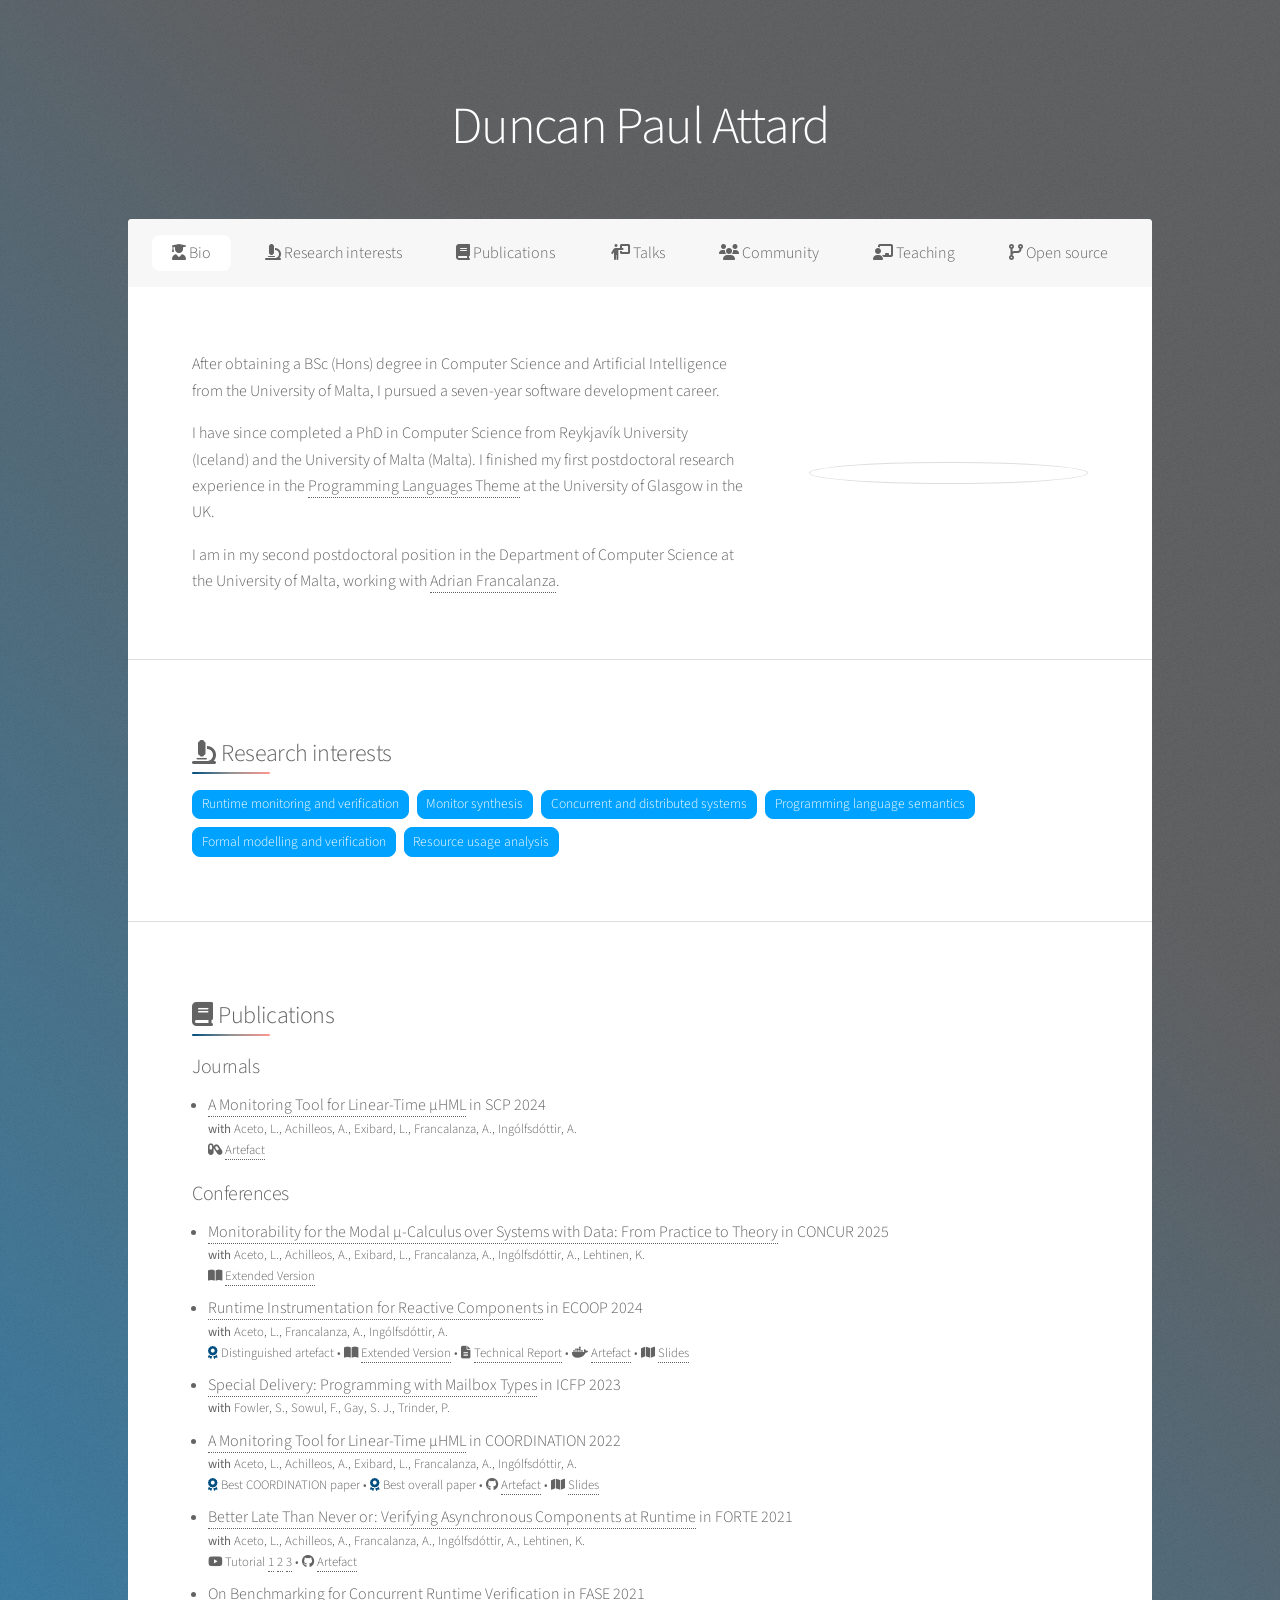
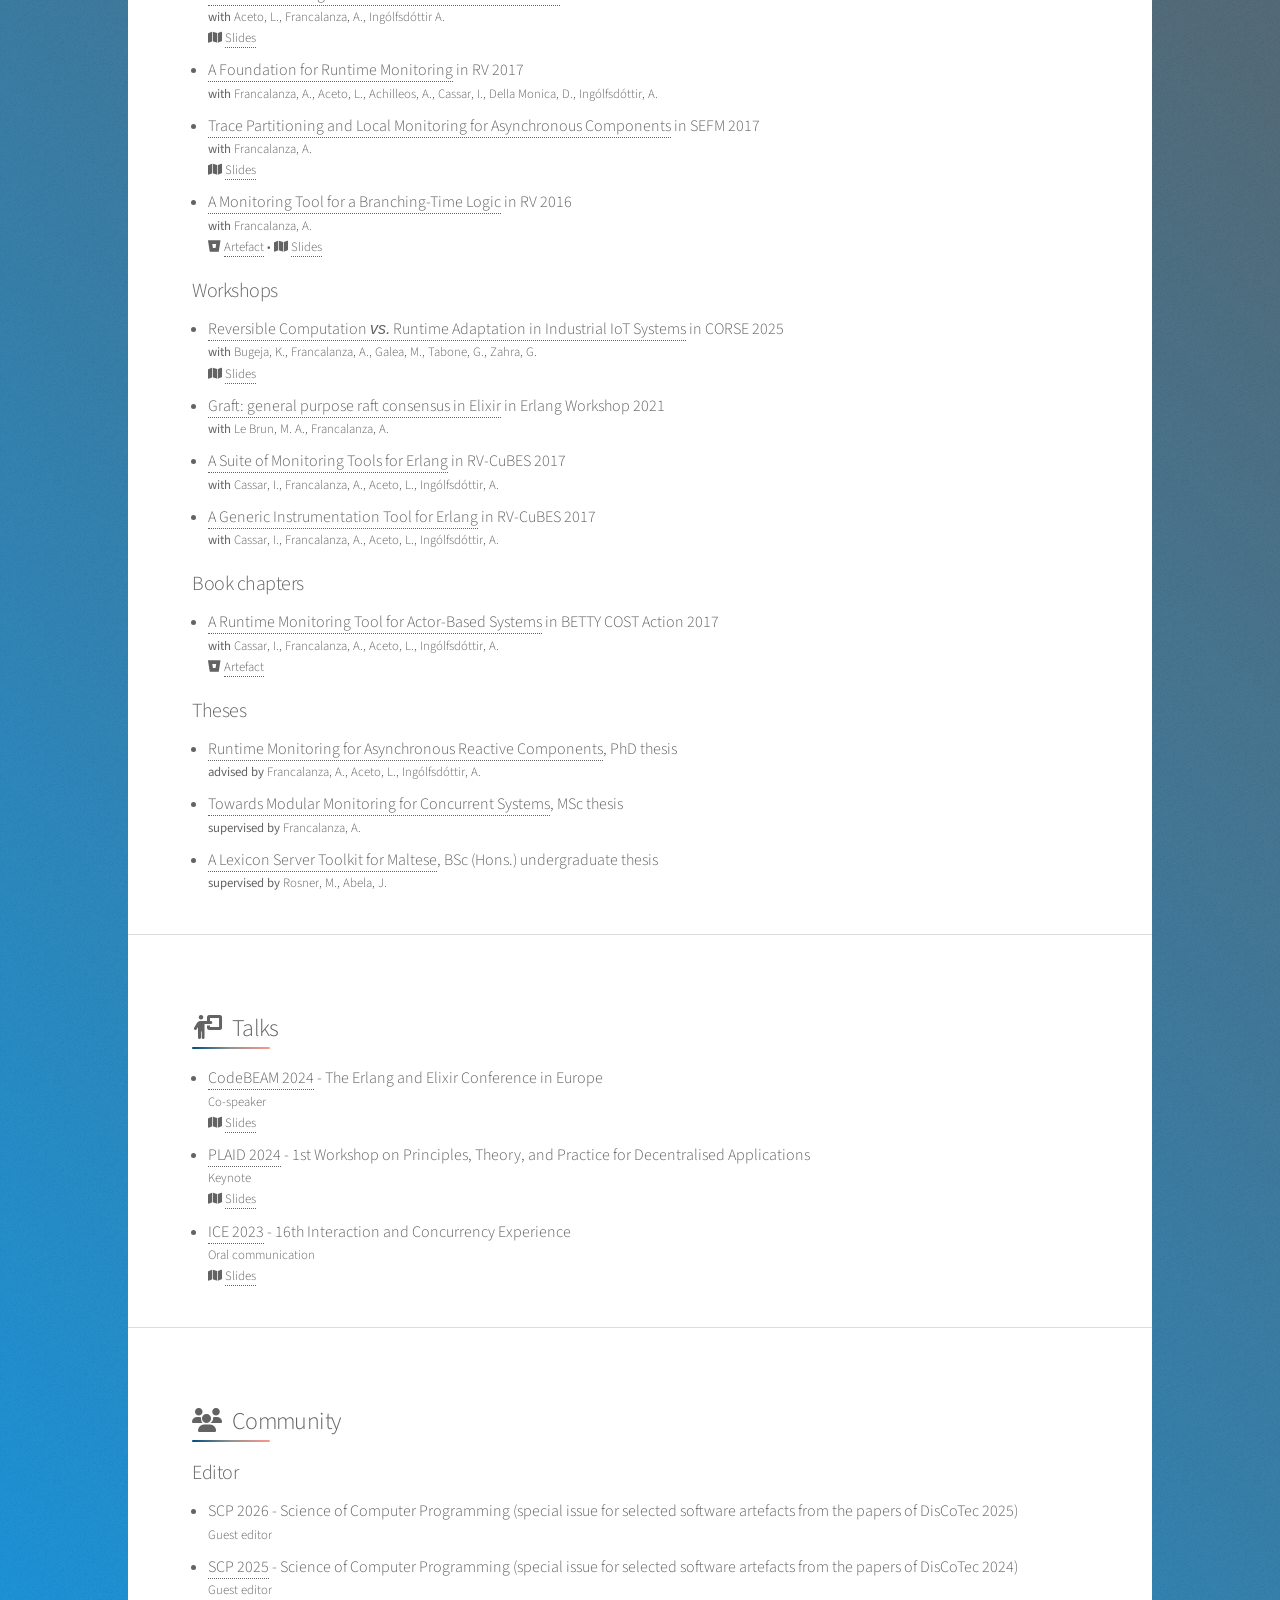
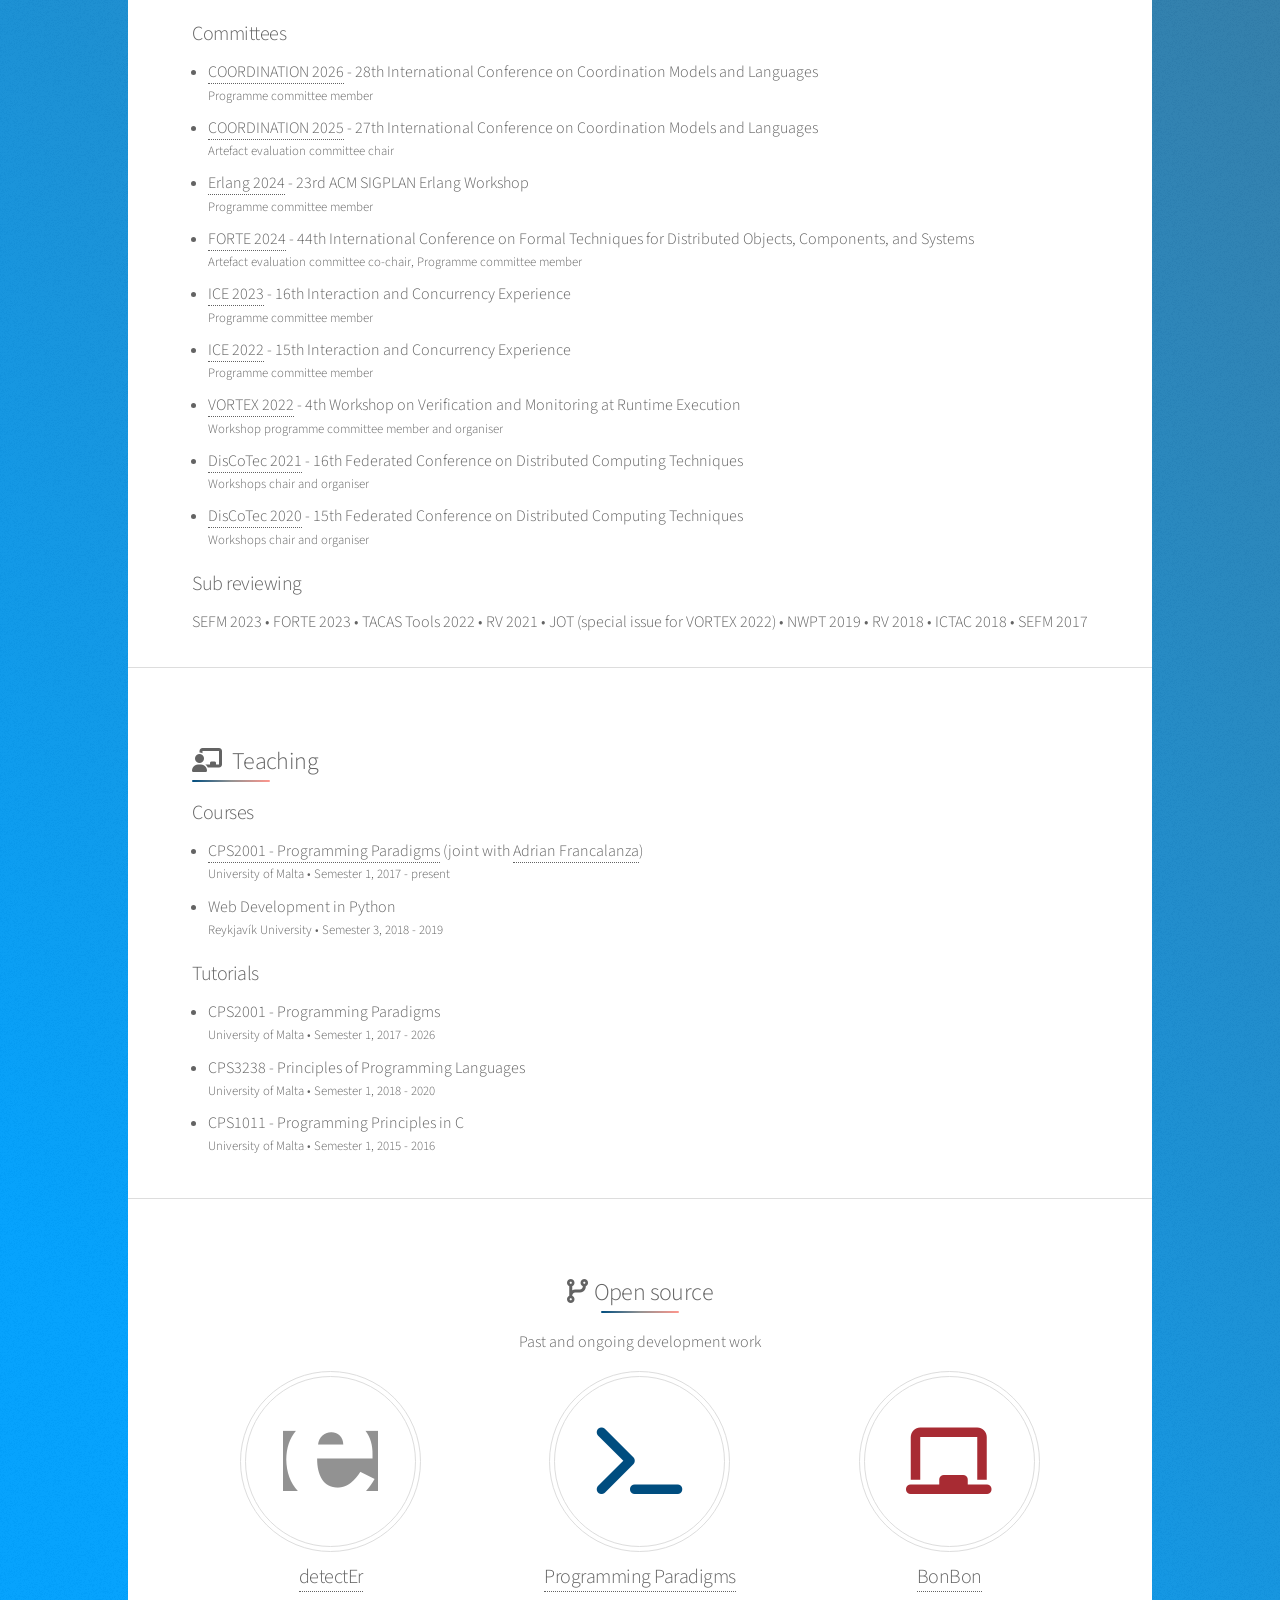
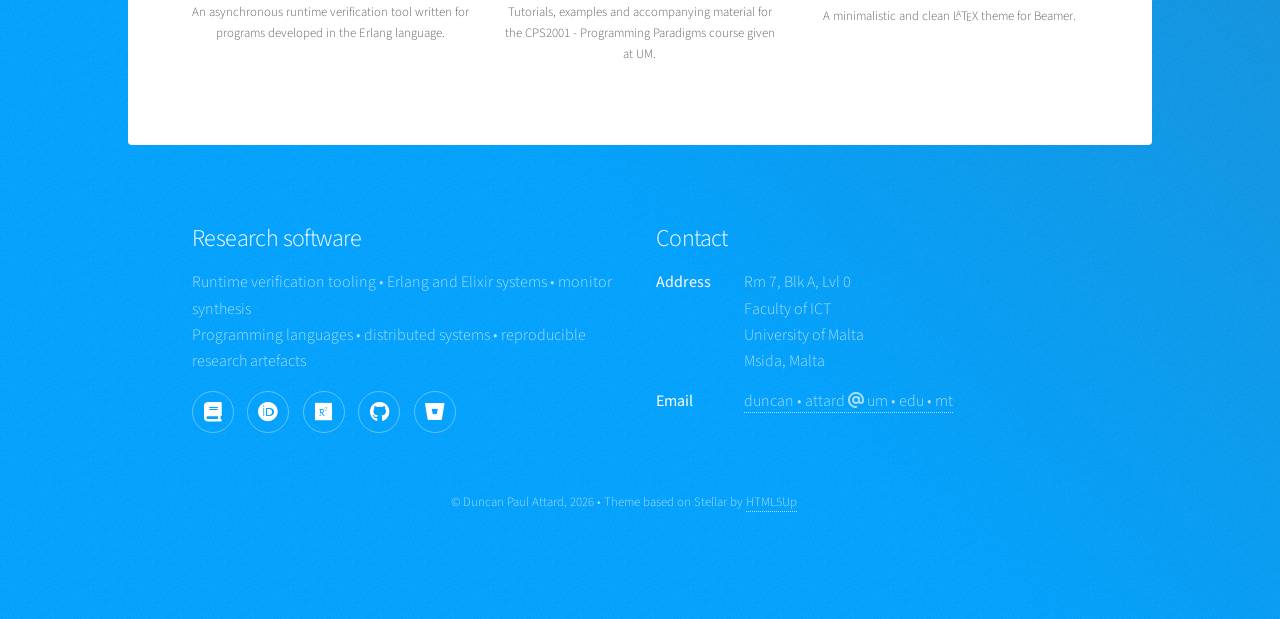
==== commit ad967cbb: "Updated research interests and fixed typos." ====
--- a/index.html
+++ b/index.html
@@ -7,10 +7,11 @@
 -->
 <html>
 
-<head>
-  <title>Duncan Paul Attard Profile</title>
-  <meta charset="utf-8" />
-  <meta name="viewport" content="width=device-width, initial-scale=1, user-scalable=no" />
+<head>
+  <title>Duncan Paul Attard | Research Portfolio</title>
+  <meta charset="utf-8" />
+  <meta name="description" content="Research portfolio of Duncan Paul Attard, postdoctoral researcher in runtime verification, programming languages, and distributed systems." />
+  <meta name="viewport" content="width=device-width, initial-scale=1, user-scalable=no" />
   <link rel="stylesheet" href="assets/css/main.css" />
   <link rel="shortcut icon" type="image/png" href="/favicon.png"/>
   <!--load all styles -->
@@ -22,10 +23,10 @@
   <!-- Wrapper -->
   <div id="wrapper">
 
-    <!-- Header -->
-    <header id="header" class="alt">
-      <h1>Duncan Paul Attard</h1>
-    </header>
+    <!-- Header -->
+    <header id="header" class="alt">
+      <h1>Duncan Paul Attard</h1>
+    </header>
 
     <!-- Nav -->
     <nav id="nav">
@@ -62,23 +63,25 @@
       </section>
 
       <section id="research" class="main">
-        <header class="major">
-          <h2><span class="icon pad-right fas fa-microscope"></span>Research interests</h2>
-        </header>
-        <p>
-          Runtime monitoring and verification of concurrent and distributed systems &bull; automated synthesis of efficient runtime monitors &bull; software engineering for scalability and partial failure in distributed systems
-        </p>
-        <p>
-          Programming language semantics &bull; concurrent languages &bull; formal modelling and verification of systems &bull; resource usage analysis &bull; multi-agent systems
-        </p>
-      </section>
+        <header class="major">
+          <h2><span class="icon pad-right fas fa-microscope"></span>Research interests</h2>
+        </header>
+        <ul class="research-tags">
+          <li>Runtime monitoring and verification</li>
+          <li>Monitor synthesis</li>
+          <li>Concurrent and distributed systems</li>
+          <li>Programming language semantics</li>
+          <li>Formal modelling and verification</li>
+          <li>Resource usage analysis</li>
+        </ul>
+      </section>
 
       <section id="publications" class="main">
-        <header class="major">
-          <h2><span class="icon pad-right fas fa-book"></span>Publications</h2>
-        </header>
-        
-        <h3>Journals</h3>
+        <header class="major">
+          <h2><span class="icon pad-right fas fa-book"></span>Publications</h2>
+        </header>
+
+        <h3>Journals</h3>
         <ul>
           <li>
             <a href="http://staff.um.edu.mt/afra1/papers/linearDetectErSCP2024.pdf" target="_blank">A Monitoring Tool for Linear-Time μHML</a> in SCP 2024
@@ -189,7 +192,7 @@
           </li>
         </ul>
 
-        <h3>Theseses</h3>
+        <h3>Theses</h3>
         <ul>
           <li>
             <a href="papers/phd-2024.pdf" target="_blank">Runtime Monitoring for Asynchronous Reactive Components</a>, PhD thesis
@@ -248,14 +251,14 @@
         
         <h3>Editor</h3>
         <ul>
-          <li>
-            <a href="#" target="_blank">SCP 2026</a> - Science of Computer Programming (special issue for selected software aretefact from the papers of DisCoTec 2025)
-            <p>Guest editor</p>
-          </li>
-          <li>
-            <a href="https://www.sciencedirect.com/journal/science-of-computer-programming/about/call-for-software#selected-software-artifacts-from-the-papers-of-discotec-2024-19th-international-federated-conference-on-distributed-computing-techniques" target="_blank">SCP 2025</a> - Science of Computer Programming (special issue for selected software aretefact from the papers of DisCoTec 2024)
-            <p>Guest editor</p>
-          </li>
+          <li>
+            SCP 2026 - Science of Computer Programming (special issue for selected software artefacts from the papers of DisCoTec 2025)
+            <p>Guest editor</p>
+          </li>
+          <li>
+            <a href="https://www.sciencedirect.com/journal/science-of-computer-programming/about/call-for-software#selected-software-artifacts-from-the-papers-of-discotec-2024-19th-international-federated-conference-on-distributed-computing-techniques" target="_blank">SCP 2025</a> - Science of Computer Programming (special issue for selected software artefacts from the papers of DisCoTec 2024)
+            <p>Guest editor</p>
+          </li>
         </ul>
 
         <h3>Committees</h3>
@@ -268,10 +271,10 @@
             <a href="https://www.discotec.org/2025/coordination.html" target="_blank">COORDINATION 2025</a> - 27th International Conference on Coordination Models and Languages
             <p>Artefact evaluation committee chair</p>
           </li>
-          <li>
-            <a href="https://icfp24.sigplan.org/home/erlang-2024" target="_blank">Erlang 2024</a> - 23th ACM SIGPLAN Erlang Workshop
-            <p>Programme committee member</p>
-          </li>
+          <li>
+            <a href="https://icfp24.sigplan.org/home/erlang-2024" target="_blank">Erlang 2024</a> - 23rd ACM SIGPLAN Erlang Workshop
+            <p>Programme committee member</p>
+          </li>
           <li>
             <a href="https://www.discotec.org/2024/forte_ae.html" target="_blank">FORTE 2024</a> - 44th International Conference on Formal Techniques for Distributed Objects, Components, and Systems
             <p>Artefact evaluation committee co-chair, Programme committee member</p>
@@ -375,23 +378,27 @@
     </div>
 
     <!-- Footer -->
-    <footer id="footer">
-      <section>
-        <h2>Technical skills</h2>
-        <p>
-          Erlang &bull; Java &bull; jUnit &bull; Python &bull; Spring<br />
-          HTML &bull; Javascript &bull; jQuery &bull; Angular &bull; CSS<br />
-          Maven &bull; Jenkins &bull; GIT &bull; Mercurial
-        </p>
-        <ul class="icons">
-          <li>
-            <a href="https://www.researchgate.net/profile/Duncan_Paul_Attard" class="icon fab fa-google-scholar alt">
-              <span class="label">ResearchGate</span>
-            </a>
-          </li>
-          <li>
-            <a href="https://www.researchgate.net/profile/Duncan_Paul_Attard" class="icon fab fa-researchgate alt">
-              <span class="label">ResearchGate</span>
+    <footer id="footer">
+      <section>
+        <h2>Research software</h2>
+        <p>
+          Runtime verification tooling &bull; Erlang and Elixir systems &bull; monitor synthesis<br />
+          Programming languages &bull; distributed systems &bull; reproducible research artefacts
+        </p>
+        <ul class="icons">
+          <li>
+            <a href="https://dblp.org/pid/185/8845" class="icon fas fa-book alt">
+              <span class="label">DBLP</span>
+            </a>
+          </li>
+          <li>
+            <a href="https://orcid.org/0000-0002-2448-5394" class="icon fab fa-orcid alt">
+              <span class="label">ORCID</span>
+            </a>
+          </li>          
+          <li>
+            <a href="https://www.researchgate.net/profile/Duncan_Paul_Attard" class="icon fab fa-researchgate alt">
+              <span class="label">ResearchGate</span>
             </a>
           </li>
           <li>
@@ -412,17 +419,17 @@
         </ul>
       </section>
       <section>
-        <h2>Contact</h2>
-        <dl class="alt">
-          <dt>Address</dt>
-          <dd>Rm 303<br />School of Computing Science<br />Sir Alwyn Williams Building<br />University of Glasgow</dd>
-          <dt>Email</dt>
-          <dd><a href="#">duncan &bull; attard <span class="fas fa-at"></span> glasgow &bull; ac &bull; uk</a>
-          </dd>          
-        </dl>
-      </section>
-      <p class="copyright">&copy; Duncan Paul Attard, 2019 &bull; Theme based on Stellar by <a
-          href="https://html5up.net" target="_blank">HTML5Up</a></p>
+        <h2>Contact</h2>
+        <dl class="alt">
+          <dt>Address</dt>
+          <dd>Rm 7, Blk A, Lvl 0<br />Faculty of ICT<br />University of Malta<br />Msida, Malta</dd>
+          <dt>Email</dt>
+          <dd><a href="mailto:duncan.attard@um.edu.mt">duncan &bull; attard <span class="fas fa-at"></span> um &bull; edu &bull; mt</a>
+          </dd>          
+        </dl>
+      </section>
+      <p class="copyright">&copy; Duncan Paul Attard, 2026 &bull; Theme based on Stellar by <a
+          href="https://html5up.net" target="_blank">HTML5Up</a></p>
     </footer>
 
   </div>
@@ -438,4 +445,4 @@
 
 </body>
 
-</html>+</html>
--- a/assets/css/main.css
+++ b/assets/css/main.css
@@ -3083,4 +3083,38 @@
   }
 }
 
+/* Portfolio */
+.research-tags {
+  display: -moz-flex;
+  display: -webkit-flex;
+  display: -ms-flex;
+  display: flex;
+  -moz-flex-wrap: wrap;
+  -webkit-flex-wrap: wrap;
+  -ms-flex-wrap: wrap;
+  flex-wrap: wrap;
+  gap: 0.5em;
+  list-style: none;
+  margin: 0 0 2em 0;
+  padding-left: 0;
+}
+.research-tags li {
+  background: #00A2FF;
+  border: solid 1px #00A2FF;
+  border-radius: 8px;
+  color: #ffffff;
+  font-size: 0.85em;
+  line-height: 1.35;
+  padding: 0.35em 0.65em;
+}
+
+@media screen and (max-width: 480px) {
+  .research-tags {
+    display: block;
+  }
+  .research-tags li {
+    margin: 0 0 0.65em 0;
+  }
+}
+
 /*# sourceMappingURL=main.css.map */
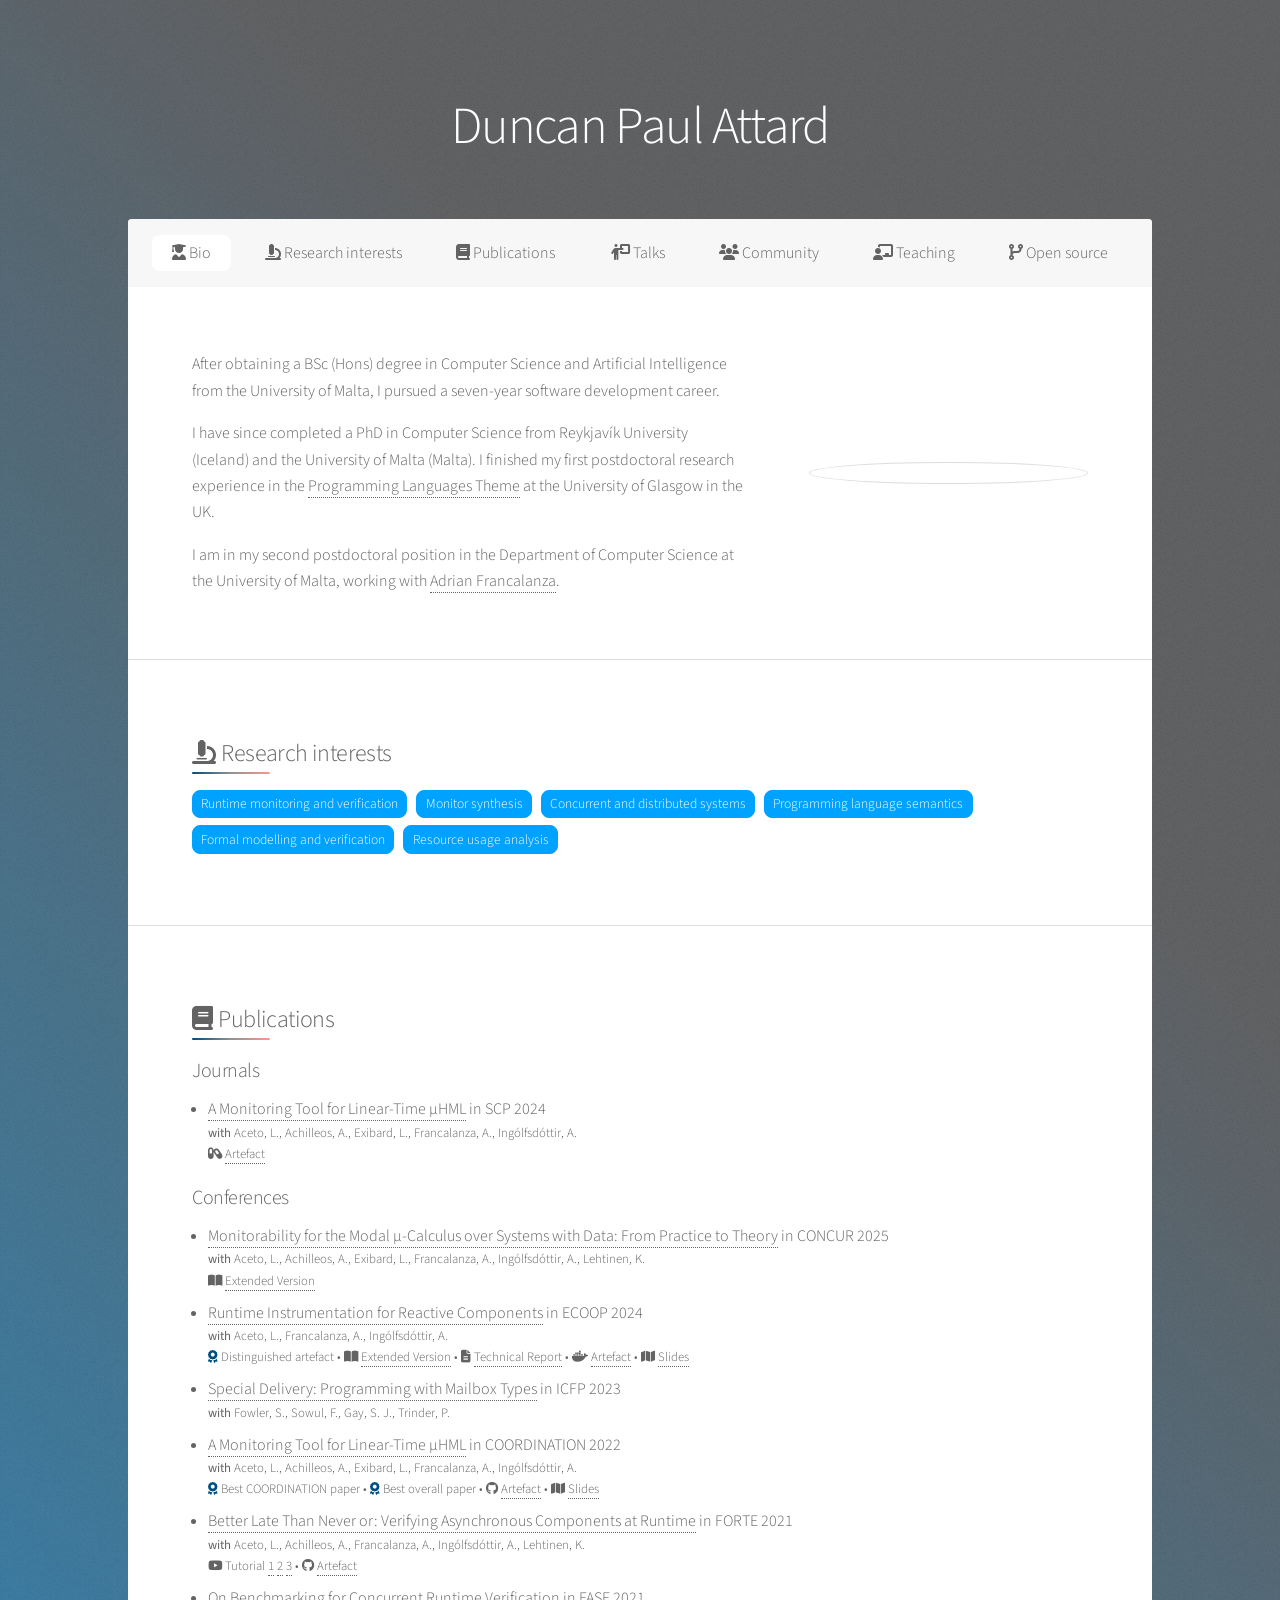
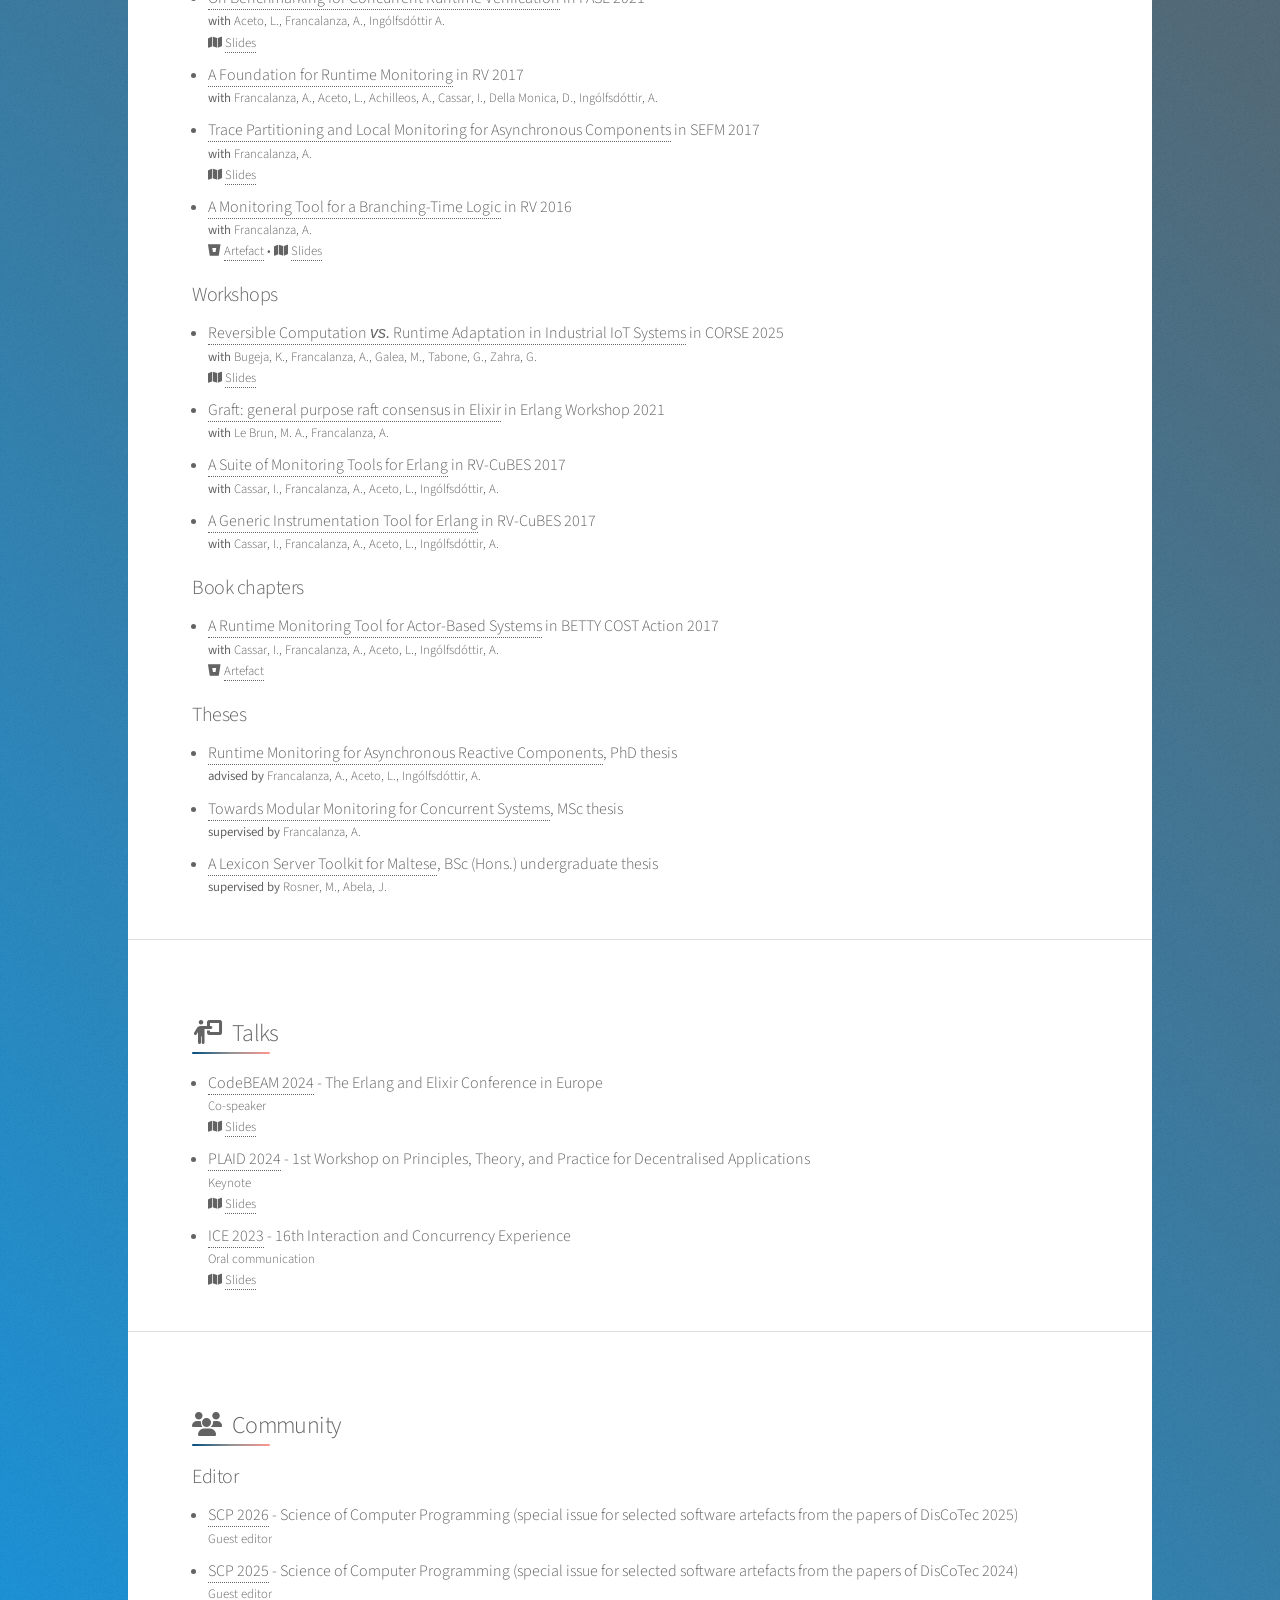
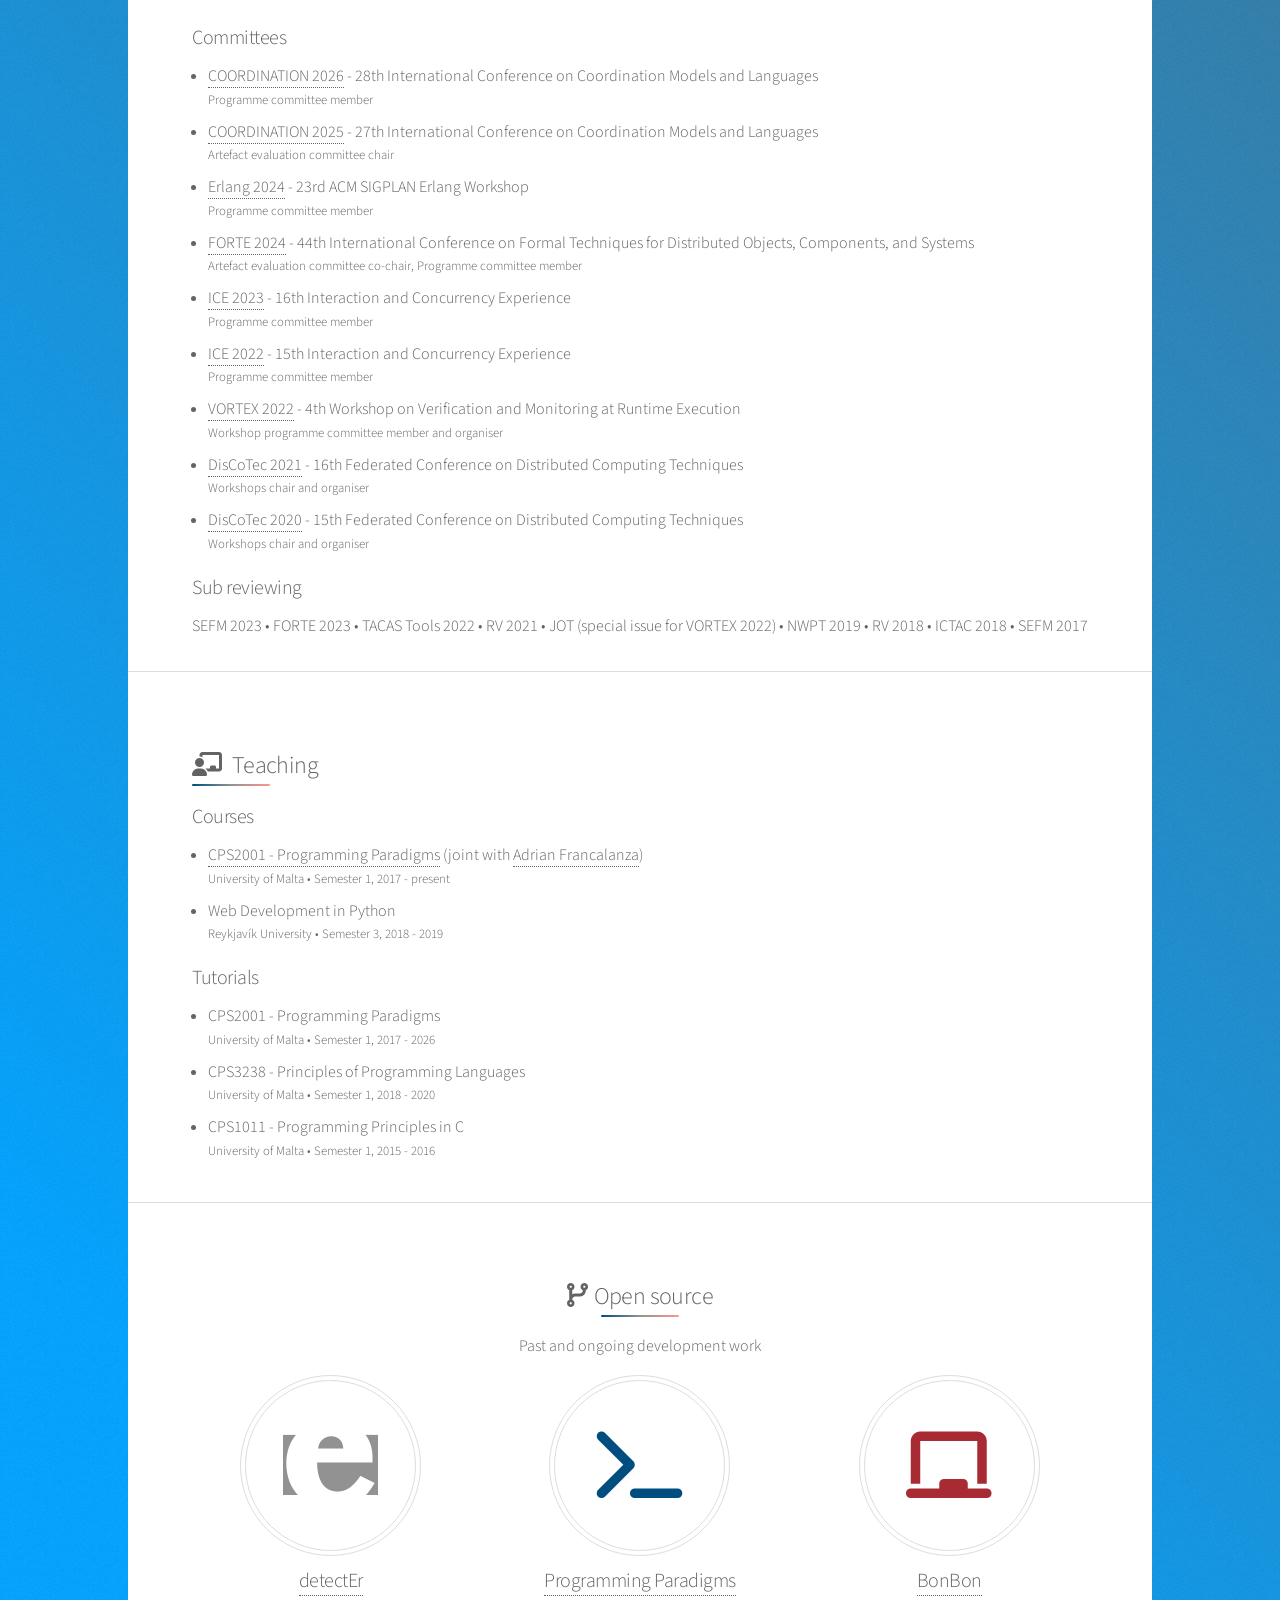
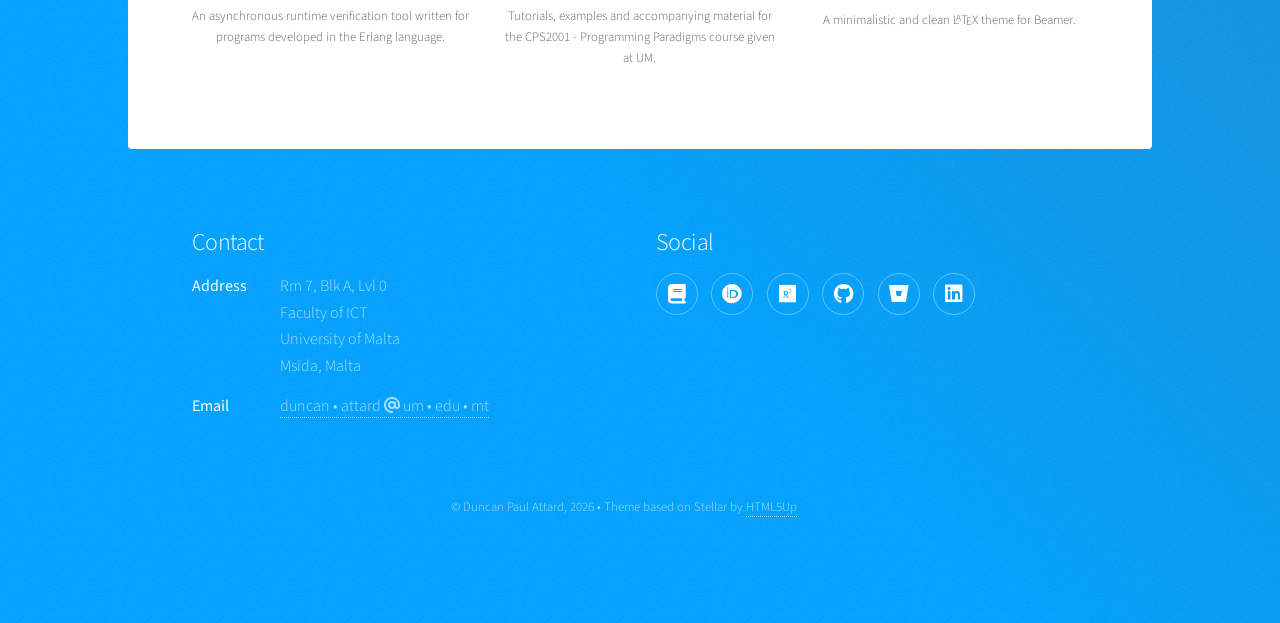
==== commit 88025653: "Updated index." ====
--- a/index.html
+++ b/index.html
@@ -7,11 +7,11 @@
 -->
 <html>
 
-<head>
-  <title>Duncan Paul Attard | Research Portfolio</title>
-  <meta charset="utf-8" />
-  <meta name="description" content="Research portfolio of Duncan Paul Attard, postdoctoral researcher in runtime verification, programming languages, and distributed systems." />
-  <meta name="viewport" content="width=device-width, initial-scale=1, user-scalable=no" />
+<head>
+  <title>Duncan Paul Attard | Research Portfolio</title>
+  <meta charset="utf-8" />
+  <meta name="description" content="Research portfolio of Duncan Paul Attard, postdoctoral researcher in runtime verification, programming languages, and distributed systems." />
+  <meta name="viewport" content="width=device-width, initial-scale=1, user-scalable=no" />
   <link rel="stylesheet" href="assets/css/main.css" />
   <link rel="shortcut icon" type="image/png" href="/favicon.png"/>
   <!--load all styles -->
@@ -23,10 +23,10 @@
   <!-- Wrapper -->
   <div id="wrapper">
 
-    <!-- Header -->
-    <header id="header" class="alt">
-      <h1>Duncan Paul Attard</h1>
-    </header>
+    <!-- Header -->
+    <header id="header" class="alt">
+      <h1>Duncan Paul Attard</h1>
+    </header>
 
     <!-- Nav -->
     <nav id="nav">
@@ -63,25 +63,25 @@
       </section>
 
       <section id="research" class="main">
-        <header class="major">
-          <h2><span class="icon pad-right fas fa-microscope"></span>Research interests</h2>
-        </header>
-        <ul class="research-tags">
-          <li>Runtime monitoring and verification</li>
-          <li>Monitor synthesis</li>
-          <li>Concurrent and distributed systems</li>
-          <li>Programming language semantics</li>
-          <li>Formal modelling and verification</li>
-          <li>Resource usage analysis</li>
-        </ul>
-      </section>
+        <header class="major">
+          <h2><span class="icon pad-right fas fa-microscope"></span>Research interests</h2>
+        </header>
+        <ul class="research-tags">
+          <li>Runtime monitoring and verification</li>
+          <li>Monitor synthesis</li>
+          <li>Concurrent and distributed systems</li>
+          <li>Programming language semantics</li>
+          <li>Formal modelling and verification</li>
+          <li>Resource usage analysis</li>
+        </ul>
+      </section>
 
       <section id="publications" class="main">
-        <header class="major">
-          <h2><span class="icon pad-right fas fa-book"></span>Publications</h2>
-        </header>
-
-        <h3>Journals</h3>
+        <header class="major">
+          <h2><span class="icon pad-right fas fa-book"></span>Publications</h2>
+        </header>
+
+        <h3>Journals</h3>
         <ul>
           <li>
             <a href="http://staff.um.edu.mt/afra1/papers/linearDetectErSCP2024.pdf" target="_blank">A Monitoring Tool for Linear-Time μHML</a> in SCP 2024
@@ -192,7 +192,7 @@
           </li>
         </ul>
 
-        <h3>Theses</h3>
+        <h3>Theses</h3>
         <ul>
           <li>
             <a href="papers/phd-2024.pdf" target="_blank">Runtime Monitoring for Asynchronous Reactive Components</a>, PhD thesis
@@ -240,7 +240,6 @@
         </ul>
       </section>
 
-
       <section id="community" class="main">
         <header class="major">
           <h2>
@@ -251,14 +250,14 @@
         
         <h3>Editor</h3>
         <ul>
-          <li>
-            SCP 2026 - Science of Computer Programming (special issue for selected software artefacts from the papers of DisCoTec 2025)
-            <p>Guest editor</p>
-          </li>
-          <li>
-            <a href="https://www.sciencedirect.com/journal/science-of-computer-programming/about/call-for-software#selected-software-artifacts-from-the-papers-of-discotec-2024-19th-international-federated-conference-on-distributed-computing-techniques" target="_blank">SCP 2025</a> - Science of Computer Programming (special issue for selected software artefacts from the papers of DisCoTec 2024)
-            <p>Guest editor</p>
-          </li>
+          <li>
+            <a href="#" target="_blank">SCP 2026</a> - Science of Computer Programming (special issue for selected software artefacts from the papers of DisCoTec 2025)
+            <p>Guest editor</p>
+          </li>
+          <li>
+            <a href="https://www.sciencedirect.com/science/article/abs/pii/S0167642325001686" target="_blank">SCP 2025</a> - Science of Computer Programming (special issue for selected software artefacts from the papers of DisCoTec 2024)
+            <p>Guest editor</p>
+          </li>
         </ul>
 
         <h3>Committees</h3>
@@ -271,10 +270,10 @@
             <a href="https://www.discotec.org/2025/coordination.html" target="_blank">COORDINATION 2025</a> - 27th International Conference on Coordination Models and Languages
             <p>Artefact evaluation committee chair</p>
           </li>
-          <li>
-            <a href="https://icfp24.sigplan.org/home/erlang-2024" target="_blank">Erlang 2024</a> - 23rd ACM SIGPLAN Erlang Workshop
-            <p>Programme committee member</p>
-          </li>
+          <li>
+            <a href="https://icfp24.sigplan.org/home/erlang-2024" target="_blank">Erlang 2024</a> - 23rd ACM SIGPLAN Erlang Workshop
+            <p>Programme committee member</p>
+          </li>
           <li>
             <a href="https://www.discotec.org/2024/forte_ae.html" target="_blank">FORTE 2024</a> - 44th International Conference on Formal Techniques for Distributed Objects, Components, and Systems
             <p>Artefact evaluation committee co-chair, Programme committee member</p>
@@ -378,27 +377,37 @@
     </div>
 
     <!-- Footer -->
-    <footer id="footer">
-      <section>
-        <h2>Research software</h2>
-        <p>
-          Runtime verification tooling &bull; Erlang and Elixir systems &bull; monitor synthesis<br />
-          Programming languages &bull; distributed systems &bull; reproducible research artefacts
-        </p>
-        <ul class="icons">
-          <li>
-            <a href="https://dblp.org/pid/185/8845" class="icon fas fa-book alt">
-              <span class="label">DBLP</span>
-            </a>
-          </li>
-          <li>
-            <a href="https://orcid.org/0000-0002-2448-5394" class="icon fab fa-orcid alt">
-              <span class="label">ORCID</span>
-            </a>
-          </li>          
-          <li>
-            <a href="https://www.researchgate.net/profile/Duncan_Paul_Attard" class="icon fab fa-researchgate alt">
-              <span class="label">ResearchGate</span>
+    <footer id="footer">
+      <section>
+        <h2>Contact</h2>
+        <dl class="alt">
+          <dt>Address</dt>
+          <dd>Rm 7, Blk A, Lvl 0<br />Faculty of ICT<br />University of Malta<br />Msida, Malta</dd>
+          <dt>Email</dt>
+          <dd><a href="mailto:duncan.attard@um.edu.mt">duncan &bull; attard <span class="fas fa-at"></span> um &bull; edu &bull; mt</a>
+          </dd>          
+        </dl>
+      </section>
+      <section>
+        <h2>Social</h2>
+        <!-- <p>
+          Runtime verification tooling &bull; Erlang and Elixir systems &bull; monitor synthesis<br />
+          Programming languages &bull; distributed systems &bull; reproducible research artefacts
+        </p> -->
+        <ul class="icons">
+          <li>
+            <a href="https://dblp.org/pid/185/8845" class="icon fas fa-book alt">
+              <span class="label">DBLP</span>
+            </a>
+          </li>
+          <li>
+            <a href="https://orcid.org/0000-0002-2448-5394" class="icon fab fa-orcid alt">
+              <span class="label">ORCID</span>
+            </a>
+          </li>          
+          <li>
+            <a href="https://www.researchgate.net/profile/Duncan_Paul_Attard" class="icon fab fa-researchgate alt">
+              <span class="label">ResearchGate</span>
             </a>
           </li>
           <li>
@@ -411,25 +420,15 @@
               <span class="label">Bitbucket</span>
             </a>
           </li>
-          <!-- <li>
+          <li>
             <a href="https://www.linkedin.com/in/duncan-paul-attard-52339531" class="icon fab fa-linkedin alt">
               <span class="label">LinkedIn</span>
             </a>
-          </li>           -->
-        </ul>
-      </section>
-      <section>
-        <h2>Contact</h2>
-        <dl class="alt">
-          <dt>Address</dt>
-          <dd>Rm 7, Blk A, Lvl 0<br />Faculty of ICT<br />University of Malta<br />Msida, Malta</dd>
-          <dt>Email</dt>
-          <dd><a href="mailto:duncan.attard@um.edu.mt">duncan &bull; attard <span class="fas fa-at"></span> um &bull; edu &bull; mt</a>
-          </dd>          
-        </dl>
-      </section>
-      <p class="copyright">&copy; Duncan Paul Attard, 2026 &bull; Theme based on Stellar by <a
-          href="https://html5up.net" target="_blank">HTML5Up</a></p>
+          </li>          
+        </ul>
+      </section>      
+      <p class="copyright">&copy; Duncan Paul Attard, 2026 &bull; Theme based on Stellar by <a
+          href="https://html5up.net" target="_blank">HTML5Up</a></p>
     </footer>
 
   </div>
@@ -445,4 +444,4 @@
 
 </body>
 
-</html>
+</html>
--- a/assets/css/main.css
+++ b/assets/css/main.css
@@ -3085,15 +3085,6 @@
 
 /* Portfolio */
 .research-tags {
-  display: -moz-flex;
-  display: -webkit-flex;
-  display: -ms-flex;
-  display: flex;
-  -moz-flex-wrap: wrap;
-  -webkit-flex-wrap: wrap;
-  -ms-flex-wrap: wrap;
-  flex-wrap: wrap;
-  gap: 0.5em;
   list-style: none;
   margin: 0 0 2em 0;
   padding-left: 0;
@@ -3102,19 +3093,17 @@
   background: #00A2FF;
   border: solid 1px #00A2FF;
   border-radius: 8px;
+  box-sizing: border-box;
   color: #ffffff;
+  display: inline-block;
   font-size: 0.85em;
   line-height: 1.35;
-  padding: 0.35em 0.65em;
-}
-
-@media screen and (max-width: 480px) {
-  .research-tags {
-    display: block;
-  }
-  .research-tags li {
-    margin: 0 0 0.65em 0;
-  }
+  margin: 0 0.45em 0.55em 0;
+  max-width: 100%;
+  overflow-wrap: break-word;
+  padding: 0.3em 0.6em;
+  vertical-align: top;
+  white-space: normal;
 }
 
 /*# sourceMappingURL=main.css.map */
